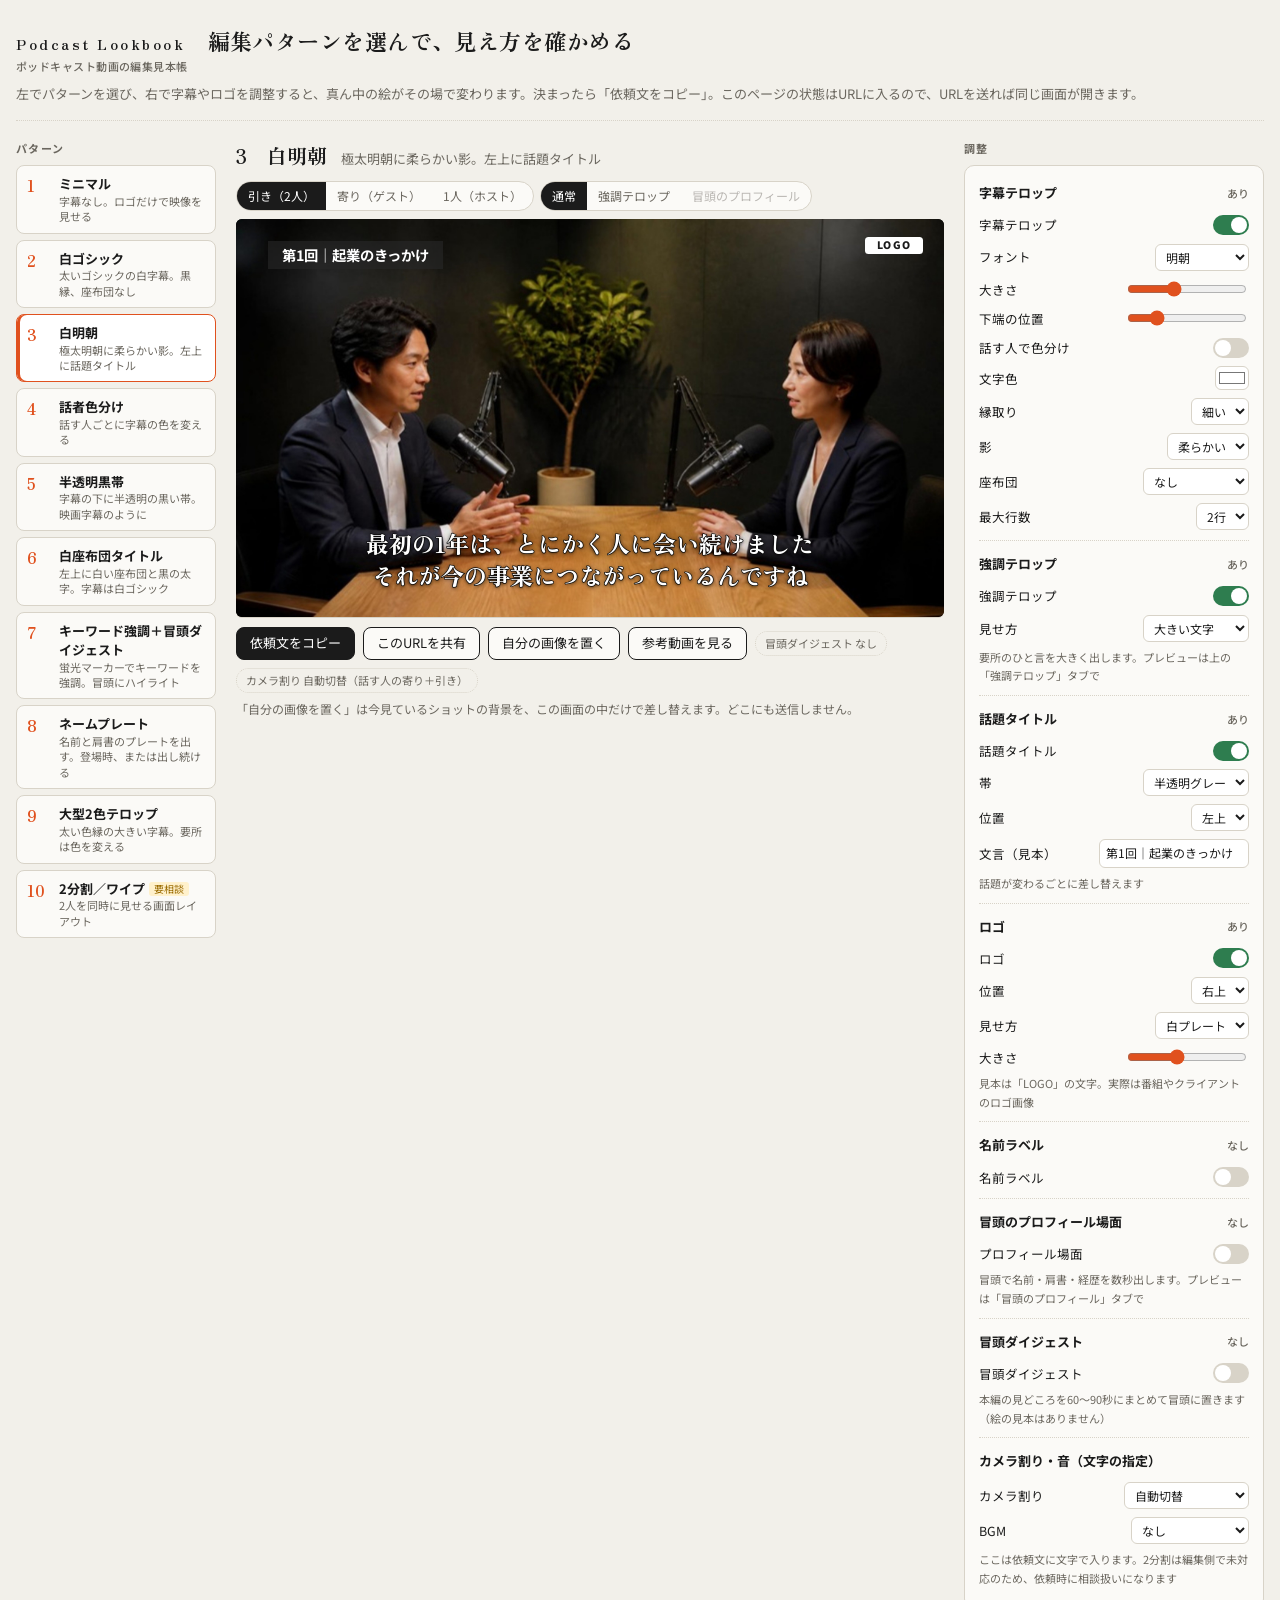
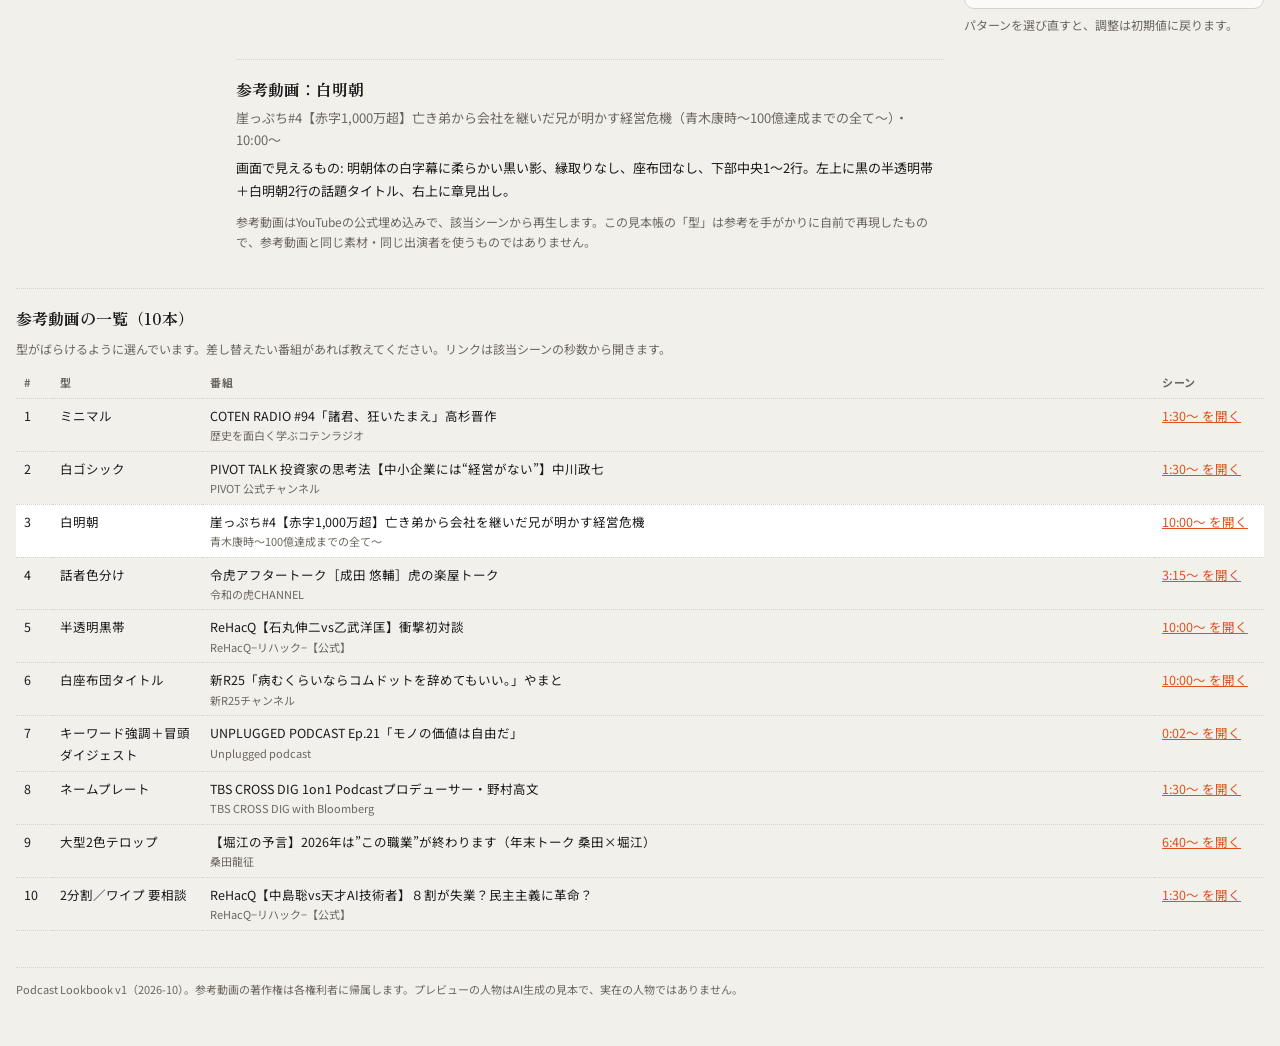
==== index.html @ 1d178ed5 "Podcast Lookbook v1: 10パターン・調整パネル・プレビュー・依頼文コピー Co-Authored-By: Claude Fable 5.1 <noreply@anthropic.c" ====
<!doctype html>
<html lang="ja">
<head>
<meta charset="utf-8">
<meta name="viewport" content="width=device-width, initial-scale=1, viewport-fit=cover">
<title>Podcast Lookbook｜ポッドキャスト動画の編集見本帳</title>
<meta name="description" content="Podcast Lookbook。参考動画10本から編集の型を選び、字幕・話題タイトル・ロゴを調整して見え方を確認し、依頼文をコピーできるポッドキャスト動画の編集見本帳">
<link rel="icon" href="data:,">
<link rel="preconnect" href="https://fonts.googleapis.com">
<link rel="preconnect" href="https://fonts.gstatic.com" crossorigin>
<link rel="stylesheet" href="https://fonts.googleapis.com/css2?family=Zen+Old+Mincho:wght@500;700;900&family=Noto+Sans+JP:wght@500;700;900&family=Zen+Maru+Gothic:wght@700;900&display=swap">
<style>
  /* レイアウト: 左=パターン一覧 / 中=プレビューと参考動画 / 右=調整。トーン: 黒×オフ白×オレンジ・明朝・点線 */
  :root{
    --bg:#F2F0EA; --paper:#FBFAF7; --ink:#1B1B1B; --muted:#6B675F; --line:#D8D3C8; --soft:#E9E5DB;
    --accent:#E0511E; --accent-soft:#FBE4DA; --ok:#2E7D4F; --warn:#9A6B00; --warn-soft:#FFF1CC;
    --display:"Zen Old Mincho","Hiragino Mincho ProN","Yu Mincho",serif;
    --body:"Noto Sans JP","Hiragino Sans","Yu Gothic",system-ui,sans-serif;
    --f-mincho:"Zen Old Mincho","Hiragino Mincho ProN","Yu Mincho",serif;
    --f-gothic:"Noto Sans JP","Hiragino Sans","Yu Gothic",sans-serif;
    --f-maru:"Zen Maru Gothic","Hiragino Maru Gothic ProN","Noto Sans JP",sans-serif;
    color-scheme: light;
  }
  *{box-sizing:border-box}
  html,body{margin:0}
  body{background:var(--bg);color:var(--ink);font-family:var(--body);font-size:14px;line-height:1.7;padding-block:0 48px;padding-inline:16px}
  a{color:var(--accent)}
  button,select,input{font:inherit;color:inherit}
  .wrap{max-width:1360px;margin:0 auto}
  header{display:flex;flex-wrap:wrap;align-items:baseline;gap:8px 20px;padding:22px 0 14px;border-bottom:1px dotted var(--line)}
  .brand{font-family:var(--display);font-weight:900;letter-spacing:.18em;font-size:14px}
  .brand small{display:block;font-family:var(--body);font-weight:500;letter-spacing:.04em;font-size:11px;color:var(--muted)}
  h1{font-family:var(--display);font-weight:700;font-size:22px;margin:0;letter-spacing:.02em;text-wrap:balance}
  .lead{color:var(--muted);font-size:13px;margin:0;flex-basis:100%}
  .grid{display:grid;grid-template-columns:200px minmax(0,1fr) 300px;gap:20px;margin-top:18px;align-items:start}
  .col{min-width:0}
  .label{font-size:11px;font-weight:700;letter-spacing:.12em;color:var(--muted);margin:0 0 8px}
  /* パターン一覧 */
  .plist{display:flex;flex-direction:column;gap:6px}
  .pt{display:flex;gap:10px;align-items:flex-start;text-align:left;border:1px solid var(--line);background:var(--paper);border-radius:8px;padding:8px 10px;cursor:pointer;line-height:1.4}
  .pt:hover{border-color:var(--ink)}
  .pt[aria-pressed="true"]{border-color:var(--accent);background:#fff;box-shadow:inset 3px 0 0 var(--accent)}
  .pt .num{font-family:var(--display);font-weight:900;font-size:16px;color:var(--accent);min-width:1.4em;font-variant-numeric:tabular-nums}
  .pt .nm{font-weight:700;font-size:13px}
  .pt .ds{display:block;font-size:11px;color:var(--muted)}
  .pt .ask{display:inline-block;font-size:10px;color:var(--warn);background:var(--warn-soft);padding:0 5px;border-radius:3px;margin-left:4px;vertical-align:1px}
  /* プレビュー */
  .ptitle{display:flex;flex-wrap:wrap;align-items:baseline;gap:6px 14px;margin:0 0 8px}
  .ptitle h2{font-family:var(--display);font-size:20px;margin:0;font-weight:700}
  .ptitle .desc{color:var(--muted);font-size:13px}
  .tabs{display:flex;flex-wrap:wrap;gap:6px;margin:0 0 8px}
  .tabs .grp{display:inline-flex;border:1px solid var(--line);border-radius:999px;overflow:hidden;background:var(--paper)}
  .tabs button{border:0;background:transparent;padding:4px 11px;font-size:12px;cursor:pointer;color:var(--muted)}
  .tabs button[aria-pressed="true"]{background:var(--ink);color:#fff}
  .frame{position:relative;aspect-ratio:16/9;max-width:100%;overflow:hidden;border-radius:6px;background:#111;container-type:size;color:#fff;box-shadow:0 1px 0 var(--line)}
  .frame .shot{position:absolute;inset:0;width:100%;height:100%;object-fit:cover;display:block}
  .frame .shot.ph{background:radial-gradient(60% 55% at 32% 62%,#6f6557 0,rgba(0,0,0,0) 62%),radial-gradient(60% 55% at 68% 60%,#55616a 0,rgba(0,0,0,0) 62%),linear-gradient(180deg,#3a3f4b,#141720)}
  .frame .split{position:absolute;inset:0;display:none;grid-template-columns:1fr 1fr;gap:0.4cqw;background:#000}
  .frame.is-split .split{display:grid}
  .frame.is-split .shot{display:none}
  .frame .split img{width:100%;height:100%;object-fit:cover;display:block}
  .person{position:absolute;bottom:0;width:26%;height:66%;border-radius:40% 40% 8% 8%/50% 50% 6% 6%;background:linear-gradient(180deg,#8a7f70,#4a4540);opacity:.9}
  .person::before{content:"";position:absolute;top:-28%;left:30%;width:40%;aspect-ratio:1;border-radius:50%;background:#b9a88f}
  .person.a{left:16%} .person.b{right:16%;background:linear-gradient(180deg,#7d8a8c,#3d4446)} .person.b::before{background:#a9b3b5}
  .person.solo{left:37%;width:30%;height:72%}
  .ov{position:absolute;pointer-events:none}
  #ovCap{left:0;right:0;text-align:center;padding-inline:4cqw;display:flex;flex-direction:column;align-items:center;gap:0.6cqh}
  #ovCap .ln{display:inline-block;white-space:nowrap;line-height:1.25;font-weight:900}
  #ovCap.plate-band .ln{background:rgba(0,0,0,.62);padding:0.4cqh 1.2cqw}
  #ovCap.plate-white .ln{background:#fff;color:#1b1b1b !important;padding:0.4cqh 1.2cqw}
  #ovCap .mk{background:#00F842;color:#111;padding:0 .3em;-webkit-text-stroke:0;text-shadow:none}
  #ovTitle{top:5.5cqh;max-width:64cqw;font-weight:700;line-height:1.3;font-family:var(--f-gothic)}
  #ovTitle.band{background:rgba(40,40,40,.62);color:#fff;padding:1.2cqh 2cqw}
  #ovTitle.white{background:#fff;color:#141414;padding:1.1cqh 2cqw;font-weight:900;transform:skewX(-8deg);box-shadow:0.4cqw 0.5cqw 0 rgba(0,0,0,.65)}
  #ovTitle.white span{display:inline-block;transform:skewX(8deg)}
  #ovTitle.dark{background:#141414;color:#fff;padding:1.1cqh 2cqw;font-weight:900}
  #ovTitle.tl{left:4.5cqw} #ovTitle.tr{right:4.5cqw;text-align:right}
  #ovLogo{font-family:var(--f-gothic);font-weight:900;letter-spacing:.14em;line-height:1}
  #ovLogo.plate{background:#fff;color:#1b1b1b;border-radius:0.5cqw;padding:0.9cqh 1.6cqw}
  #ovLogo.transparent{color:#fff;text-shadow:0 0.3cqh 0.8cqh rgba(0,0,0,.6)}
  #ovLogo.tr{right:3cqw;top:4.5cqh} #ovLogo.tl{left:3cqw;top:4.5cqh} #ovLogo.br{right:3cqw;bottom:4.5cqh} #ovLogo.bl{left:3cqw;bottom:4.5cqh}
  #ovName{font-family:var(--f-gothic);font-weight:700;font-size:2.4cqh;line-height:1.3;bottom:22cqh;padding:0.6cqh 1.6cqw}
  #ovName.white{background:rgba(255,255,255,.94);color:#1b1b1b} #ovName.dark{background:rgba(20,20,20,.85);color:#fff}
  #ovName.bl{left:4.5cqw} #ovName.br{right:4.5cqw}
  #ovName small{display:block;font-weight:500;font-size:.8em;opacity:.85}
  #ovProf{top:14cqh;width:38cqw;padding:2.2cqh 2.4cqw;font-family:var(--f-gothic);line-height:1.5}
  #ovProf.white{left:6cqw;background:rgba(255,255,255,.95);color:#1b1b1b}
  #ovProf.dark{left:6cqw;background:rgba(10,10,10,.72);color:#fff}
  #ovProf.timeline{right:6cqw;background:rgba(255,255,255,.95);color:#1b1b1b}
  #ovProf .pn{font-weight:900;font-size:3.6cqh;border-bottom:1px solid currentColor;padding-bottom:1cqh;margin-bottom:1.2cqh}
  #ovProf .pn small{font-weight:500;font-size:.55em;margin-left:.6em}
  #ovProf .pb{font-size:2.2cqh;white-space:pre-line}
  .under{display:flex;flex-wrap:wrap;gap:8px;align-items:center;margin-top:10px}
  .btn{border:1px solid var(--ink);background:var(--paper);border-radius:8px;padding:7px 13px;font-size:13px;cursor:pointer;line-height:1.3}
  .btn:hover{background:#fff}
  .btn.primary{background:var(--ink);color:#fff;border-color:var(--ink)}
  .btn.primary:hover{background:#000}
  .btn.accent{background:var(--accent);color:#fff;border-color:var(--accent)}
  .btn:focus-visible,.pt:focus-visible,.tabs button:focus-visible{outline:2px solid var(--accent);outline-offset:2px}
  .badge{font-size:11px;color:var(--muted);border:1px dotted var(--line);border-radius:999px;padding:2px 9px}
  .badge.on{color:var(--ok);border-color:var(--ok)}
  .hint{font-size:12px;color:var(--muted);margin:6px 0 0}
  .copybox{width:100%;margin-top:8px;font-family:ui-monospace,Menlo,monospace;font-size:12px;border:1px solid var(--line);border-radius:6px;background:var(--paper);padding:8px 10px;min-height:120px;resize:vertical;display:none}
  .copybox.show{display:block}
  .ref{grid-column:2;margin-top:4px;padding-top:16px;border-top:1px dotted var(--line)}
  .ref h3{font-family:var(--display);font-size:16px;margin:0 0 4px;font-weight:700}
  .ref .meta{font-size:13px;color:var(--muted)}
  .ref .seen{font-size:13px;margin:6px 0 10px}
  .yt{position:relative;aspect-ratio:16/9;max-width:100%;background:var(--soft);border-radius:6px;overflow:hidden;display:none}
  .yt.show{display:block}
  .yt iframe{position:absolute;inset:0;width:100%;height:100%;border:0}
  /* 調整パネル */
  .panel{background:var(--paper);border:1px solid var(--line);border-radius:10px;padding:4px 14px 10px}
  details{border-top:1px dotted var(--line);padding:6px 0}
  details:first-of-type{border-top:0}
  summary{cursor:pointer;font-weight:700;font-size:13px;display:flex;align-items:center;gap:8px;list-style:none;padding:6px 0}
  summary::-webkit-details-marker{display:none}
  summary .st{margin-left:auto;font-size:11px;color:var(--muted);font-weight:500}
  .row{display:flex;justify-content:space-between;align-items:center;gap:10px;padding:4px 0;font-size:12.5px}
  .row label{color:var(--ink)}
  .row select,.row input[type=text]{max-width:150px;min-width:0;border:1px solid var(--line);border-radius:6px;padding:3px 6px;background:#fff;font-size:12px}
  .row input[type=range]{width:120px;accent-color:var(--accent)}
  .row input[type=color]{width:34px;height:24px;border:1px solid var(--line);border-radius:6px;padding:1px;background:#fff}
  .sw{position:relative;width:36px;height:20px;border-radius:999px;background:var(--line);border:0;cursor:pointer;flex:none;padding:0}
  .sw::after{content:"";position:absolute;top:2px;left:2px;width:16px;height:16px;border-radius:50%;background:#fff;transition:left .15s}
  .sw[aria-checked="true"]{background:var(--ok)} .sw[aria-checked="true"]::after{left:18px}
  .sw:focus-visible{outline:2px solid var(--accent);outline-offset:2px}
  .colors{display:flex;gap:6px;align-items:center}
  .note{font-size:11px;color:var(--muted);padding:2px 0 4px}
  .toast{position:fixed;left:50%;bottom:calc(20px + env(safe-area-inset-bottom,0px));transform:translateX(-50%);background:var(--ink);color:#fff;padding:8px 14px;border-radius:8px;font-size:13px;opacity:0;pointer-events:none;transition:opacity .2s}
  .toast.show{opacity:1}
  .allrefs{margin-top:36px;padding-top:16px;border-top:1px dotted var(--line)}
  .allrefs h3{font-family:var(--display);font-size:16px;margin:0 0 4px;font-weight:700}
  .tbl{overflow-x:auto}
  .allrefs table{border-collapse:collapse;width:100%;font-size:12.5px;margin-top:8px}
  .allrefs th,.allrefs td{text-align:left;padding:6px 8px;border-bottom:1px dotted var(--line);vertical-align:top}
  .allrefs th{font-size:11px;color:var(--muted);font-weight:700;letter-spacing:.06em}
  .allrefs td .ch{display:block;font-size:11px;color:var(--muted)}
  .allrefs tr.cur td{background:#fff}
  footer{margin-top:36px;padding-top:12px;border-top:1px dotted var(--line);font-size:11px;color:var(--muted)}
  @media (max-width:1040px){ .grid{grid-template-columns:minmax(0,1fr) 300px} .col.left{grid-column:1 / -1} .ref{grid-column:1} .plist{flex-direction:row;overflow-x:auto;padding-bottom:6px} .pt{flex:0 0 190px} }
  @media (max-width:720px){ .grid{grid-template-columns:1fr} .col.right{order:3} .ref{order:4} }
  @media (prefers-reduced-motion:reduce){ *{transition:none!important} }
</style>
</head>
<body>
<div class="wrap">
  <header>
    <div class="brand">Podcast Lookbook<small>ポッドキャスト動画の編集見本帳</small></div>
    <h1>編集パターンを選んで、見え方を確かめる</h1>
    <p class="lead">左でパターンを選び、右で字幕やロゴを調整すると、真ん中の絵がその場で変わります。決まったら「依頼文をコピー」。このページの状態はURLに入るので、URLを送れば同じ画面が開きます。</p>
  </header>

  <div class="grid">
    <div class="col left">
      <p class="label">パターン</p>
      <div class="plist" id="plist"></div>
    </div>

    <div class="col mid">
      <div class="ptitle"><h2 id="pName">—</h2><span class="desc" id="pDesc"></span></div>
      <div class="tabs">
        <span class="grp" id="shotTabs"><button type="button" data-shot="wide" aria-pressed="true">引き（2人）</button><button type="button" data-shot="close" aria-pressed="false">寄り（ゲスト）</button><button type="button" data-shot="solo" aria-pressed="false">1人（ホスト）</button></span>
        <span class="grp" id="sceneTabs"><button type="button" data-scene="normal" aria-pressed="true">通常</button><button type="button" data-scene="emph" aria-pressed="false">強調テロップ</button><button type="button" data-scene="profile" aria-pressed="false">冒頭のプロフィール</button></span>
      </div>
      <div class="frame" id="frame">
        <img class="shot" id="shotImg" alt="">
        <div class="shot ph" id="shotPh"><div class="person a"></div><div class="person b"></div></div>
        <div class="split" id="splitBox"><img id="splitA" alt=""><img id="splitB" alt=""></div>
        <div class="ov" id="ovProf"></div>
        <div class="ov" id="ovTitle"><span id="ovTitleText"></span></div>
        <div class="ov" id="ovLogo">LOGO</div>
        <div class="ov" id="ovName"></div>
        <div class="ov" id="ovCap"></div>
      </div>
      <div class="under">
        <button class="btn primary" type="button" id="btnCopy">依頼文をコピー</button>
        <button class="btn" type="button" id="btnUrl">このURLを共有</button>
        <label class="btn" for="fileIn">自分の画像を置く</label>
        <input type="file" id="fileIn" accept="image/*" hidden>
        <button class="btn" type="button" id="btnRef">参考動画を見る</button>
        <span class="badge" id="digestBadge">冒頭ダイジェスト なし</span>
        <span class="badge" id="camBadge">カメラ割り 自動切替</span>
      </div>
      <p class="hint">「自分の画像を置く」は今見ているショットの背景を、この画面の中だけで差し替えます。どこにも送信しません。</p>
      <textarea class="copybox" id="copyBox" readonly aria-label="依頼文"></textarea>
    </div>

    <div class="col right">
      <p class="label">調整</p>
      <div class="panel" id="panel"></div>
      <p class="hint">パターンを選び直すと、調整は初期値に戻ります。</p>
    </div>

    <div class="col ref" id="refBox">
      <h3 id="refTitle">参考動画</h3>
      <div class="meta" id="refMeta"></div>
      <div class="seen" id="refSeen"></div>
      <div class="yt" id="yt"></div>
      <p class="hint">参考動画はYouTubeの公式埋め込みで、該当シーンから再生します。この見本帳の「型」は参考を手がかりに自前で再現したもので、参考動画と同じ素材・同じ出演者を使うものではありません。</p>
    </div>
  </div>

  <section class="allrefs">
    <h3>参考動画の一覧（10本）</h3>
    <p class="hint">型がばらけるように選んでいます。差し替えたい番組があれば教えてください。リンクは該当シーンの秒数から開きます。</p>
    <div class="tbl"><table id="allrefs"></table></div>
  </section>

  <footer>Podcast Lookbook v1（2026-10）。参考動画の著作権は各権利者に帰属します。プレビューの人物はAI生成の見本で、実在の人物ではありません。</footer>
</div>
<div class="toast" id="toast"></div>

<script>
(function(){
  "use strict";
  // ---------- データ ----------
  var SHOT_CAP = {
    wide:  ["最初の1年は、とにかく人に会い続けました", "それが今の事業につながっているんですね"],
    close: ["正直、最初の半年は売上ゼロでした"],
    solo:  ["今日は、私が独立した理由をお話しします"]
  };
  var SHOT_EMPH = { wide:"人に会い続けた1年", close:"売上ゼロの半年", solo:"独立した理由" };
  var SHOT_SPK  = { wide:[0,1], close:[1], solo:[0] };   // 行ごとの話者（0=ホスト, 1=ゲスト）
  var SHOT_IMG  = { wide:"img/shot_wide.jpg", close:"img/shot_close.jpg", solo:"img/shot_solo.jpg" };

  var FONTS = { mincho:"明朝", gothic:"ゴシック", maru:"丸ゴシック" };
  var FONT_CSS = { mincho:"var(--f-mincho)", gothic:"var(--f-gothic)", maru:"var(--f-maru)" };

  // 既定（どのパターンにも無い項目はこれ）
  var BASE = {
    cap:{on:true, font:"gothic", size:1.0, bottom:7, color:"#FFFFFF", spk:false, c1:"#FFFFFF", c2:"#FFF0A8", stroke:"thick", shadow:"soft", plate:"none", lines:2},
    emph:{on:false, style:"big"},
    title:{on:false, style:"band", pos:"tl", text:"第1回｜起業のきっかけ"},
    logo:{on:true, pos:"tr", style:"plate", size:1.0},
    name:{on:false, pos:"bl", style:"white"},
    prof:{on:false, style:"white"},
    digest:false, cam:"auto", bgm:"none"
  };

  // 10パターン（ref は参考動画。収集中のものは ref:null）
  // ref: 参考動画（2026-10-13 時点で公開・埋め込み可を確認。該当シーンの秒数から再生）
  var PATTERNS = [
    {id:1, name:"ミニマル", desc:"字幕なし。ロゴだけで映像を見せる", ask:false,
      ref:{id:"ippawzv5_bQ", start:90, program:"COTEN RADIO #94「諸君、狂いたまえ」高杉晋作", channel:"歴史を面白く学ぶコテンラジオ", seen:"字幕・タイトル・ロゴ・名前ラベルのどれも無し。固定1カメの引き画で3人が机に並んで話す。文字要素ゼロの型。"},
      set:{cap:{on:false}, logo:{on:true,pos:"tr",style:"transparent"}}},
    {id:2, name:"白ゴシック", desc:"太いゴシックの白字幕。黒縁、座布団なし", ask:false,
      ref:{id:"ozZfcj6rEI8", start:90, program:"PIVOT TALK 投資家の思考法【中小企業には“経営がない”】中川政七", channel:"PIVOT 公式チャンネル", seen:"ゴシック太字の白字幕に細い黒縁、座布団なし、下部中央1行。右上に番組ロゴ。話題が変わる所では左上に紺の帯で話題タイトル。冒頭20秒のダイジェストだけ黒座布団。"},
      set:{cap:{on:true,font:"gothic",stroke:"thick",shadow:"soft",plate:"none"}, logo:{on:true,pos:"tr",style:"plate"}}},
    {id:3, name:"白明朝", desc:"極太明朝に柔らかい影。左上に話題タイトル", ask:false,
      ref:{id:"hCYQprtIf6A", start:600, program:"崖っぷち#4【赤字1,000万超】亡き弟から会社を継いだ兄が明かす経営危機", channel:"青木康時〜100億達成までの全て〜", seen:"明朝体の白字幕に柔らかい黒い影、縁取りなし、座布団なし、下部中央1〜2行。左上に黒の半透明帯＋白明朝2行の話題タイトル、右上に章見出し。"},
      set:{cap:{on:true,font:"mincho",stroke:"thin",shadow:"soft",plate:"none"}, emph:{on:true,style:"big"}, title:{on:true,style:"band",pos:"tl"}, logo:{on:true,pos:"tr",style:"plate"}}},
    {id:4, name:"話者色分け", desc:"話す人ごとに字幕の色を変える", ask:false,
      ref:{id:"dZPK26M2kqE", start:195, program:"令虎アフタートーク［成田 悠輔］虎の楽屋トーク", channel:"令和の虎CHANNEL", seen:"ゴシック太字に白縁の字幕で、話す人が変わると文字色が黄・マゼンタ・青・緑などに切り替わる。下部中央1〜2行、座布団なし。左上に番組ロゴ。色と話者の対応は映像から推定（要確認）。"},
      set:{cap:{on:true,font:"gothic",stroke:"thick",shadow:"soft",plate:"none",spk:true,c1:"#FFFFFF",c2:"#FFF0A8"}, title:{on:true,style:"band",pos:"tl"}, logo:{on:true,pos:"tr",style:"plate"}}},
    {id:5, name:"半透明黒帯", desc:"字幕の下に半透明の黒い帯。映画字幕のように", ask:false,
      ref:{id:"-_3Ex9p_PSg", start:600, program:"ReHacQ【石丸伸二vs乙武洋匡】衝撃初対談", channel:"ReHacQ−リハック−【公式】", seen:"白ゴシック太字の字幕の下に、文字幅ぶんの黒い半透明ボックスを敷いて下部中央1行。右上に半透明帯の話題タイトル、左上に番組ロゴ。冒頭には超大型の白明朝の見出し演出もある。"},
      set:{cap:{on:true,font:"gothic",stroke:"none",shadow:"none",plate:"band",size:0.9}, logo:{on:true,pos:"tr",style:"transparent"}}},
    {id:6, name:"白座布団タイトル", desc:"左上に白い座布団と黒の太字。字幕は白ゴシック", ask:false,
      ref:{id:"d8lu3GuuZK8", start:600, program:"新R25「病むくらいならコムドットを辞めてもいい。」やまと", channel:"新R25チャンネル", seen:"左上に白い座布団＋左端の赤い縦バー＋黒ゴシック太字の話題タイトルを常時表示（キーフレーズに黄色マーカー）。字幕は白ゴシック太字に黒縁、キーワードだけ黄色。右上に文字ロゴ。"},
      set:{cap:{on:true,font:"gothic",stroke:"thick",shadow:"soft",plate:"none"}, title:{on:true,style:"white",pos:"tl"}, logo:{on:false}}},
    {id:7, name:"キーワード強調＋冒頭ダイジェスト", desc:"蛍光マーカーでキーワードを強調。冒頭にハイライト", ask:false,
      ref:{id:"OKPW93SOuL4", start:2, program:"UNPLUGGED PODCAST Ep.21「モノの価値は自由だ」", channel:"Unplugged podcast", seen:"冒頭の約60秒がハイライトのダイジェスト。2秒と25秒で蛍光グリーンの帯＋黒太字のキーワード強調。ダイジェスト中の字幕は白明朝と大きめの白ゴシックを話者の横に配置。本編は字幕なし。"},
      set:{cap:{on:true,font:"gothic",stroke:"thick",shadow:"soft",plate:"none"}, emph:{on:true,style:"marker"}, logo:{on:true,pos:"tl",style:"transparent"}, digest:true}},
    {id:8, name:"ネームプレート", desc:"名前と肩書のプレートを出す。登場時、または出し続ける", ask:false,
      ref:{id:"5N6_z3gaXks", start:90, program:"TBS CROSS DIG 1on1 Podcastプロデューサー・野村高文", channel:"TBS CROSS DIG with Bloomberg", seen:"ゲストの登場時に、黒＋金の大きなロワーサード（名前・肩書・経歴）を左下に表示。右上に黒帯の話題タイトル（キーワードは金色）、左上にチャンネルロゴ。発言字幕はなし。プレートは冒頭だけで、常時表示ではない。"},
      set:{cap:{on:true,font:"gothic",stroke:"thin",shadow:"soft",plate:"none",size:0.9}, name:{on:true,pos:"bl",style:"white"}, logo:{on:true,pos:"tr",style:"plate"}}},
    {id:9, name:"大型2色テロップ", desc:"太い色縁の大きい字幕。要所は色を変える", ask:false,
      ref:{id:"LJG3mbjhwfo", start:400, program:"【堀江の予言】2026年は”この職業”が終わります（年末トーク 桑田×堀江）", channel:"桑田龍征", seen:"大きめのゴシック極太・白文字に太い青縁と黒い影、下部中央1〜2行。1000秒付近は黄縁、1500秒付近は画面幅いっぱいの超大型と、縁の色と大きさで強弱を付ける。左上に多色の番組タイトル、右上に次の話題。"},
      set:{cap:{on:true,font:"gothic",stroke:"thick",shadow:"hard",plate:"none",size:1.3,spk:true,c1:"#FFFFFF",c2:"#FFE033",lines:2}, emph:{on:true,style:"big"}, title:{on:true,style:"white",pos:"tl"}, logo:{on:true,pos:"tr",style:"plate"}}},
    {id:10, name:"2分割／ワイプ", desc:"2人を同時に見せる画面レイアウト", ask:true,
      ref:{id:"K7wOQ1dRNM4", start:90, program:"ReHacQ【中島聡vs天才AI技術者】８割が失業？民主主義に革命？", channel:"ReHacQ−リハック−【公式】", seen:"画面を左右2分割し、左にスタジオ、右にリモート出演者を常時同時表示。字幕は白ゴシック太字に黒縁で、分割をまたいで下部に1〜2行。右上にマゼンタの角丸座布団で話題。左上に番組ロゴ。ワイプ（小窓）の実例は未収集。"},
      set:{cap:{on:true,font:"gothic",stroke:"thick",shadow:"soft",plate:"none"}, logo:{on:true,pos:"tr",style:"plate"}, cam:"split"}}
  ];

  // ---------- 状態 ----------
  var state = { pattern:3, shot:"wide", scene:"normal", spec:null, custom:{} };
  var $ = function(id){ return document.getElementById(id); };

  function clone(o){ return JSON.parse(JSON.stringify(o)); }
  function merge(base, over){
    var out = clone(base);
    Object.keys(over||{}).forEach(function(k){
      if(over[k] && typeof over[k]==="object" && !Array.isArray(over[k])){ out[k] = Object.assign({}, out[k]||{}, over[k]); }
      else out[k] = over[k];
    });
    return out;
  }
  function presetSpec(pid){
    var p = PATTERNS.filter(function(x){return x.id===pid;})[0] || PATTERNS[0];
    return merge(BASE, p.set);
  }
  function currentPattern(){ return PATTERNS.filter(function(x){return x.id===state.pattern;})[0]; }

  // ---------- URL ----------
  var KEYS = [
    ["p", function(s){return state.pattern;}, function(v){ state.pattern = parseInt(v,10)||3; }],
    ["sh", function(){return state.shot;}, function(v){ if(SHOT_CAP[v]) state.shot=v; }],
    ["sc", function(){return state.scene;}, function(v){ if(["normal","emph","profile"].indexOf(v)>=0) state.scene=v; }]
  ];
  var FLAT = [ // [urlkey, path, type]
    ["co","cap.on","b"],["cf","cap.font","s"],["cs","cap.size","n"],["cb","cap.bottom","n"],["cc","cap.color","s"],["ck","cap.spk","b"],["c1","cap.c1","s"],["c2","cap.c2","s"],["cst","cap.stroke","s"],["csh","cap.shadow","s"],["cp","cap.plate","s"],["cl","cap.lines","n"],
    ["eo","emph.on","b"],["es","emph.style","s"],
    ["to","title.on","b"],["ts","title.style","s"],["tp","title.pos","s"],["tt","title.text","s"],
    ["lo","logo.on","b"],["lp","logo.pos","s"],["ls","logo.style","s"],["lz","logo.size","n"],
    ["no","name.on","b"],["np","name.pos","s"],["ns","name.style","s"],
    ["po","prof.on","b"],["ps","prof.style","s"],
    ["dg","digest","b"],["cam","cam","s"],["bgm","bgm","s"]
  ];
  function getPath(o,p){ return p.split(".").reduce(function(a,k){ return a==null?a:a[k]; }, o); }
  function setPath(o,p,v){ var ks=p.split("."), last=ks.pop(), t=ks.reduce(function(a,k){ if(!a[k]) a[k]={}; return a[k]; }, o); t[last]=v; }
  function writeUrl(){
    var q = new URLSearchParams();
    KEYS.forEach(function(k){ q.set(k[0], String(k[1]())); });
    var base = presetSpec(state.pattern);
    FLAT.forEach(function(f){ var v=getPath(state.spec,f[1]), b=getPath(base,f[1]); if(v!==b){ q.set(f[0], f[2]==="b" ? (v?"1":"0") : String(v)); } });
    try{ history.replaceState(null, "", "#"+q.toString()); }catch(_){}
  }
  function readUrl(){
    var h = location.hash.replace(/^#/,""); if(!h) return false;
    var q = new URLSearchParams(h);
    KEYS.forEach(function(k){ if(q.has(k[0])) k[2](q.get(k[0])); });
    state.spec = presetSpec(state.pattern);
    FLAT.forEach(function(f){ if(q.has(f[0])){ var raw=q.get(f[0]); var v = f[2]==="b" ? raw==="1" : f[2]==="n" ? parseFloat(raw) : raw; if(f[2]!=="n" || !isNaN(v)) setPath(state.spec,f[1],v); } });
    return true;
  }

  // ---------- パターン一覧 ----------
  function renderList(){
    var root=$("plist"); root.innerHTML="";
    PATTERNS.forEach(function(p){
      var b=document.createElement("button"); b.type="button"; b.className="pt"; b.setAttribute("aria-pressed", String(p.id===state.pattern));
      b.innerHTML='<span class="num">'+p.id+'</span><span><span class="nm">'+esc(p.name)+'</span>'+(p.ask?'<span class="ask">要相談</span>':'')+'<span class="ds">'+esc(p.desc)+'</span></span>';
      b.addEventListener("click", function(){ state.pattern=p.id; state.spec=presetSpec(p.id); renderAll(); });
      root.appendChild(b);
    });
  }
  function esc(s){ return String(s).replace(/[&<>"]/g,function(c){return {"&":"&amp;","<":"&lt;",">":"&gt;",'"':"&quot;"}[c];}); }

  // ---------- プレビュー ----------
  var customImg = {}; // shot -> dataURL（この画面だけ）
  function shotSrc(sh){ return customImg[sh] || SHOT_IMG[sh]; }
  function renderPreview(){
    var s=state.spec, sh=state.shot, sc=state.scene, fr=$("frame");
    // 背景
    var img=$("shotImg"), ph=$("shotPh");
    img.onerror=function(){ img.style.display="none"; ph.style.display="block"; };
    img.onload=function(){ img.style.display="block"; ph.style.display="none"; };
    img.src=shotSrc(sh);
    ph.innerHTML = sh==="wide" ? '<div class="person a"></div><div class="person b"></div>' : sh==="close" ? '<div class="person b" style="right:30%;width:40%;height:80%"></div>' : '<div class="person solo"></div>';
    // 2分割
    fr.classList.toggle("is-split", s.cam==="split");
    $("splitA").src=shotSrc("solo"); $("splitB").src=shotSrc("close");
    // 字幕
    var cap=$("ovCap"); cap.className="ov"; cap.innerHTML="";
    var showCap = s.cap.on && sc!=="profile";
    if(showCap){
      cap.classList.add("plate-"+s.cap.plate);
      var fs = (5.8*s.cap.size); // cqh
      cap.style.bottom = s.cap.bottom+"cqh";
      cap.style.fontFamily = FONT_CSS[s.cap.font];
      var stroke = s.cap.stroke==="none"?0 : s.cap.stroke==="thin"?0.06 : 0.11;
      var shadow = s.cap.shadow==="none"?"none" : s.cap.shadow==="soft"?"0 0.25cqh 0.9cqh rgba(0,0,0,.75), 0 0 1.4cqh rgba(0,0,0,.45)" : "0.3cqw 0.5cqh 0 rgba(0,0,0,.9)";
      var lines;
      if(sc==="emph" && s.emph.on){
        lines=[{t:SHOT_EMPH[sh], spk:SHOT_SPK[sh][0], emph:true}];
      }else{
        var raw=SHOT_CAP[sh].slice(0, s.cap.lines===1?1:2);
        lines=raw.map(function(t,i){ return {t:t, spk:SHOT_SPK[sh][i]||0}; });
      }
      lines.forEach(function(l){
        var d=document.createElement("span"); d.className="ln";
        var size = l.emph ? (s.emph.style==="big" ? fs*2.1 : fs*1.5) : fs;
        d.style.fontSize = size+"cqh";
        var col = s.cap.spk ? (l.spk===1 ? s.cap.c2 : s.cap.c1) : s.cap.color;
        d.style.color = col;
        if(s.cap.plate==="white"){ stroke=0; shadow="none"; }
        d.style.webkitTextStroke = stroke ? (stroke*size)+"cqh #111" : "0";
        d.style.paintOrder="stroke fill";
        d.style.textShadow = shadow;
        if(l.emph && s.emph.style==="marker"){ d.innerHTML='<span class="mk">'+esc(l.t)+'</span>'; d.style.webkitTextStroke="0"; d.style.textShadow="none"; }
        else d.textContent=l.t;
        cap.appendChild(d);
      });
    }
    // タイトル
    var ti=$("ovTitle"); ti.className="ov";
    if(s.title.on && sc!=="profile"){ ti.classList.add(s.title.style, s.title.pos); ti.style.fontSize="3.6cqh"; $("ovTitleText").textContent=s.title.text||""; ti.style.display="block"; } else ti.style.display="none";
    // ロゴ
    var lg=$("ovLogo"); lg.className="ov";
    if(s.logo.on){ lg.classList.add(s.logo.style, s.logo.pos); lg.style.fontSize=(2.6*s.logo.size)+"cqh"; lg.style.display="block"; } else lg.style.display="none";
    // 名前ラベル
    var nm=$("ovName"); nm.className="ov";
    if(s.name.on && sc!=="profile"){ nm.classList.add(s.name.style, s.name.pos); nm.innerHTML = sh==="solo" ? '山田 花子<small>ホスト｜株式会社サンプル 代表</small>' : '佐藤 太郎<small>ゲスト｜サンプル工業 取締役</small>'; nm.style.display="block"; } else nm.style.display="none";
    // プロフィール場面
    var pf=$("ovProf"); pf.className="ov";
    if(sc==="profile"){
      pf.classList.add(s.prof.style);
      pf.innerHTML = s.prof.style==="timeline"
        ? '<div class="pn">佐藤 太郎<small>サンプル工業 取締役</small></div><div class="pb">2012　大手メーカーに入社\n2018　家業のサンプル工業へ\n2023　取締役に就任\n2025　新規事業を立ち上げ</div>'
        : '<div class="pn">佐藤 太郎<small>サンプル工業 取締役</small></div><div class="pb">大手メーカーを経て家業へ。\n製造業のDXと新規事業を担当。\n著書『小さな工場の大きな挑戦』</div>';
      pf.style.display = s.prof.on ? "block" : "none";
    } else pf.style.display="none";
    // バッジ
    $("digestBadge").textContent = "冒頭ダイジェスト "+(s.digest?"あり":"なし"); $("digestBadge").className="badge"+(s.digest?" on":"");
    $("camBadge").textContent = "カメラ割り "+camLabel(s.cam);
    // プレビューの場面タブ: プロフィールOFFなら注意
    $("sceneTabs").querySelector('[data-scene="profile"]').style.opacity = s.prof.on ? "1" : ".45";
    $("sceneTabs").querySelector('[data-scene="emph"]').style.opacity = s.emph.on ? "1" : ".45";
  }
  function camLabel(c){ return c==="auto"?"自動切替（話す人の寄り＋引き）" : c==="wide"?"引き固定" : "2分割（要相談）"; }
  function bgmLabel(b){ return b==="none"?"なし" : b==="light"?"控えめに入れる" : "相談して決める"; }

  // ---------- 参考動画 ----------
  var ytLoaded=false;
  function renderRef(){
    var p=currentPattern(), r=p.ref;
    $("refTitle").textContent = "参考動画："+p.name;
    var yt=$("yt"); yt.innerHTML=""; yt.classList.remove("show"); ytLoaded=false;
    if(r){
      $("refMeta").textContent = r.program+"（"+r.channel+"）・"+fmt(r.start)+"〜";
      $("refSeen").textContent = "画面で見えるもの: "+r.seen;
      $("btnRef").disabled=false; $("btnRef").textContent="参考動画を見る";
    }else{
      $("refMeta").textContent = "参考動画は収集中です（10本を型がばらけるように選び、差し替えを受けます）。";
      $("refSeen").textContent = "";
      $("btnRef").disabled=true; $("btnRef").textContent="参考動画（収集中）";
    }
  }
  function fmt(sec){ var m=Math.floor(sec/60), s=sec%60; return m+":"+(s<10?"0":"")+s; }
  function renderAllRefs(){
    var t=$("allrefs"); if(!t) return;
    var h='<tr><th style="width:36px">#</th><th style="width:150px">型</th><th>番組</th><th style="width:110px">シーン</th></tr>';
    PATTERNS.forEach(function(p){
      var r=p.ref;
      h+='<tr'+(p.id===state.pattern?' class="cur"':'')+'><td>'+p.id+'</td><td>'+esc(p.name)+(p.ask?' <span class="ask">要相談</span>':'')+'</td><td>'
        +(r ? esc(r.program)+'<span class="ch">'+esc(r.channel)+'</span>' : '収集中')
        +'</td><td>'+(r ? '<a href="https://www.youtube.com/watch?v='+encodeURIComponent(r.id)+'&t='+(r.start|0)+'s" target="_blank" rel="noopener">'+fmt(r.start)+'〜 を開く</a>' : '')+'</td></tr>';
    });
    t.innerHTML=h;
  }
  $("btnRef").addEventListener("click", function(){
    var r=currentPattern().ref; if(!r) return;
    var yt=$("yt");
    if(!ytLoaded){ yt.innerHTML='<iframe src="https://www.youtube-nocookie.com/embed/'+encodeURIComponent(r.id)+'?start='+(r.start|0)+'&rel=0" title="参考動画" allow="accelerometer; autoplay; clipboard-write; encrypted-media; gyroscope; picture-in-picture" allowfullscreen loading="lazy"></iframe>'; ytLoaded=true; }
    yt.classList.toggle("show");
    $("btnRef").textContent = yt.classList.contains("show") ? "参考動画を閉じる" : "参考動画を見る";
    if(yt.classList.contains("show")) yt.scrollIntoView({behavior:"smooth", block:"nearest"});
  });

  // ---------- 調整パネル ----------
  function ctl(def){ // def: {t:label, type:toggle|select|range|color|text, path, opts, min,max,step}
    var row=document.createElement("div"); row.className="row";
    var lab=document.createElement("label"); lab.textContent=def.t; row.appendChild(lab);
    var v=def.path ? getPath(state.spec, def.path) : null, el;
    if(def.type==="toggle"){
      el=document.createElement("button"); el.type="button"; el.className="sw"; el.setAttribute("role","switch"); el.setAttribute("aria-checked", String(!!v)); el.setAttribute("aria-label",def.t);
      el.addEventListener("click", function(){ setPath(state.spec,def.path,!getPath(state.spec,def.path)); renderAll(); });
    }else if(def.type==="select"){
      el=document.createElement("select"); el.setAttribute("aria-label",def.t);
      def.opts.forEach(function(o){ var op=document.createElement("option"); op.value=o[0]; op.textContent=o[1]; if(String(v)===o[0]) op.selected=true; el.appendChild(op); });
      el.addEventListener("change", function(){ setPath(state.spec,def.path,el.value); renderAll(); });
    }else if(def.type==="range"){
      el=document.createElement("input"); el.type="range"; el.min=def.min; el.max=def.max; el.step=def.step; el.value=v; el.setAttribute("aria-label",def.t);
      el.addEventListener("input", function(){ setPath(state.spec,def.path,parseFloat(el.value)); renderPreview(); writeUrl(); });
    }else if(def.type==="color"){
      el=document.createElement("input"); el.type="color"; el.value=v; el.setAttribute("aria-label",def.t);
      el.addEventListener("input", function(){ setPath(state.spec,def.path,el.value.toUpperCase()); renderPreview(); writeUrl(); });
    }else if(def.type==="colors"){
      el=document.createElement("span"); el.className="colors";
      def.paths.forEach(function(pp,i){ var c=document.createElement("input"); c.type="color"; c.value=getPath(state.spec,pp); c.setAttribute("aria-label",def.names[i]); c.title=def.names[i]; c.addEventListener("input",function(){ setPath(state.spec,pp,c.value.toUpperCase()); renderPreview(); writeUrl(); }); el.appendChild(c); });
    }else if(def.type==="text"){
      el=document.createElement("input"); el.type="text"; el.value=v||""; el.setAttribute("aria-label",def.t);
      el.addEventListener("input", function(){ setPath(state.spec,def.path,el.value); renderPreview(); writeUrl(); });
    }
    el.id="ctl-"+(def.path||def.paths.join("_")).replace(/\./g,"-"); row.appendChild(el); return row;
  }
  function section(title, on, rows, noteText){
    var d=document.createElement("details"); d.open=true;
    var sm=document.createElement("summary"); sm.innerHTML=esc(title)+'<span class="st">'+(on===null?"":(on?"あり":"なし"))+'</span>'; d.appendChild(sm);
    rows.forEach(function(r){ d.appendChild(r); });
    if(noteText){ var n=document.createElement("div"); n.className="note"; n.textContent=noteText; d.appendChild(n); }
    return d;
  }
  var openState={};
  function renderPanel(){
    var s=state.spec, root=$("panel");
    // 開閉状態を保つ
    Array.prototype.forEach.call(root.querySelectorAll("details"), function(d,i){ openState[i]=d.open; });
    root.innerHTML="";
    var secs=[];
    var capRows=[ctl({t:"字幕テロップ",type:"toggle",path:"cap.on"})];
    if(s.cap.on){ capRows=capRows.concat([
      ctl({t:"フォント",type:"select",path:"cap.font",opts:[["gothic","ゴシック"],["mincho","明朝"],["maru","丸ゴシック"]]}),
      ctl({t:"大きさ",type:"range",path:"cap.size",min:0.7,max:1.5,step:0.05}),
      ctl({t:"下端の位置",type:"range",path:"cap.bottom",min:3,max:22,step:1}),
      ctl({t:"話す人で色分け",type:"toggle",path:"cap.spk"}),
      s.cap.spk ? ctl({t:"色（ホスト／ゲスト）",type:"colors",paths:["cap.c1","cap.c2"],names:["ホストの色","ゲストの色"]}) : ctl({t:"文字色",type:"color",path:"cap.color"}),
      ctl({t:"縁取り",type:"select",path:"cap.stroke",opts:[["none","なし"],["thin","細い"],["thick","太い"]]}),
      ctl({t:"影",type:"select",path:"cap.shadow",opts:[["none","なし"],["soft","柔らかい"],["hard","くっきり"]]}),
      ctl({t:"座布団",type:"select",path:"cap.plate",opts:[["none","なし"],["band","半透明の黒帯"],["white","白（黒文字）"]]}),
      ctl({t:"最大行数",type:"select",path:"cap.lines",opts:[["1","1行"],["2","2行"]]})
    ]); }
    secs.push(section("字幕テロップ", s.cap.on, capRows));
    var emRows=[ctl({t:"強調テロップ",type:"toggle",path:"emph.on"})];
    if(s.emph.on) emRows.push(ctl({t:"見せ方",type:"select",path:"emph.style",opts:[["big","大きい文字"],["marker","蛍光マーカー"]]}));
    secs.push(section("強調テロップ", s.emph.on, emRows, "要所のひと言を大きく出します。プレビューは上の「強調テロップ」タブで"));
    var tiRows=[ctl({t:"話題タイトル",type:"toggle",path:"title.on"})];
    if(s.title.on) tiRows=tiRows.concat([
      ctl({t:"帯",type:"select",path:"title.style",opts:[["band","半透明グレー"],["white","白座布団"],["dark","黒座布団"]]}),
      ctl({t:"位置",type:"select",path:"title.pos",opts:[["tl","左上"],["tr","右上"]]}),
      ctl({t:"文言（見本）",type:"text",path:"title.text"})
    ]);
    secs.push(section("話題タイトル", s.title.on, tiRows, "話題が変わるごとに差し替えます"));
    var lgRows=[ctl({t:"ロゴ",type:"toggle",path:"logo.on"})];
    if(s.logo.on) lgRows=lgRows.concat([
      ctl({t:"位置",type:"select",path:"logo.pos",opts:[["tr","右上"],["tl","左上"],["br","右下"],["bl","左下"]]}),
      ctl({t:"見せ方",type:"select",path:"logo.style",opts:[["plate","白プレート"],["transparent","透過（白）"]]}),
      ctl({t:"大きさ",type:"range",path:"logo.size",min:0.6,max:1.6,step:0.05})
    ]);
    secs.push(section("ロゴ", s.logo.on, lgRows, "見本は「LOGO」の文字。実際は番組やクライアントのロゴ画像"));
    var nmRows=[ctl({t:"名前ラベル",type:"toggle",path:"name.on"})];
    if(s.name.on) nmRows=nmRows.concat([
      ctl({t:"位置",type:"select",path:"name.pos",opts:[["bl","左下"],["br","右下"]]}),
      ctl({t:"見せ方",type:"select",path:"name.style",opts:[["white","白"],["dark","黒"]]})
    ]);
    secs.push(section("名前ラベル", s.name.on, nmRows));
    var pfRows=[ctl({t:"プロフィール場面",type:"toggle",path:"prof.on"})];
    if(s.prof.on) pfRows.push(ctl({t:"見せ方",type:"select",path:"prof.style",opts:[["white","白カード"],["dark","半透明黒"],["timeline","年表"]]}));
    secs.push(section("冒頭のプロフィール場面", s.prof.on, pfRows, "冒頭で名前・肩書・経歴を数秒出します。プレビューは「冒頭のプロフィール」タブで"));
    secs.push(section("冒頭ダイジェスト", s.digest, [ctl({t:"冒頭ダイジェスト",type:"toggle",path:"digest"})], "本編の見どころを60〜90秒にまとめて冒頭に置きます（絵の見本はありません）"));
    secs.push(section("カメラ割り・音（文字の指定）", null, [
      ctl({t:"カメラ割り",type:"select",path:"cam",opts:[["auto","自動切替"],["wide","引き固定"],["split","2分割（要相談）"]]}),
      ctl({t:"BGM",type:"select",path:"bgm",opts:[["none","なし"],["light","控えめに入れる"],["ask","相談して決める"]]})
    ], "ここは依頼文に文字で入ります。2分割は編集側で未対応のため、依頼時に相談扱いになります"));
    secs.forEach(function(d,i){ if(openState[i]===false) d.open=false; root.appendChild(d); });
  }

  // ---------- 依頼文 ----------
  function requestText(){
    var s=state.spec, p=currentPattern();
    var L=[];
    L.push("【ポッドキャスト動画 編集依頼（Podcast Lookbook v1）】");
    L.push("パターン: "+p.id+" "+p.name+(p.ask?"（要相談）":""));
    if(s.cap.on){
      L.push("字幕テロップ: あり／"+FONTS[s.cap.font]+"／大きさ "+Math.round(s.cap.size*100)+"%／下端から "+s.cap.bottom+"%／"
        + (s.cap.spk ? "話す人で色分け（ホスト "+s.cap.c1+"・ゲスト "+s.cap.c2+"）" : "文字色 "+s.cap.color)
        + "／縁取り "+({none:"なし",thin:"細い",thick:"太い"})[s.cap.stroke]+"／影 "+({none:"なし",soft:"柔らかい",hard:"くっきり"})[s.cap.shadow]
        + "／座布団 "+({none:"なし",band:"半透明の黒帯",white:"白（黒文字）"})[s.cap.plate]+"／最大 "+s.cap.lines+"行");
    } else L.push("字幕テロップ: なし");
    L.push("強調テロップ: "+(s.emph.on ? "あり／"+(s.emph.style==="big"?"大きい文字":"蛍光マーカー") : "なし"));
    L.push("話題タイトル: "+(s.title.on ? "あり／"+({band:"半透明グレーの帯",white:"白座布団",dark:"黒座布団"})[s.title.style]+"／"+(s.title.pos==="tl"?"左上":"右上") : "なし"));
    L.push("ロゴ: "+(s.logo.on ? "あり／"+({tr:"右上",tl:"左上",br:"右下",bl:"左下"})[s.logo.pos]+"／"+(s.logo.style==="plate"?"白プレート":"透過")+"／大きさ "+Math.round(s.logo.size*100)+"%" : "なし"));
    L.push("名前ラベル: "+(s.name.on ? "あり／"+(s.name.pos==="bl"?"左下":"右下")+"／"+(s.name.style==="white"?"白":"黒") : "なし"));
    L.push("冒頭のプロフィール場面: "+(s.prof.on ? "あり／"+({white:"白カード",dark:"半透明黒",timeline:"年表"})[s.prof.style] : "なし"));
    L.push("冒頭ダイジェスト: "+(s.digest?"あり":"なし"));
    L.push("カメラ割り: "+camLabel(s.cam));
    L.push("BGM: "+bgmLabel(s.bgm));
    if(p.ref) L.push("参考動画: https://www.youtube.com/watch?v="+p.ref.id+"&t="+(p.ref.start|0)+"s （"+p.ref.program+"）");
    L.push("Podcast Lookbook のURL: "+location.href);
    L.push("");
    L.push("--- style.json（Claude Code用） ---");
    L.push(JSON.stringify({version:1, pattern:p.id, pattern_name:p.name, ref: p.ref ? {youtube_id:p.ref.id, start_sec:p.ref.start} : null, spec:s}, null, 2));
    return L.join("\n");
  }
  function toast(msg){ var t=$("toast"); t.textContent=msg; t.classList.add("show"); clearTimeout(toast._tm); toast._tm=setTimeout(function(){ t.classList.remove("show"); }, 1800); }
  function copyText(text, okMsg){
    var box=$("copyBox"); box.value=text; box.classList.add("show");
    var done=function(){ toast(okMsg); };
    var fallback=function(){ box.focus(); box.select(); toast("コピーできない環境です。下の文をそのまま選んでコピーしてください"); };
    try{ if(navigator.clipboard && navigator.clipboard.writeText){ navigator.clipboard.writeText(text).then(done, fallback); } else fallback(); }catch(_){ fallback(); }
  }
  $("btnCopy").addEventListener("click", function(){ writeUrl(); copyText(requestText(), "依頼文をコピーしました。チャットに貼ってください"); });
  $("btnUrl").addEventListener("click", function(){ writeUrl(); copyText(location.href, "URLをコピーしました"); });

  // ---------- 自分の画像 ----------
  $("fileIn").addEventListener("change", function(){
    var f=this.files && this.files[0]; if(!f) return;
    var rd=new FileReader(); rd.onload=function(){ customImg[state.shot]=rd.result; renderPreview(); toast("この画面の背景を差し替えました（送信はしていません）"); }; rd.readAsDataURL(f);
    this.value="";
  });

  // ---------- タブ ----------
  $("shotTabs").addEventListener("click", function(e){ var b=e.target.closest("button"); if(!b) return; state.shot=b.dataset.shot; renderTabs(); renderPreview(); writeUrl(); });
  $("sceneTabs").addEventListener("click", function(e){ var b=e.target.closest("button"); if(!b) return; state.scene=b.dataset.scene; if(state.scene==="profile" && !state.spec.prof.on){ state.spec.prof.on=true; } if(state.scene==="emph" && !state.spec.emph.on){ state.spec.emph.on=true; } renderAll(); });
  function renderTabs(){
    Array.prototype.forEach.call($("shotTabs").querySelectorAll("button"), function(b){ b.setAttribute("aria-pressed", String(b.dataset.shot===state.shot)); });
    Array.prototype.forEach.call($("sceneTabs").querySelectorAll("button"), function(b){ b.setAttribute("aria-pressed", String(b.dataset.scene===state.scene)); });
  }

  // ---------- 全体 ----------
  function renderAll(){
    var p=currentPattern();
    $("pName").textContent = p.id+"　"+p.name; $("pDesc").textContent = p.desc;
    renderList(); renderTabs(); renderPreview(); renderPanel(); renderRef(); renderAllRefs(); writeUrl();
  }
  if(!readUrl()){ state.spec=presetSpec(state.pattern); }
  renderAll();
  window.addEventListener("hashchange", function(){ if(readUrl()) renderAll(); });
})();
</script>
</body>
</html>
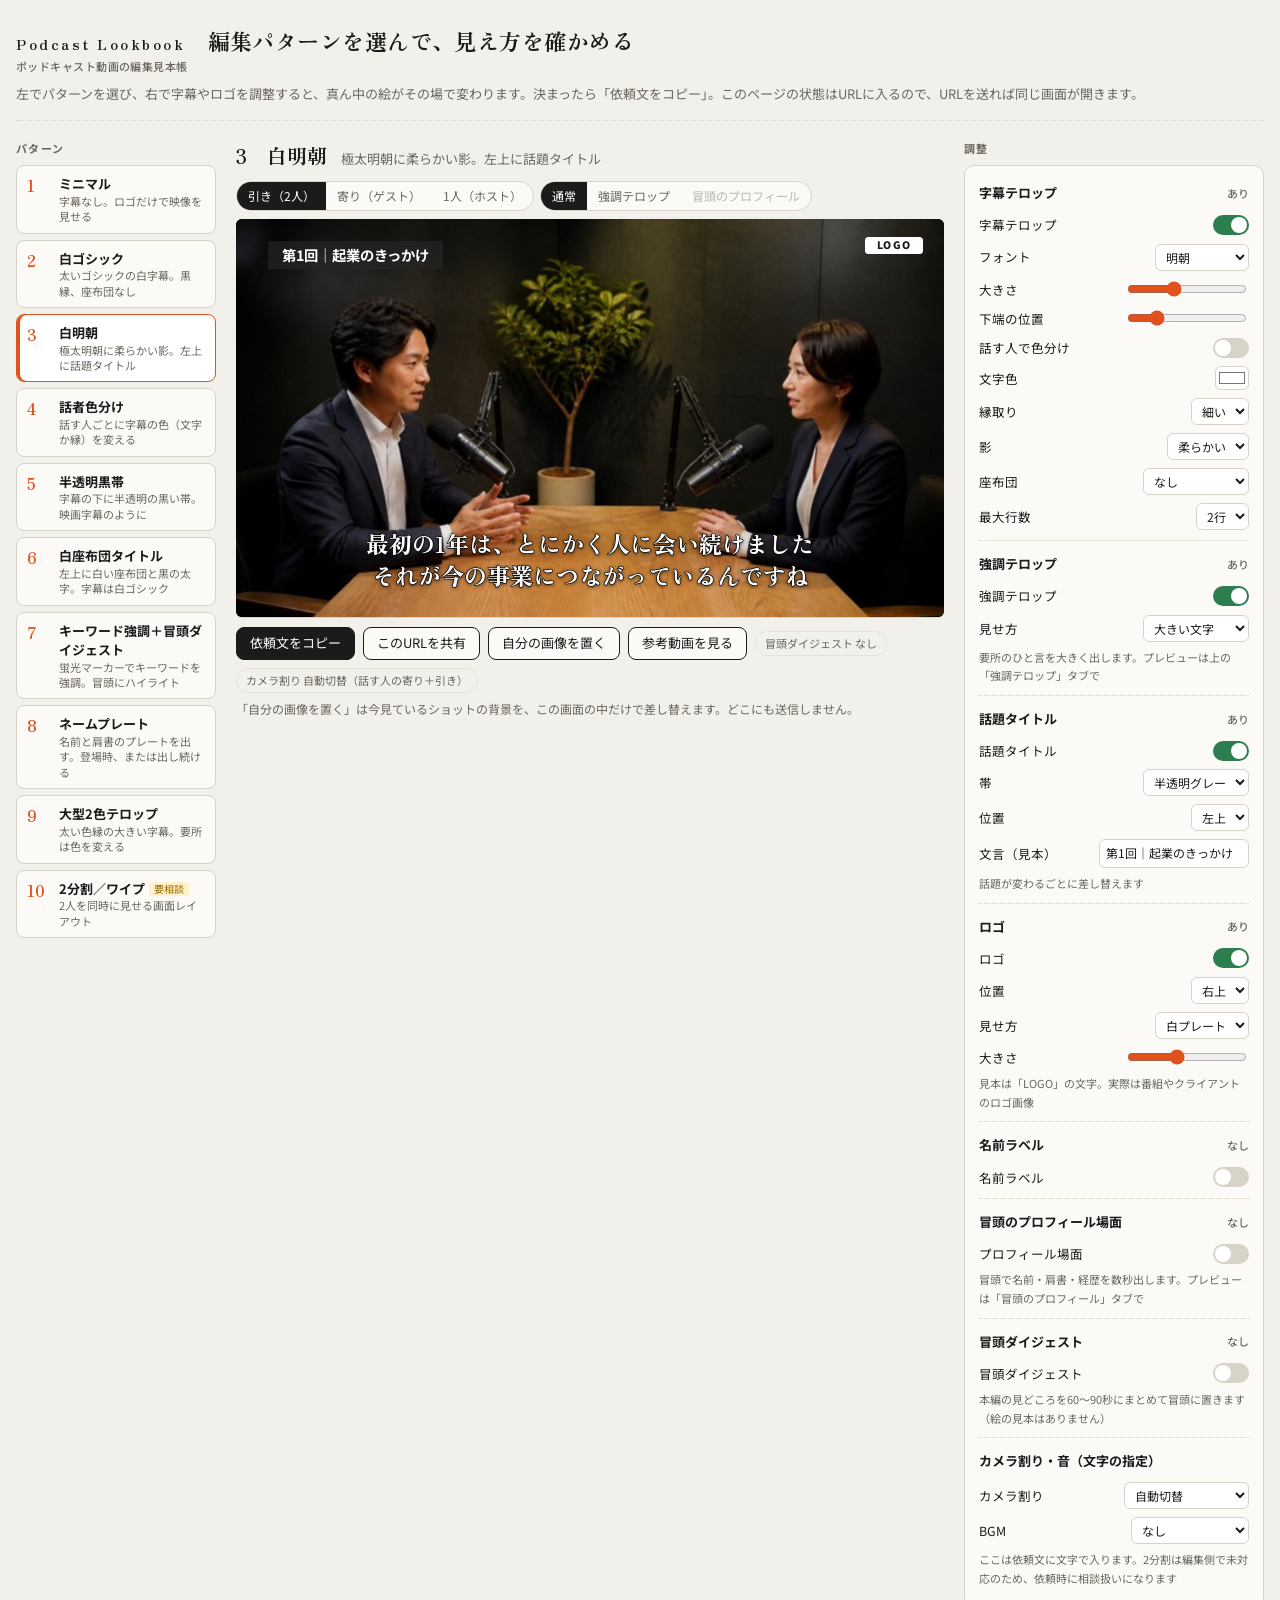
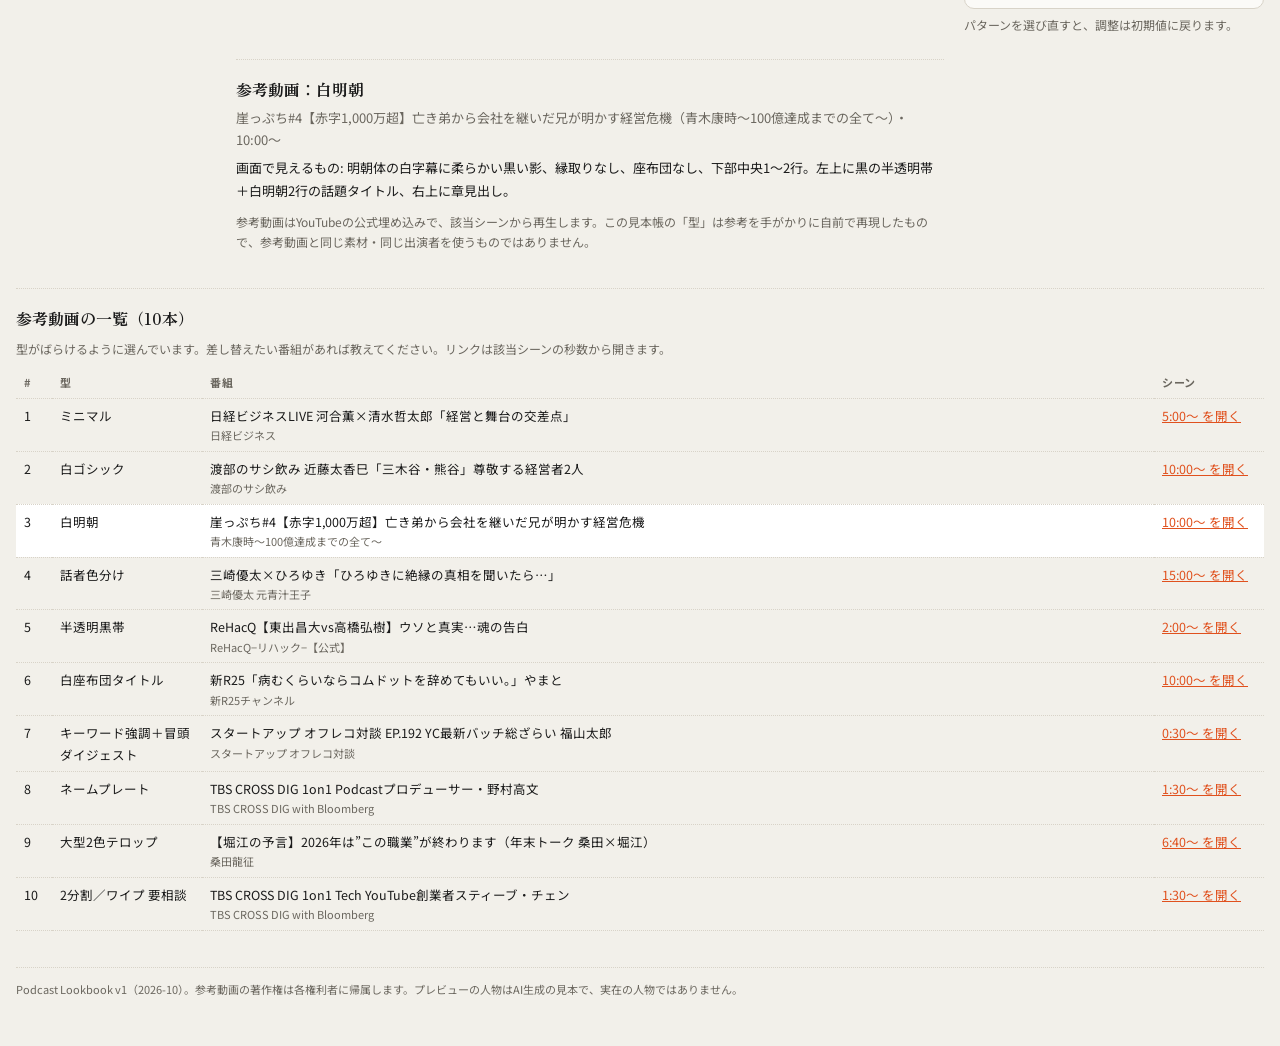
==== commit 86c2ec25: "参考10本を1対1の対話番組に差し替え、話者色分けに縁色モードを追加、名称を Podcast Lookbook に Co-Authored-By: Claude Fable 5.1 <noreply@" ====
--- a/index.html
+++ b/index.html
@@ -229,7 +229,7 @@
 
   // 既定（どのパターンにも無い項目はこれ）
   var BASE = {
-    cap:{on:true, font:"gothic", size:1.0, bottom:7, color:"#FFFFFF", spk:false, c1:"#FFFFFF", c2:"#FFF0A8", stroke:"thick", shadow:"soft", plate:"none", lines:2},
+    cap:{on:true, font:"gothic", size:1.0, bottom:7, color:"#FFFFFF", spk:false, spkMode:"fill", c1:"#FFFFFF", c2:"#FFF0A8", stroke:"thick", shadow:"soft", plate:"none", lines:2},
     emph:{on:false, style:"big"},
     title:{on:false, style:"band", pos:"tl", text:"第1回｜起業のきっかけ"},
     logo:{on:true, pos:"tr", style:"plate", size:1.0},
@@ -242,25 +242,25 @@
   // ref: 参考動画（2026-10-13 時点で公開・埋め込み可を確認。該当シーンの秒数から再生）
   var PATTERNS = [
     {id:1, name:"ミニマル", desc:"字幕なし。ロゴだけで映像を見せる", ask:false,
-      ref:{id:"ippawzv5_bQ", start:90, program:"COTEN RADIO #94「諸君、狂いたまえ」高杉晋作", channel:"歴史を面白く学ぶコテンラジオ", seen:"字幕・タイトル・ロゴ・名前ラベルのどれも無し。固定1カメの引き画で3人が机に並んで話す。文字要素ゼロの型。"},
+      ref:{id:"D8LFvXF2Q-c", start:300, program:"日経ビジネスLIVE 河合薫×清水哲太郎「経営と舞台の交差点」", channel:"日経ビジネス", seen:"1対1の固定2ショット。字幕・タイトル・名前ラベルは無く、右上に番組ロゴだけを常時表示。ライブ配信のアーカイブで720p。"},
       set:{cap:{on:false}, logo:{on:true,pos:"tr",style:"transparent"}}},
     {id:2, name:"白ゴシック", desc:"太いゴシックの白字幕。黒縁、座布団なし", ask:false,
-      ref:{id:"ozZfcj6rEI8", start:90, program:"PIVOT TALK 投資家の思考法【中小企業には“経営がない”】中川政七", channel:"PIVOT 公式チャンネル", seen:"ゴシック太字の白字幕に細い黒縁、座布団なし、下部中央1行。右上に番組ロゴ。話題が変わる所では左上に紺の帯で話題タイトル。冒頭20秒のダイジェストだけ黒座布団。"},
+      ref:{id:"NMpQ7ysG-xk", start:600, program:"渡部のサシ飲み 近藤太香巳「三木谷・熊谷」尊敬する経営者2人", channel:"渡部のサシ飲み", seen:"1対1（ホスト＋ゲスト）。ゴシック太字の白字幕に細い黒縁と薄い影、座布団なし、下部中央1行。左上に白文字＋下線の話題、右上に番組ロゴ。冒頭のダイジェストは赤と黄の大型明朝。"},
       set:{cap:{on:true,font:"gothic",stroke:"thick",shadow:"soft",plate:"none"}, logo:{on:true,pos:"tr",style:"plate"}}},
     {id:3, name:"白明朝", desc:"極太明朝に柔らかい影。左上に話題タイトル", ask:false,
       ref:{id:"hCYQprtIf6A", start:600, program:"崖っぷち#4【赤字1,000万超】亡き弟から会社を継いだ兄が明かす経営危機", channel:"青木康時〜100億達成までの全て〜", seen:"明朝体の白字幕に柔らかい黒い影、縁取りなし、座布団なし、下部中央1〜2行。左上に黒の半透明帯＋白明朝2行の話題タイトル、右上に章見出し。"},
       set:{cap:{on:true,font:"mincho",stroke:"thin",shadow:"soft",plate:"none"}, emph:{on:true,style:"big"}, title:{on:true,style:"band",pos:"tl"}, logo:{on:true,pos:"tr",style:"plate"}}},
-    {id:4, name:"話者色分け", desc:"話す人ごとに字幕の色を変える", ask:false,
-      ref:{id:"dZPK26M2kqE", start:195, program:"令虎アフタートーク［成田 悠輔］虎の楽屋トーク", channel:"令和の虎CHANNEL", seen:"ゴシック太字に白縁の字幕で、話す人が変わると文字色が黄・マゼンタ・青・緑などに切り替わる。下部中央1〜2行、座布団なし。左上に番組ロゴ。色と話者の対応は映像から推定（要確認）。"},
-      set:{cap:{on:true,font:"gothic",stroke:"thick",shadow:"soft",plate:"none",spk:true,c1:"#FFFFFF",c2:"#FFF0A8"}, title:{on:true,style:"band",pos:"tl"}, logo:{on:true,pos:"tr",style:"plate"}}},
+    {id:4, name:"話者色分け", desc:"話す人ごとに字幕の色（文字か縁）を変える", ask:false,
+      ref:{id:"0eWLOVrpbCs", start:900, program:"三崎優太×ひろゆき「ひろゆきに絶縁の真相を聞いたら…」", channel:"三崎優太 元青汁王子", seen:"車内の1対1。ゴシック太字の白字幕で、話す人によって縁の色が青とオレンジに切り替わる（文字色は両者とも白）。下部中央1行、座布団なし。左上に黒帯＋白文字の話題（キーワードは赤）。色と話者の対応は映像から推定。"},
+      set:{cap:{on:true,font:"gothic",stroke:"thick",shadow:"soft",plate:"none",spk:true,spkMode:"stroke",c1:"#1E7BE0",c2:"#F2801E"}, title:{on:true,style:"band",pos:"tl"}, logo:{on:true,pos:"tr",style:"plate"}}},
     {id:5, name:"半透明黒帯", desc:"字幕の下に半透明の黒い帯。映画字幕のように", ask:false,
-      ref:{id:"-_3Ex9p_PSg", start:600, program:"ReHacQ【石丸伸二vs乙武洋匡】衝撃初対談", channel:"ReHacQ−リハック−【公式】", seen:"白ゴシック太字の字幕の下に、文字幅ぶんの黒い半透明ボックスを敷いて下部中央1行。右上に半透明帯の話題タイトル、左上に番組ロゴ。冒頭には超大型の白明朝の見出し演出もある。"},
+      ref:{id:"kz9VfPZWXGk", start:120, program:"ReHacQ【東出昌大vs高橋弘樹】ウソと真実…魂の告白", channel:"ReHacQ−リハック−【公式】", seen:"MCなしの1対1。白ゴシック太字の字幕の下に、文字幅に合わせた黒の半透明ボックス（2行のときは画面幅の8割まで広がる）。下部左寄り。右上にマゼンタの角丸座布団で話題、左上に番組ロゴ。途中に左右2分割の場面もある。"},
       set:{cap:{on:true,font:"gothic",stroke:"none",shadow:"none",plate:"band",size:0.9}, logo:{on:true,pos:"tr",style:"transparent"}}},
     {id:6, name:"白座布団タイトル", desc:"左上に白い座布団と黒の太字。字幕は白ゴシック", ask:false,
       ref:{id:"d8lu3GuuZK8", start:600, program:"新R25「病むくらいならコムドットを辞めてもいい。」やまと", channel:"新R25チャンネル", seen:"左上に白い座布団＋左端の赤い縦バー＋黒ゴシック太字の話題タイトルを常時表示（キーフレーズに黄色マーカー）。字幕は白ゴシック太字に黒縁、キーワードだけ黄色。右上に文字ロゴ。"},
       set:{cap:{on:true,font:"gothic",stroke:"thick",shadow:"soft",plate:"none"}, title:{on:true,style:"white",pos:"tl"}, logo:{on:false}}},
     {id:7, name:"キーワード強調＋冒頭ダイジェスト", desc:"蛍光マーカーでキーワードを強調。冒頭にハイライト", ask:false,
-      ref:{id:"OKPW93SOuL4", start:2, program:"UNPLUGGED PODCAST Ep.21「モノの価値は自由だ」", channel:"Unplugged podcast", seen:"冒頭の約60秒がハイライトのダイジェスト。2秒と25秒で蛍光グリーンの帯＋黒太字のキーワード強調。ダイジェスト中の字幕は白明朝と大きめの白ゴシックを話者の横に配置。本編は字幕なし。"},
+      ref:{id:"t3zAPootMoU", start:30, program:"スタートアップ オフレコ対談 EP.192 YC最新バッチ総ざらい 福山太郎", channel:"スタートアップ オフレコ対談", seen:"1対1（ホスト＋ゲスト）。冒頭に「ダイジェスト」ラベル付きのハイライトがあり、黒ボックス＋白ゴシックの見出しの中でキーワードだけ水色＋下線で強調。本編は字幕なしで、映像の下の帯に2人分の名前と肩書を常時表示。720p。蛍光色の帯ではなく下線と色替えで強調する例。"},
       set:{cap:{on:true,font:"gothic",stroke:"thick",shadow:"soft",plate:"none"}, emph:{on:true,style:"marker"}, logo:{on:true,pos:"tl",style:"transparent"}, digest:true}},
     {id:8, name:"ネームプレート", desc:"名前と肩書のプレートを出す。登場時、または出し続ける", ask:false,
       ref:{id:"5N6_z3gaXks", start:90, program:"TBS CROSS DIG 1on1 Podcastプロデューサー・野村高文", channel:"TBS CROSS DIG with Bloomberg", seen:"ゲストの登場時に、黒＋金の大きなロワーサード（名前・肩書・経歴）を左下に表示。右上に黒帯の話題タイトル（キーワードは金色）、左上にチャンネルロゴ。発言字幕はなし。プレートは冒頭だけで、常時表示ではない。"},
@@ -269,7 +269,7 @@
       ref:{id:"LJG3mbjhwfo", start:400, program:"【堀江の予言】2026年は”この職業”が終わります（年末トーク 桑田×堀江）", channel:"桑田龍征", seen:"大きめのゴシック極太・白文字に太い青縁と黒い影、下部中央1〜2行。1000秒付近は黄縁、1500秒付近は画面幅いっぱいの超大型と、縁の色と大きさで強弱を付ける。左上に多色の番組タイトル、右上に次の話題。"},
       set:{cap:{on:true,font:"gothic",stroke:"thick",shadow:"hard",plate:"none",size:1.3,spk:true,c1:"#FFFFFF",c2:"#FFE033",lines:2}, emph:{on:true,style:"big"}, title:{on:true,style:"white",pos:"tl"}, logo:{on:true,pos:"tr",style:"plate"}}},
     {id:10, name:"2分割／ワイプ", desc:"2人を同時に見せる画面レイアウト", ask:true,
-      ref:{id:"K7wOQ1dRNM4", start:90, program:"ReHacQ【中島聡vs天才AI技術者】８割が失業？民主主義に革命？", channel:"ReHacQ−リハック−【公式】", seen:"画面を左右2分割し、左にスタジオ、右にリモート出演者を常時同時表示。字幕は白ゴシック太字に黒縁で、分割をまたいで下部に1〜2行。右上にマゼンタの角丸座布団で話題。左上に番組ロゴ。ワイプ（小窓）の実例は未収集。"},
+      ref:{id:"IjqGWzLvkUY", start:90, program:"TBS CROSS DIG 1on1 Tech YouTube創業者スティーブ・チェン", channel:"TBS CROSS DIG with Bloomberg", seen:"スタジオのホストとリモートのゲストの1対1。左右2分割で2人を同時に見せる場面と、ゲストの1ショットを行き来する。字幕はゲストの英語を訳した白ゴシックを黒の半透明ボックス（2行・幅広）で下部左寄りに。右上に黒帯＋白文字の話題（キーワードは金色）、左上にロゴ。ワイプ（小窓）の実例は未収集。"},
       set:{cap:{on:true,font:"gothic",stroke:"thick",shadow:"soft",plate:"none"}, logo:{on:true,pos:"tr",style:"plate"}, cam:"split"}}
   ];
 
@@ -299,7 +299,7 @@
     ["sc", function(){return state.scene;}, function(v){ if(["normal","emph","profile"].indexOf(v)>=0) state.scene=v; }]
   ];
   var FLAT = [ // [urlkey, path, type]
-    ["co","cap.on","b"],["cf","cap.font","s"],["cs","cap.size","n"],["cb","cap.bottom","n"],["cc","cap.color","s"],["ck","cap.spk","b"],["c1","cap.c1","s"],["c2","cap.c2","s"],["cst","cap.stroke","s"],["csh","cap.shadow","s"],["cp","cap.plate","s"],["cl","cap.lines","n"],
+    ["co","cap.on","b"],["cf","cap.font","s"],["cs","cap.size","n"],["cb","cap.bottom","n"],["cc","cap.color","s"],["ck","cap.spk","b"],["ckm","cap.spkMode","s"],["c1","cap.c1","s"],["c2","cap.c2","s"],["cst","cap.stroke","s"],["csh","cap.shadow","s"],["cp","cap.plate","s"],["cl","cap.lines","n"],
     ["eo","emph.on","b"],["es","emph.style","s"],
     ["to","title.on","b"],["ts","title.style","s"],["tp","title.pos","s"],["tt","title.text","s"],
     ["lo","logo.on","b"],["lp","logo.pos","s"],["ls","logo.style","s"],["lz","logo.size","n"],
@@ -372,10 +372,14 @@
         var d=document.createElement("span"); d.className="ln";
         var size = l.emph ? (s.emph.style==="big" ? fs*2.1 : fs*1.5) : fs;
         d.style.fontSize = size+"cqh";
-        var col = s.cap.spk ? (l.spk===1 ? s.cap.c2 : s.cap.c1) : s.cap.color;
+        var spkCol = s.cap.spk ? (l.spk===1 ? s.cap.c2 : s.cap.c1) : null;
+        var strokeMode = s.cap.spk && s.cap.spkMode==="stroke";
+        var col = strokeMode ? "#FFFFFF" : (spkCol || s.cap.color);
+        var strokeCol = strokeMode ? spkCol : "#111";
+        var strokeW = strokeMode ? Math.max(stroke, 0.06) : stroke;
         d.style.color = col;
-        if(s.cap.plate==="white"){ stroke=0; shadow="none"; }
-        d.style.webkitTextStroke = stroke ? (stroke*size)+"cqh #111" : "0";
+        if(s.cap.plate==="white"){ strokeW=0; shadow="none"; }
+        d.style.webkitTextStroke = strokeW ? (strokeW*size)+"cqh "+strokeCol : "0";
         d.style.paintOrder="stroke fill";
         d.style.textShadow = shadow;
         if(l.emph && s.emph.style==="marker"){ d.innerHTML='<span class="mk">'+esc(l.t)+'</span>'; d.style.webkitTextStroke="0"; d.style.textShadow="none"; }
@@ -478,7 +482,7 @@
   function section(title, on, rows, noteText){
     var d=document.createElement("details"); d.open=true;
     var sm=document.createElement("summary"); sm.innerHTML=esc(title)+'<span class="st">'+(on===null?"":(on?"あり":"なし"))+'</span>'; d.appendChild(sm);
-    rows.forEach(function(r){ d.appendChild(r); });
+    rows.forEach(function(r){ if(r) d.appendChild(r); });
     if(noteText){ var n=document.createElement("div"); n.className="note"; n.textContent=noteText; d.appendChild(n); }
     return d;
   }
@@ -495,7 +499,8 @@
       ctl({t:"大きさ",type:"range",path:"cap.size",min:0.7,max:1.5,step:0.05}),
       ctl({t:"下端の位置",type:"range",path:"cap.bottom",min:3,max:22,step:1}),
       ctl({t:"話す人で色分け",type:"toggle",path:"cap.spk"}),
-      s.cap.spk ? ctl({t:"色（ホスト／ゲスト）",type:"colors",paths:["cap.c1","cap.c2"],names:["ホストの色","ゲストの色"]}) : ctl({t:"文字色",type:"color",path:"cap.color"}),
+      s.cap.spk ? ctl({t:"色分けの方法",type:"select",path:"cap.spkMode",opts:[["fill","文字の色を変える"],["stroke","縁の色を変える"]]}) : ctl({t:"文字色",type:"color",path:"cap.color"}),
+      s.cap.spk ? ctl({t:"色（ホスト／ゲスト）",type:"colors",paths:["cap.c1","cap.c2"],names:["ホストの色","ゲストの色"]}) : null,
       ctl({t:"縁取り",type:"select",path:"cap.stroke",opts:[["none","なし"],["thin","細い"],["thick","太い"]]}),
       ctl({t:"影",type:"select",path:"cap.shadow",opts:[["none","なし"],["soft","柔らかい"],["hard","くっきり"]]}),
       ctl({t:"座布団",type:"select",path:"cap.plate",opts:[["none","なし"],["band","半透明の黒帯"],["white","白（黒文字）"]]}),
@@ -544,7 +549,7 @@
     L.push("パターン: "+p.id+" "+p.name+(p.ask?"（要相談）":""));
     if(s.cap.on){
       L.push("字幕テロップ: あり／"+FONTS[s.cap.font]+"／大きさ "+Math.round(s.cap.size*100)+"%／下端から "+s.cap.bottom+"%／"
-        + (s.cap.spk ? "話す人で色分け（ホスト "+s.cap.c1+"・ゲスト "+s.cap.c2+"）" : "文字色 "+s.cap.color)
+        + (s.cap.spk ? "話す人で"+(s.cap.spkMode==="stroke"?"縁の色":"文字の色")+"を変える（ホスト "+s.cap.c1+"・ゲスト "+s.cap.c2+"）" : "文字色 "+s.cap.color)
         + "／縁取り "+({none:"なし",thin:"細い",thick:"太い"})[s.cap.stroke]+"／影 "+({none:"なし",soft:"柔らかい",hard:"くっきり"})[s.cap.shadow]
         + "／座布団 "+({none:"なし",band:"半透明の黒帯",white:"白（黒文字）"})[s.cap.plate]+"／最大 "+s.cap.lines+"行");
     } else L.push("字幕テロップ: なし");
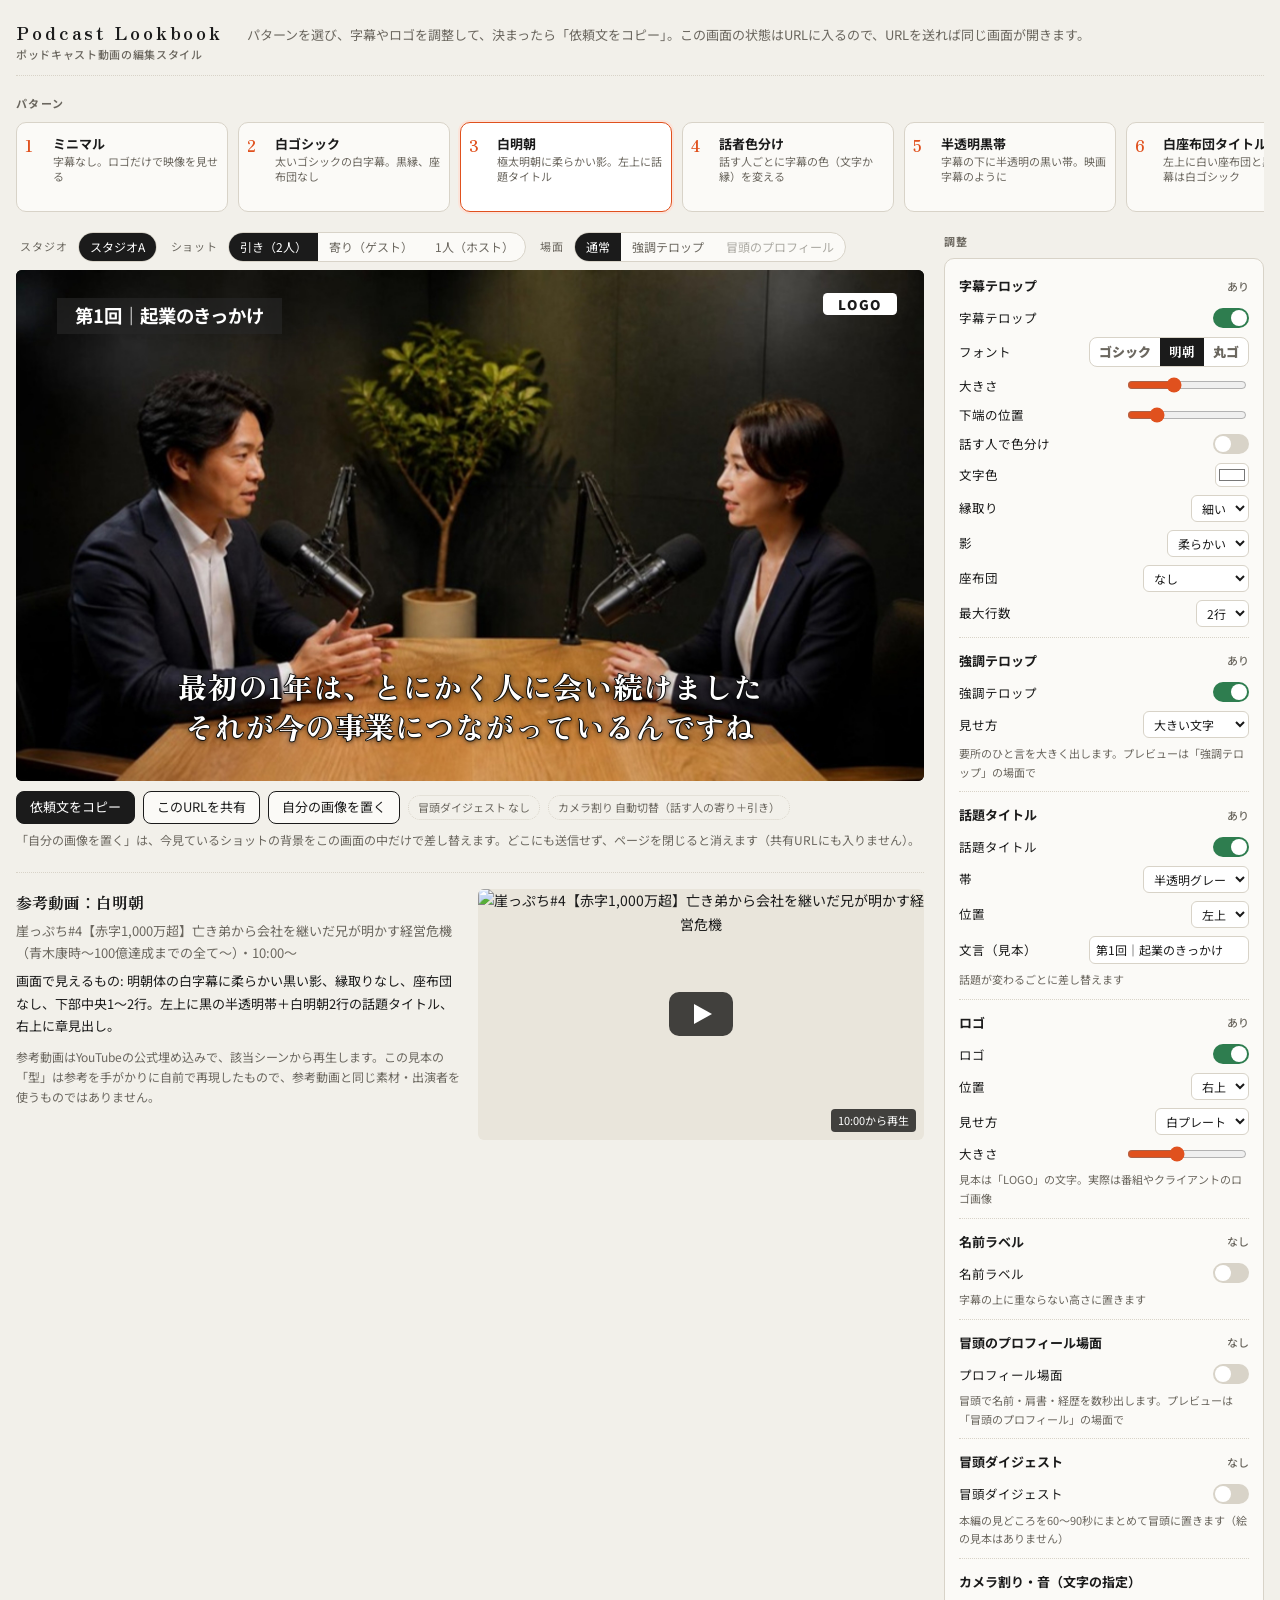
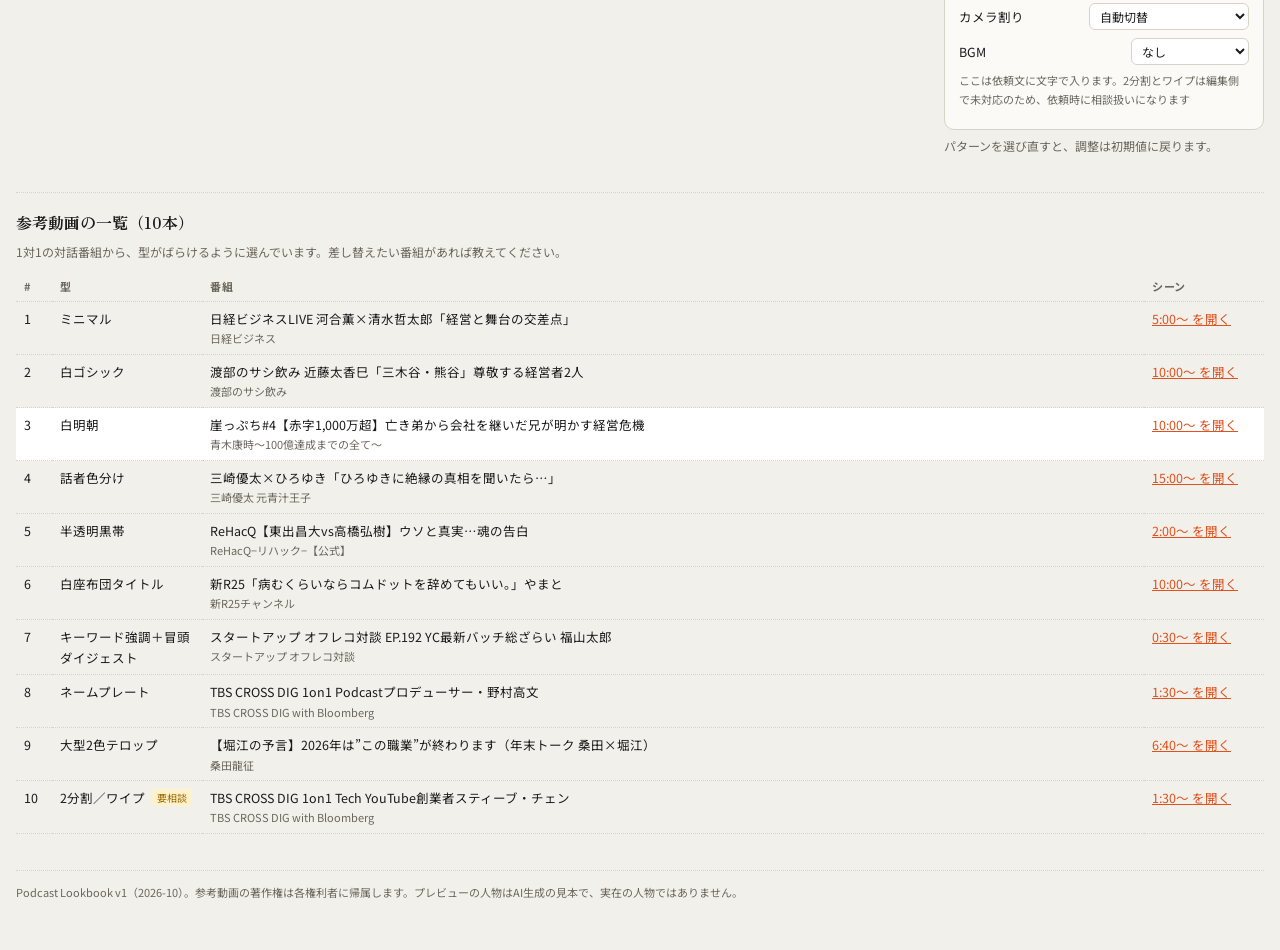
==== commit 22445c6e: "見た目の調整: パターンカードに小プレビュー、書体の切替ボタン、参考動画のサムネイル、プロフィールの配置、2分割・ワイプ、名称文言 Co-Authored-By: Claude Fable 5.1 <" ====
--- a/index.html
+++ b/index.html
@@ -3,14 +3,14 @@
 <head>
 <meta charset="utf-8">
 <meta name="viewport" content="width=device-width, initial-scale=1, viewport-fit=cover">
-<title>Podcast Lookbook｜ポッドキャスト動画の編集見本帳</title>
-<meta name="description" content="Podcast Lookbook。参考動画10本から編集の型を選び、字幕・話題タイトル・ロゴを調整して見え方を確認し、依頼文をコピーできるポッドキャスト動画の編集見本帳">
+<title>Podcast Lookbook</title>
+<meta name="description" content="Podcast Lookbook。参考動画10本から編集の型を選び、字幕・話題タイトル・ロゴを調整して見え方を確認し、依頼文をコピーできるページ">
 <link rel="icon" href="data:,">
 <link rel="preconnect" href="https://fonts.googleapis.com">
 <link rel="preconnect" href="https://fonts.gstatic.com" crossorigin>
 <link rel="stylesheet" href="https://fonts.googleapis.com/css2?family=Zen+Old+Mincho:wght@500;700;900&family=Noto+Sans+JP:wght@500;700;900&family=Zen+Maru+Gothic:wght@700;900&display=swap">
 <style>
-  /* レイアウト: 左=パターン一覧 / 中=プレビューと参考動画 / 右=調整。トーン: 黒×オフ白×オレンジ・明朝・点線 */
+  /* 構成: 上=パターンのカード（小さなプレビュー付き）／下=大きなプレビュー＋調整／参考動画。トーン: 黒×オフ白×オレンジ・明朝・点線 */
   :root{
     --bg:#F2F0EA; --paper:#FBFAF7; --ink:#1B1B1B; --muted:#6B675F; --line:#D8D3C8; --soft:#E9E5DB;
     --accent:#E0511E; --accent-soft:#FBE4DA; --ok:#2E7D4F; --warn:#9A6B00; --warn-soft:#FFF1CC;
@@ -27,88 +27,95 @@
   a{color:var(--accent)}
   button,select,input{font:inherit;color:inherit}
   .wrap{max-width:1360px;margin:0 auto}
-  header{display:flex;flex-wrap:wrap;align-items:baseline;gap:8px 20px;padding:22px 0 14px;border-bottom:1px dotted var(--line)}
-  .brand{font-family:var(--display);font-weight:900;letter-spacing:.18em;font-size:14px}
-  .brand small{display:block;font-family:var(--body);font-weight:500;letter-spacing:.04em;font-size:11px;color:var(--muted)}
-  h1{font-family:var(--display);font-weight:700;font-size:22px;margin:0;letter-spacing:.02em;text-wrap:balance}
-  .lead{color:var(--muted);font-size:13px;margin:0;flex-basis:100%}
-  .grid{display:grid;grid-template-columns:200px minmax(0,1fr) 300px;gap:20px;margin-top:18px;align-items:start}
+  header{display:flex;flex-wrap:wrap;align-items:baseline;gap:6px 24px;padding:22px 0 14px;border-bottom:1px dotted var(--line)}
+  .brand{font-family:var(--display);font-weight:900;letter-spacing:.16em;font-size:18px;line-height:1.2}
+  .brand small{display:block;font-family:var(--body);font-weight:500;letter-spacing:.06em;font-size:11px;color:var(--muted);margin-top:4px}
+  .lead{color:var(--muted);font-size:13px;margin:0;flex:1 1 320px}
+  .label{font-size:11px;font-weight:700;letter-spacing:.12em;color:var(--muted);margin:0 0 8px}
+  /* パターンのカード */
+  .patterns{margin-top:18px}
+  .plist{display:flex;gap:10px;overflow-x:auto;padding:2px 2px 10px;scroll-snap-type:x proximity}
+  .pt{flex:0 0 212px;scroll-snap-align:start;text-align:left;border:1px solid var(--line);background:var(--paper);border-radius:10px;padding:6px 6px 8px;cursor:pointer;line-height:1.4;display:flex;flex-direction:column;gap:6px}
+  .pt:hover{border-color:var(--ink)}
+  .pt[aria-pressed="true"]{border-color:var(--accent);background:#fff;box-shadow:0 0 0 2px var(--accent-soft)}
+  .pt .pt-t{display:flex;gap:7px;align-items:flex-start;padding:0 2px}
+  .pt .num{font-family:var(--display);font-weight:900;font-size:16px;color:var(--accent);min-width:1.3em;font-variant-numeric:tabular-nums;line-height:1.3}
+  .pt .nm{font-weight:700;font-size:13px;display:block}
+  .pt .ds{display:block;font-size:11px;color:var(--muted)}
+  .ask{display:inline-block;font-size:10px;color:var(--warn);background:var(--warn-soft);padding:0 5px;border-radius:3px;margin-left:4px;vertical-align:1px}
+  /* プレビュー枠（大・小 共通。文字や余白は枠の高さ比 cqh / 幅比 cqw） */
+  .frame{position:relative;aspect-ratio:16/9;max-width:100%;overflow:hidden;border-radius:6px;background:#111;container-type:size;color:#fff}
+  .frame.mini{border-radius:6px;pointer-events:none}
+  .frame .shot{position:absolute;inset:0;width:100%;height:100%;object-fit:cover;display:block}
+  .frame .ph{position:absolute;inset:0;display:none;background:radial-gradient(60% 55% at 32% 62%,#6f6557 0,rgba(0,0,0,0) 62%),radial-gradient(60% 55% at 68% 60%,#55616a 0,rgba(0,0,0,0) 62%),linear-gradient(180deg,#3a3f4b,#141720)}
+  .frame .split{position:absolute;inset:0;display:none;grid-template-columns:1fr 1fr;gap:0.4cqw;background:#000}
+  .frame .split img{width:100%;height:100%;object-fit:cover;display:block}
+  .frame.is-split .split{display:grid}
+  .frame.is-split .shot,.frame.is-split .ph{display:none}
+  .frame .pip{position:absolute;display:none;width:27cqw;aspect-ratio:16/9;right:3cqw;top:13cqh;border:0.35cqw solid #fff;border-radius:0.6cqw;overflow:hidden;background:#000;box-shadow:0 0.6cqh 1.6cqh rgba(0,0,0,.45)}
+  .frame .pip img{width:100%;height:100%;object-fit:cover;display:block}
+  .frame.is-pip .pip{display:block}
+  .ov{position:absolute;pointer-events:none}
+  .ov-cap{left:0;right:0;text-align:center;padding-inline:4cqw;display:flex;flex-direction:column;align-items:center;gap:0.6cqh}
+  .ov-cap .ln{display:inline-block;white-space:nowrap;line-height:1.25;font-weight:900}
+  .ov-cap.plate-band .ln{background:rgba(0,0,0,.62);padding:0.4cqh 1.2cqw}
+  .ov-cap.plate-white .ln{background:#fff;color:#1b1b1b !important;padding:0.4cqh 1.2cqw}
+  .ov-cap .mk{background:#00F842;color:#111;padding:0 .3em;-webkit-text-stroke:0;text-shadow:none}
+  .ov-title{top:5.5cqh;max-width:60cqw;font-weight:700;line-height:1.3;font-family:var(--f-gothic);font-size:3.6cqh}
+  .ov-title.band{background:rgba(40,40,40,.62);color:#fff;padding:1.2cqh 2cqw}
+  .ov-title.white{background:#fff;color:#141414;padding:1.1cqh 2cqw;font-weight:900;transform:skewX(-8deg);box-shadow:0.4cqw 0.5cqw 0 rgba(0,0,0,.65)}
+  .ov-title.white span{display:inline-block;transform:skewX(8deg)}
+  .ov-title.dark{background:#141414;color:#fff;padding:1.1cqh 2cqw;font-weight:900}
+  .ov-title.tl{left:4.5cqw} .ov-title.tr{right:4.5cqw;text-align:right}
+  .ov-logo{font-family:var(--f-gothic);font-weight:900;letter-spacing:.14em;line-height:1}
+  .ov-logo.plate{background:#fff;color:#1b1b1b;border-radius:0.5cqw;padding:0.9cqh 1.6cqw}
+  .ov-logo.transparent{color:#fff;text-shadow:0 0.3cqh 0.8cqh rgba(0,0,0,.6)}
+  .ov-logo.tr{right:3cqw;top:4.5cqh} .ov-logo.tl{left:3cqw;top:4.5cqh} .ov-logo.br{right:3cqw;bottom:4.5cqh} .ov-logo.bl{left:3cqw;bottom:4.5cqh}
+  .ov-name{font-family:var(--f-gothic);font-weight:700;font-size:2.7cqh;line-height:1.3;padding:0.7cqh 1.6cqw}
+  .ov-name.white{background:rgba(255,255,255,.94);color:#1b1b1b} .ov-name.dark{background:rgba(20,20,20,.85);color:#fff}
+  .ov-name.bl{left:4.5cqw} .ov-name.br{right:4.5cqw;text-align:right}
+  .ov-name small{display:block;font-weight:500;font-size:.8em;opacity:.85}
+  .ov-prof{width:34cqw;padding:2cqh 2.2cqw;font-family:var(--f-gothic);line-height:1.5}
+  .ov-prof.white,.ov-prof.timeline{background:rgba(255,255,255,.95);color:#1b1b1b}
+  .ov-prof.dark{background:rgba(10,10,10,.74);color:#fff}
+  .ov-prof.left{left:5cqw} .ov-prof.right{right:5cqw} .ov-prof.center{left:33cqw}
+  .ov-prof.y-top{top:15cqh} .ov-prof.y-middle{top:27cqh}
+  .ov-prof .pn{font-weight:900;font-size:3.4cqh;border-bottom:1px solid currentColor;padding-bottom:0.9cqh;margin-bottom:1.1cqh}
+  .ov-prof .pn small{font-weight:500;font-size:.55em;margin-left:.6em}
+  .ov-prof .pb{font-size:2.1cqh;white-space:pre-line}
+  /* 下段 */
+  .grid{display:grid;grid-template-columns:minmax(0,1fr) 320px;gap:20px;margin-top:10px;align-items:start}
   .col{min-width:0}
-  .label{font-size:11px;font-weight:700;letter-spacing:.12em;color:var(--muted);margin:0 0 8px}
-  /* パターン一覧 */
-  .plist{display:flex;flex-direction:column;gap:6px}
-  .pt{display:flex;gap:10px;align-items:flex-start;text-align:left;border:1px solid var(--line);background:var(--paper);border-radius:8px;padding:8px 10px;cursor:pointer;line-height:1.4}
-  .pt:hover{border-color:var(--ink)}
-  .pt[aria-pressed="true"]{border-color:var(--accent);background:#fff;box-shadow:inset 3px 0 0 var(--accent)}
-  .pt .num{font-family:var(--display);font-weight:900;font-size:16px;color:var(--accent);min-width:1.4em;font-variant-numeric:tabular-nums}
-  .pt .nm{font-weight:700;font-size:13px}
-  .pt .ds{display:block;font-size:11px;color:var(--muted)}
-  .pt .ask{display:inline-block;font-size:10px;color:var(--warn);background:var(--warn-soft);padding:0 5px;border-radius:3px;margin-left:4px;vertical-align:1px}
-  /* プレビュー */
-  .ptitle{display:flex;flex-wrap:wrap;align-items:baseline;gap:6px 14px;margin:0 0 8px}
-  .ptitle h2{font-family:var(--display);font-size:20px;margin:0;font-weight:700}
-  .ptitle .desc{color:var(--muted);font-size:13px}
-  .tabs{display:flex;flex-wrap:wrap;gap:6px;margin:0 0 8px}
-  .tabs .grp{display:inline-flex;border:1px solid var(--line);border-radius:999px;overflow:hidden;background:var(--paper)}
-  .tabs button{border:0;background:transparent;padding:4px 11px;font-size:12px;cursor:pointer;color:var(--muted)}
-  .tabs button[aria-pressed="true"]{background:var(--ink);color:#fff}
-  .frame{position:relative;aspect-ratio:16/9;max-width:100%;overflow:hidden;border-radius:6px;background:#111;container-type:size;color:#fff;box-shadow:0 1px 0 var(--line)}
-  .frame .shot{position:absolute;inset:0;width:100%;height:100%;object-fit:cover;display:block}
-  .frame .shot.ph{background:radial-gradient(60% 55% at 32% 62%,#6f6557 0,rgba(0,0,0,0) 62%),radial-gradient(60% 55% at 68% 60%,#55616a 0,rgba(0,0,0,0) 62%),linear-gradient(180deg,#3a3f4b,#141720)}
-  .frame .split{position:absolute;inset:0;display:none;grid-template-columns:1fr 1fr;gap:0.4cqw;background:#000}
-  .frame.is-split .split{display:grid}
-  .frame.is-split .shot{display:none}
-  .frame .split img{width:100%;height:100%;object-fit:cover;display:block}
-  .person{position:absolute;bottom:0;width:26%;height:66%;border-radius:40% 40% 8% 8%/50% 50% 6% 6%;background:linear-gradient(180deg,#8a7f70,#4a4540);opacity:.9}
-  .person::before{content:"";position:absolute;top:-28%;left:30%;width:40%;aspect-ratio:1;border-radius:50%;background:#b9a88f}
-  .person.a{left:16%} .person.b{right:16%;background:linear-gradient(180deg,#7d8a8c,#3d4446)} .person.b::before{background:#a9b3b5}
-  .person.solo{left:37%;width:30%;height:72%}
-  .ov{position:absolute;pointer-events:none}
-  #ovCap{left:0;right:0;text-align:center;padding-inline:4cqw;display:flex;flex-direction:column;align-items:center;gap:0.6cqh}
-  #ovCap .ln{display:inline-block;white-space:nowrap;line-height:1.25;font-weight:900}
-  #ovCap.plate-band .ln{background:rgba(0,0,0,.62);padding:0.4cqh 1.2cqw}
-  #ovCap.plate-white .ln{background:#fff;color:#1b1b1b !important;padding:0.4cqh 1.2cqw}
-  #ovCap .mk{background:#00F842;color:#111;padding:0 .3em;-webkit-text-stroke:0;text-shadow:none}
-  #ovTitle{top:5.5cqh;max-width:64cqw;font-weight:700;line-height:1.3;font-family:var(--f-gothic)}
-  #ovTitle.band{background:rgba(40,40,40,.62);color:#fff;padding:1.2cqh 2cqw}
-  #ovTitle.white{background:#fff;color:#141414;padding:1.1cqh 2cqw;font-weight:900;transform:skewX(-8deg);box-shadow:0.4cqw 0.5cqw 0 rgba(0,0,0,.65)}
-  #ovTitle.white span{display:inline-block;transform:skewX(8deg)}
-  #ovTitle.dark{background:#141414;color:#fff;padding:1.1cqh 2cqw;font-weight:900}
-  #ovTitle.tl{left:4.5cqw} #ovTitle.tr{right:4.5cqw;text-align:right}
-  #ovLogo{font-family:var(--f-gothic);font-weight:900;letter-spacing:.14em;line-height:1}
-  #ovLogo.plate{background:#fff;color:#1b1b1b;border-radius:0.5cqw;padding:0.9cqh 1.6cqw}
-  #ovLogo.transparent{color:#fff;text-shadow:0 0.3cqh 0.8cqh rgba(0,0,0,.6)}
-  #ovLogo.tr{right:3cqw;top:4.5cqh} #ovLogo.tl{left:3cqw;top:4.5cqh} #ovLogo.br{right:3cqw;bottom:4.5cqh} #ovLogo.bl{left:3cqw;bottom:4.5cqh}
-  #ovName{font-family:var(--f-gothic);font-weight:700;font-size:2.4cqh;line-height:1.3;bottom:22cqh;padding:0.6cqh 1.6cqw}
-  #ovName.white{background:rgba(255,255,255,.94);color:#1b1b1b} #ovName.dark{background:rgba(20,20,20,.85);color:#fff}
-  #ovName.bl{left:4.5cqw} #ovName.br{right:4.5cqw}
-  #ovName small{display:block;font-weight:500;font-size:.8em;opacity:.85}
-  #ovProf{top:14cqh;width:38cqw;padding:2.2cqh 2.4cqw;font-family:var(--f-gothic);line-height:1.5}
-  #ovProf.white{left:6cqw;background:rgba(255,255,255,.95);color:#1b1b1b}
-  #ovProf.dark{left:6cqw;background:rgba(10,10,10,.72);color:#fff}
-  #ovProf.timeline{right:6cqw;background:rgba(255,255,255,.95);color:#1b1b1b}
-  #ovProf .pn{font-weight:900;font-size:3.6cqh;border-bottom:1px solid currentColor;padding-bottom:1cqh;margin-bottom:1.2cqh}
-  #ovProf .pn small{font-weight:500;font-size:.55em;margin-left:.6em}
-  #ovProf .pb{font-size:2.2cqh;white-space:pre-line}
+  .toolbar{display:flex;flex-wrap:wrap;align-items:center;gap:6px 10px;margin:0 0 8px}
+  .grp{display:inline-flex;border:1px solid var(--line);border-radius:999px;overflow:hidden;background:var(--paper)}
+  .grp button{border:0;background:transparent;padding:4px 11px;font-size:12px;cursor:pointer;color:var(--muted)}
+  .grp button[aria-pressed="true"]{background:var(--ink);color:#fff}
+  .grp button[disabled]{opacity:.45;cursor:default}
+  .toolbar .lb{font-size:11px;color:var(--muted);letter-spacing:.08em;margin-left:4px}
   .under{display:flex;flex-wrap:wrap;gap:8px;align-items:center;margin-top:10px}
   .btn{border:1px solid var(--ink);background:var(--paper);border-radius:8px;padding:7px 13px;font-size:13px;cursor:pointer;line-height:1.3}
   .btn:hover{background:#fff}
   .btn.primary{background:var(--ink);color:#fff;border-color:var(--ink)}
   .btn.primary:hover{background:#000}
-  .btn.accent{background:var(--accent);color:#fff;border-color:var(--accent)}
-  .btn:focus-visible,.pt:focus-visible,.tabs button:focus-visible{outline:2px solid var(--accent);outline-offset:2px}
+  .btn:focus-visible,.pt:focus-visible,.grp button:focus-visible,.seg button:focus-visible,.refthumb:focus-visible{outline:2px solid var(--accent);outline-offset:2px}
   .badge{font-size:11px;color:var(--muted);border:1px dotted var(--line);border-radius:999px;padding:2px 9px}
   .badge.on{color:var(--ok);border-color:var(--ok)}
   .hint{font-size:12px;color:var(--muted);margin:6px 0 0}
   .copybox{width:100%;margin-top:8px;font-family:ui-monospace,Menlo,monospace;font-size:12px;border:1px solid var(--line);border-radius:6px;background:var(--paper);padding:8px 10px;min-height:120px;resize:vertical;display:none}
   .copybox.show{display:block}
-  .ref{grid-column:2;margin-top:4px;padding-top:16px;border-top:1px dotted var(--line)}
+  /* 参考動画 */
+  .ref{margin-top:22px;padding-top:16px;border-top:1px dotted var(--line);display:grid;grid-template-columns:minmax(0,1fr) minmax(0,1fr);gap:16px;align-items:start}
   .ref h3{font-family:var(--display);font-size:16px;margin:0 0 4px;font-weight:700}
   .ref .meta{font-size:13px;color:var(--muted)}
   .ref .seen{font-size:13px;margin:6px 0 10px}
-  .yt{position:relative;aspect-ratio:16/9;max-width:100%;background:var(--soft);border-radius:6px;overflow:hidden;display:none}
-  .yt.show{display:block}
-  .yt iframe{position:absolute;inset:0;width:100%;height:100%;border:0}
+  .ref .txt{min-width:0}
+  .refthumb{position:relative;aspect-ratio:16/9;max-width:100%;background:var(--soft);border-radius:6px;overflow:hidden;border:0;padding:0;cursor:pointer;display:block;width:100%}
+  .refthumb img{width:100%;height:100%;object-fit:cover;display:block}
+  .refthumb .play{position:absolute;left:50%;top:50%;transform:translate(-50%,-50%);width:64px;height:44px;border-radius:10px;background:rgba(0,0,0,.72);display:flex;align-items:center;justify-content:center}
+  .refthumb .play::after{content:"";border-style:solid;border-width:10px 0 10px 18px;border-color:transparent transparent transparent #fff;margin-left:4px}
+  .refthumb .tm{position:absolute;right:8px;bottom:8px;background:rgba(0,0,0,.72);color:#fff;font-size:11px;padding:2px 7px;border-radius:4px}
+  .refthumb.empty{cursor:default;display:flex;align-items:center;justify-content:center;color:var(--muted);font-size:12px}
+  .refthumb iframe{position:absolute;inset:0;width:100%;height:100%;border:0}
   /* 調整パネル */
   .panel{background:var(--paper);border:1px solid var(--line);border-radius:10px;padding:4px 14px 10px}
   details{border-top:1px dotted var(--line);padding:6px 0}
@@ -118,16 +125,19 @@
   summary .st{margin-left:auto;font-size:11px;color:var(--muted);font-weight:500}
   .row{display:flex;justify-content:space-between;align-items:center;gap:10px;padding:4px 0;font-size:12.5px}
   .row label{color:var(--ink)}
-  .row select,.row input[type=text]{max-width:150px;min-width:0;border:1px solid var(--line);border-radius:6px;padding:3px 6px;background:#fff;font-size:12px}
+  .row select,.row input[type=text]{max-width:160px;min-width:0;border:1px solid var(--line);border-radius:6px;padding:3px 6px;background:#fff;font-size:12px}
   .row input[type=range]{width:120px;accent-color:var(--accent)}
   .row input[type=color]{width:34px;height:24px;border:1px solid var(--line);border-radius:6px;padding:1px;background:#fff}
+  .seg{display:inline-flex;border:1px solid var(--line);border-radius:8px;overflow:hidden;background:#fff}
+  .seg button{border:0;background:transparent;padding:3px 9px;font-size:13px;cursor:pointer;color:var(--muted);font-weight:900}
+  .seg button[aria-pressed="true"]{background:var(--ink);color:#fff}
   .sw{position:relative;width:36px;height:20px;border-radius:999px;background:var(--line);border:0;cursor:pointer;flex:none;padding:0}
   .sw::after{content:"";position:absolute;top:2px;left:2px;width:16px;height:16px;border-radius:50%;background:#fff;transition:left .15s}
   .sw[aria-checked="true"]{background:var(--ok)} .sw[aria-checked="true"]::after{left:18px}
   .sw:focus-visible{outline:2px solid var(--accent);outline-offset:2px}
   .colors{display:flex;gap:6px;align-items:center}
   .note{font-size:11px;color:var(--muted);padding:2px 0 4px}
-  .toast{position:fixed;left:50%;bottom:calc(20px + env(safe-area-inset-bottom,0px));transform:translateX(-50%);background:var(--ink);color:#fff;padding:8px 14px;border-radius:8px;font-size:13px;opacity:0;pointer-events:none;transition:opacity .2s}
+  .toast{position:fixed;left:50%;bottom:calc(20px + env(safe-area-inset-bottom,0px));transform:translateX(-50%);background:var(--ink);color:#fff;padding:8px 14px;border-radius:8px;font-size:13px;opacity:0;pointer-events:none;transition:opacity .2s;max-width:90vw}
   .toast.show{opacity:1}
   .allrefs{margin-top:36px;padding-top:16px;border-top:1px dotted var(--line)}
   .allrefs h3{font-family:var(--display);font-size:16px;margin:0 0 4px;font-weight:700}
@@ -138,52 +148,50 @@
   .allrefs td .ch{display:block;font-size:11px;color:var(--muted)}
   .allrefs tr.cur td{background:#fff}
   footer{margin-top:36px;padding-top:12px;border-top:1px dotted var(--line);font-size:11px;color:var(--muted)}
-  @media (max-width:1040px){ .grid{grid-template-columns:minmax(0,1fr) 300px} .col.left{grid-column:1 / -1} .ref{grid-column:1} .plist{flex-direction:row;overflow-x:auto;padding-bottom:6px} .pt{flex:0 0 190px} }
-  @media (max-width:720px){ .grid{grid-template-columns:1fr} .col.right{order:3} .ref{order:4} }
+  @media (max-width:860px){ .grid{grid-template-columns:1fr} .ref{grid-template-columns:1fr} .pt{flex-basis:190px} }
   @media (prefers-reduced-motion:reduce){ *{transition:none!important} }
 </style>
 </head>
 <body>
 <div class="wrap">
   <header>
-    <div class="brand">Podcast Lookbook<small>ポッドキャスト動画の編集見本帳</small></div>
-    <h1>編集パターンを選んで、見え方を確かめる</h1>
-    <p class="lead">左でパターンを選び、右で字幕やロゴを調整すると、真ん中の絵がその場で変わります。決まったら「依頼文をコピー」。このページの状態はURLに入るので、URLを送れば同じ画面が開きます。</p>
+    <div class="brand">Podcast Lookbook<small>ポッドキャスト動画の編集スタイル</small></div>
+    <p class="lead">パターンを選び、字幕やロゴを調整して、決まったら「依頼文をコピー」。この画面の状態はURLに入るので、URLを送れば同じ画面が開きます。</p>
   </header>
 
+  <section class="patterns">
+    <p class="label">パターン</p>
+    <div class="plist" id="plist"></div>
+  </section>
+
   <div class="grid">
-    <div class="col left">
-      <p class="label">パターン</p>
-      <div class="plist" id="plist"></div>
-    </div>
-
     <div class="col mid">
-      <div class="ptitle"><h2 id="pName">—</h2><span class="desc" id="pDesc"></span></div>
-      <div class="tabs">
-        <span class="grp" id="shotTabs"><button type="button" data-shot="wide" aria-pressed="true">引き（2人）</button><button type="button" data-shot="close" aria-pressed="false">寄り（ゲスト）</button><button type="button" data-shot="solo" aria-pressed="false">1人（ホスト）</button></span>
-        <span class="grp" id="sceneTabs"><button type="button" data-scene="normal" aria-pressed="true">通常</button><button type="button" data-scene="emph" aria-pressed="false">強調テロップ</button><button type="button" data-scene="profile" aria-pressed="false">冒頭のプロフィール</button></span>
+      <div class="toolbar">
+        <span class="lb">スタジオ</span><span class="grp" id="studioTabs"></span>
+        <span class="lb">ショット</span><span class="grp" id="shotTabs"><button type="button" data-shot="wide" aria-pressed="true">引き（2人）</button><button type="button" data-shot="close" aria-pressed="false">寄り（ゲスト）</button><button type="button" data-shot="solo" aria-pressed="false">1人（ホスト）</button></span>
+        <span class="lb">場面</span><span class="grp" id="sceneTabs"><button type="button" data-scene="normal" aria-pressed="true">通常</button><button type="button" data-scene="emph" aria-pressed="false">強調テロップ</button><button type="button" data-scene="profile" aria-pressed="false">冒頭のプロフィール</button></span>
       </div>
-      <div class="frame" id="frame">
-        <img class="shot" id="shotImg" alt="">
-        <div class="shot ph" id="shotPh"><div class="person a"></div><div class="person b"></div></div>
-        <div class="split" id="splitBox"><img id="splitA" alt=""><img id="splitB" alt=""></div>
-        <div class="ov" id="ovProf"></div>
-        <div class="ov" id="ovTitle"><span id="ovTitleText"></span></div>
-        <div class="ov" id="ovLogo">LOGO</div>
-        <div class="ov" id="ovName"></div>
-        <div class="ov" id="ovCap"></div>
-      </div>
+      <div class="frame" id="frame"></div>
       <div class="under">
         <button class="btn primary" type="button" id="btnCopy">依頼文をコピー</button>
         <button class="btn" type="button" id="btnUrl">このURLを共有</button>
         <label class="btn" for="fileIn">自分の画像を置く</label>
         <input type="file" id="fileIn" accept="image/*" hidden>
-        <button class="btn" type="button" id="btnRef">参考動画を見る</button>
         <span class="badge" id="digestBadge">冒頭ダイジェスト なし</span>
         <span class="badge" id="camBadge">カメラ割り 自動切替</span>
       </div>
-      <p class="hint">「自分の画像を置く」は今見ているショットの背景を、この画面の中だけで差し替えます。どこにも送信しません。</p>
+      <p class="hint">「自分の画像を置く」は、今見ているショットの背景をこの画面の中だけで差し替えます。どこにも送信せず、ページを閉じると消えます（共有URLにも入りません）。</p>
       <textarea class="copybox" id="copyBox" readonly aria-label="依頼文"></textarea>
+
+      <div class="ref" id="refBox">
+        <div class="txt">
+          <h3 id="refTitle">参考動画</h3>
+          <div class="meta" id="refMeta"></div>
+          <div class="seen" id="refSeen"></div>
+          <p class="hint">参考動画はYouTubeの公式埋め込みで、該当シーンから再生します。この見本の「型」は参考を手がかりに自前で再現したもので、参考動画と同じ素材・出演者を使うものではありません。</p>
+        </div>
+        <button class="refthumb" type="button" id="refThumb" aria-label="参考動画を再生"></button>
+      </div>
     </div>
 
     <div class="col right">
@@ -191,19 +199,11 @@
       <div class="panel" id="panel"></div>
       <p class="hint">パターンを選び直すと、調整は初期値に戻ります。</p>
     </div>
-
-    <div class="col ref" id="refBox">
-      <h3 id="refTitle">参考動画</h3>
-      <div class="meta" id="refMeta"></div>
-      <div class="seen" id="refSeen"></div>
-      <div class="yt" id="yt"></div>
-      <p class="hint">参考動画はYouTubeの公式埋め込みで、該当シーンから再生します。この見本帳の「型」は参考を手がかりに自前で再現したもので、参考動画と同じ素材・同じ出演者を使うものではありません。</p>
-    </div>
   </div>
 
   <section class="allrefs">
     <h3>参考動画の一覧（10本）</h3>
-    <p class="hint">型がばらけるように選んでいます。差し替えたい番組があれば教えてください。リンクは該当シーンの秒数から開きます。</p>
+    <p class="hint">1対1の対話番組から、型がばらけるように選んでいます。差し替えたい番組があれば教えてください。</p>
     <div class="tbl"><table id="allrefs"></table></div>
   </section>
 
@@ -214,7 +214,7 @@
 <script>
 (function(){
   "use strict";
-  // ---------- データ ----------
+  // ---------- 見本の文言 ----------
   var SHOT_CAP = {
     wide:  ["最初の1年は、とにかく人に会い続けました", "それが今の事業につながっているんですね"],
     close: ["正直、最初の半年は売上ゼロでした"],
@@ -222,24 +222,32 @@
   };
   var SHOT_EMPH = { wide:"人に会い続けた1年", close:"売上ゼロの半年", solo:"独立した理由" };
   var SHOT_SPK  = { wide:[0,1], close:[1], solo:[0] };   // 行ごとの話者（0=ホスト, 1=ゲスト）
-  var SHOT_IMG  = { wide:"img/shot_wide.jpg", close:"img/shot_close.jpg", solo:"img/shot_solo.jpg" };
-
   var FONTS = { mincho:"明朝", gothic:"ゴシック", maru:"丸ゴシック" };
   var FONT_CSS = { mincho:"var(--f-mincho)", gothic:"var(--f-gothic)", maru:"var(--f-maru)" };
 
-  // 既定（どのパターンにも無い項目はこれ）
+  // ---------- スタジオ（背景の見本。pos は object-position、prof はプロフィールカードを置く側） ----------
+  var STUDIOS = {
+    a: { label:"スタジオA", shots:{
+          wide:{src:"img/shot_wide.jpg", pos:"50% 50%", prof:"center"},
+          close:{src:"img/shot_close.jpg", pos:"38% 50%", prof:"right"},
+          solo:{src:"img/shot_solo.jpg", pos:"50% 45%", prof:"right"} },
+         split:{ left:{shot:"solo", pos:"50% 40%"}, right:{shot:"close", pos:"42% 50%"} },
+         pip:{ main:{shot:"close", pos:"38% 50%"}, small:{shot:"solo", pos:"50% 40%"} } }
+  };
+  var STUDIO_ORDER = ["a"];
+
+  // ---------- 既定（どのパターンにも無い項目はこれ） ----------
   var BASE = {
     cap:{on:true, font:"gothic", size:1.0, bottom:7, color:"#FFFFFF", spk:false, spkMode:"fill", c1:"#FFFFFF", c2:"#FFF0A8", stroke:"thick", shadow:"soft", plate:"none", lines:2},
     emph:{on:false, style:"big"},
     title:{on:false, style:"band", pos:"tl", text:"第1回｜起業のきっかけ"},
     logo:{on:true, pos:"tr", style:"plate", size:1.0},
     name:{on:false, pos:"bl", style:"white"},
-    prof:{on:false, style:"white"},
+    prof:{on:false, style:"white", pos:"auto", y:"middle"},
     digest:false, cam:"auto", bgm:"none"
   };
 
-  // 10パターン（ref は参考動画。収集中のものは ref:null）
-  // ref: 参考動画（2026-10-13 時点で公開・埋め込み可を確認。該当シーンの秒数から再生）
+  // ---------- 10パターン（ref は参考動画。2026-10-13 時点で公開・埋め込み可を確認。1対1の対話番組のみ） ----------
   var PATTERNS = [
     {id:1, name:"ミニマル", desc:"字幕なし。ロゴだけで映像を見せる", ask:false,
       ref:{id:"D8LFvXF2Q-c", start:300, program:"日経ビジネスLIVE 河合薫×清水哲太郎「経営と舞台の交差点」", channel:"日経ビジネス", seen:"1対1の固定2ショット。字幕・タイトル・名前ラベルは無く、右上に番組ロゴだけを常時表示。ライブ配信のアーカイブで720p。"},
@@ -259,7 +267,7 @@
     {id:6, name:"白座布団タイトル", desc:"左上に白い座布団と黒の太字。字幕は白ゴシック", ask:false,
       ref:{id:"d8lu3GuuZK8", start:600, program:"新R25「病むくらいならコムドットを辞めてもいい。」やまと", channel:"新R25チャンネル", seen:"左上に白い座布団＋左端の赤い縦バー＋黒ゴシック太字の話題タイトルを常時表示（キーフレーズに黄色マーカー）。字幕は白ゴシック太字に黒縁、キーワードだけ黄色。右上に文字ロゴ。"},
       set:{cap:{on:true,font:"gothic",stroke:"thick",shadow:"soft",plate:"none"}, title:{on:true,style:"white",pos:"tl"}, logo:{on:false}}},
-    {id:7, name:"キーワード強調＋冒頭ダイジェスト", desc:"蛍光マーカーでキーワードを強調。冒頭にハイライト", ask:false,
+    {id:7, name:"キーワード強調＋冒頭ダイジェスト", desc:"キーワードを強調。冒頭にハイライト", ask:false,
       ref:{id:"t3zAPootMoU", start:30, program:"スタートアップ オフレコ対談 EP.192 YC最新バッチ総ざらい 福山太郎", channel:"スタートアップ オフレコ対談", seen:"1対1（ホスト＋ゲスト）。冒頭に「ダイジェスト」ラベル付きのハイライトがあり、黒ボックス＋白ゴシックの見出しの中でキーワードだけ水色＋下線で強調。本編は字幕なしで、映像の下の帯に2人分の名前と肩書を常時表示。720p。蛍光色の帯ではなく下線と色替えで強調する例。"},
       set:{cap:{on:true,font:"gothic",stroke:"thick",shadow:"soft",plate:"none"}, emph:{on:true,style:"marker"}, logo:{on:true,pos:"tl",style:"transparent"}, digest:true}},
     {id:8, name:"ネームプレート", desc:"名前と肩書のプレートを出す。登場時、または出し続ける", ask:false,
@@ -274,9 +282,9 @@
   ];
 
   // ---------- 状態 ----------
-  var state = { pattern:3, shot:"wide", scene:"normal", spec:null, custom:{} };
+  var state = { pattern:3, shot:"wide", scene:"normal", studio:"a", spec:null };
+  var customImg = {}; // shot -> dataURL（この画面の中だけ。保存も送信もしない）
   var $ = function(id){ return document.getElementById(id); };
-
   function clone(o){ return JSON.parse(JSON.stringify(o)); }
   function merge(base, over){
     var out = clone(base);
@@ -286,25 +294,24 @@
     });
     return out;
   }
-  function presetSpec(pid){
-    var p = PATTERNS.filter(function(x){return x.id===pid;})[0] || PATTERNS[0];
-    return merge(BASE, p.set);
-  }
+  function presetSpec(pid){ var p = PATTERNS.filter(function(x){return x.id===pid;})[0] || PATTERNS[0]; return merge(BASE, p.set); }
   function currentPattern(){ return PATTERNS.filter(function(x){return x.id===state.pattern;})[0]; }
+  function esc(s){ return String(s).replace(/[&<>"]/g,function(c){return {"&":"&amp;","<":"&lt;",">":"&gt;",'"':"&quot;"}[c];}); }
 
   // ---------- URL ----------
   var KEYS = [
-    ["p", function(s){return state.pattern;}, function(v){ state.pattern = parseInt(v,10)||3; }],
+    ["p", function(){return state.pattern;}, function(v){ state.pattern = parseInt(v,10)||3; }],
     ["sh", function(){return state.shot;}, function(v){ if(SHOT_CAP[v]) state.shot=v; }],
-    ["sc", function(){return state.scene;}, function(v){ if(["normal","emph","profile"].indexOf(v)>=0) state.scene=v; }]
+    ["sc", function(){return state.scene;}, function(v){ if(["normal","emph","profile"].indexOf(v)>=0) state.scene=v; }],
+    ["st", function(){return state.studio;}, function(v){ if(STUDIOS[v]) state.studio=v; }]
   ];
-  var FLAT = [ // [urlkey, path, type]
+  var FLAT = [
     ["co","cap.on","b"],["cf","cap.font","s"],["cs","cap.size","n"],["cb","cap.bottom","n"],["cc","cap.color","s"],["ck","cap.spk","b"],["ckm","cap.spkMode","s"],["c1","cap.c1","s"],["c2","cap.c2","s"],["cst","cap.stroke","s"],["csh","cap.shadow","s"],["cp","cap.plate","s"],["cl","cap.lines","n"],
     ["eo","emph.on","b"],["es","emph.style","s"],
     ["to","title.on","b"],["ts","title.style","s"],["tp","title.pos","s"],["tt","title.text","s"],
     ["lo","logo.on","b"],["lp","logo.pos","s"],["ls","logo.style","s"],["lz","logo.size","n"],
     ["no","name.on","b"],["np","name.pos","s"],["ns","name.style","s"],
-    ["po","prof.on","b"],["ps","prof.style","s"],
+    ["po","prof.on","b"],["ps","prof.style","s"],["pp","prof.pos","s"],["py","prof.y","s"],
     ["dg","digest","b"],["cam","cam","s"],["bgm","bgm","s"]
   ];
   function getPath(o,p){ return p.split(".").reduce(function(a,k){ return a==null?a:a[k]; }, o); }
@@ -325,49 +332,45 @@
     return true;
   }
 
-  // ---------- パターン一覧 ----------
-  function renderList(){
-    var root=$("plist"); root.innerHTML="";
-    PATTERNS.forEach(function(p){
-      var b=document.createElement("button"); b.type="button"; b.className="pt"; b.setAttribute("aria-pressed", String(p.id===state.pattern));
-      b.innerHTML='<span class="num">'+p.id+'</span><span><span class="nm">'+esc(p.name)+'</span>'+(p.ask?'<span class="ask">要相談</span>':'')+'<span class="ds">'+esc(p.desc)+'</span></span>';
-      b.addEventListener("click", function(){ state.pattern=p.id; state.spec=presetSpec(p.id); renderAll(); });
-      root.appendChild(b);
-    });
-  }
-  function esc(s){ return String(s).replace(/[&<>"]/g,function(c){return {"&":"&amp;","<":"&lt;",">":"&gt;",'"':"&quot;"}[c];}); }
-
-  // ---------- プレビュー ----------
-  var customImg = {}; // shot -> dataURL（この画面だけ）
-  function shotSrc(sh){ return customImg[sh] || SHOT_IMG[sh]; }
-  function renderPreview(){
-    var s=state.spec, sh=state.shot, sc=state.scene, fr=$("frame");
+  // ---------- 枠の描画（大小共通） ----------
+  var FRAME_HTML = '<img class="shot" alt=""><div class="ph"></div><div class="split"><img alt=""><img alt=""></div><div class="pip"><img alt=""></div>'
+    + '<div class="ov ov-prof"></div><div class="ov ov-title"><span></span></div><div class="ov ov-logo">LOGO</div><div class="ov ov-name"></div><div class="ov ov-cap"></div>';
+  function shotSrc(studio, sh){ return customImg[studio+":"+sh] || STUDIOS[studio].shots[sh].src; }
+  function capBlock(s, sh, sc){ // 字幕が占める高さ（cqh）
+    var size=parseFloat(s.cap.size)||1, fs=5.8*size;
+    if(sc==="emph" && s.emph.on) return (s.emph.style==="big" ? fs*2.1 : fs*1.5)*1.25 + 1.2;
+    var n = Math.min(SHOT_CAP[sh].length, s.cap.lines===1||s.cap.lines==="1" ? 1 : 2);
+    return n*(fs*1.25) + (n-1)*0.6 + 1.2;
+  }
+  function paintFrame(fr, s, sh, sc, studio){
+    if(!fr.firstChild) fr.innerHTML = FRAME_HTML;
+    var st = STUDIOS[studio], q=function(c){ return fr.querySelector(c); };
     // 背景
-    var img=$("shotImg"), ph=$("shotPh");
+    var img=q(".shot"), ph=q(".ph");
     img.onerror=function(){ img.style.display="none"; ph.style.display="block"; };
     img.onload=function(){ img.style.display="block"; ph.style.display="none"; };
-    img.src=shotSrc(sh);
-    ph.innerHTML = sh==="wide" ? '<div class="person a"></div><div class="person b"></div>' : sh==="close" ? '<div class="person b" style="right:30%;width:40%;height:80%"></div>' : '<div class="person solo"></div>';
-    // 2分割
+    img.style.objectPosition = st.shots[sh].pos;
+    if(img.getAttribute("src")!==shotSrc(studio,sh)) img.src=shotSrc(studio,sh);
+    // 2分割・ワイプ
     fr.classList.toggle("is-split", s.cam==="split");
-    $("splitA").src=shotSrc("solo"); $("splitB").src=shotSrc("close");
+    fr.classList.toggle("is-pip", s.cam==="pip");
+    var sp=fr.querySelectorAll(".split img");
+    sp[0].src=shotSrc(studio, st.split.left.shot); sp[0].style.objectPosition=st.split.left.pos;
+    sp[1].src=shotSrc(studio, st.split.right.shot); sp[1].style.objectPosition=st.split.right.pos;
+    if(s.cam==="pip"){ img.src=shotSrc(studio, st.pip.main.shot); img.style.objectPosition=st.pip.main.pos; var pi=q(".pip img"); pi.src=shotSrc(studio, st.pip.small.shot); pi.style.objectPosition=st.pip.small.pos; }
     // 字幕
-    var cap=$("ovCap"); cap.className="ov"; cap.innerHTML="";
+    var cap=q(".ov-cap"); cap.className="ov ov-cap"; cap.innerHTML="";
     var showCap = s.cap.on && sc!=="profile";
     if(showCap){
       cap.classList.add("plate-"+s.cap.plate);
-      var fs = (5.8*s.cap.size); // cqh
+      var fs = 5.8*(parseFloat(s.cap.size)||1);
       cap.style.bottom = s.cap.bottom+"cqh";
       cap.style.fontFamily = FONT_CSS[s.cap.font];
       var stroke = s.cap.stroke==="none"?0 : s.cap.stroke==="thin"?0.06 : 0.11;
       var shadow = s.cap.shadow==="none"?"none" : s.cap.shadow==="soft"?"0 0.25cqh 0.9cqh rgba(0,0,0,.75), 0 0 1.4cqh rgba(0,0,0,.45)" : "0.3cqw 0.5cqh 0 rgba(0,0,0,.9)";
       var lines;
-      if(sc==="emph" && s.emph.on){
-        lines=[{t:SHOT_EMPH[sh], spk:SHOT_SPK[sh][0], emph:true}];
-      }else{
-        var raw=SHOT_CAP[sh].slice(0, s.cap.lines===1?1:2);
-        lines=raw.map(function(t,i){ return {t:t, spk:SHOT_SPK[sh][i]||0}; });
-      }
+      if(sc==="emph" && s.emph.on){ lines=[{t:SHOT_EMPH[sh], spk:SHOT_SPK[sh][0], emph:true}]; }
+      else { var raw=SHOT_CAP[sh].slice(0, (s.cap.lines===1||s.cap.lines==="1")?1:2); lines=raw.map(function(t,i){ return {t:t, spk:SHOT_SPK[sh][i]||0}; }); }
       lines.forEach(function(l){
         var d=document.createElement("span"); d.className="ln";
         var size = l.emph ? (s.emph.style==="big" ? fs*2.1 : fs*1.5) : fs;
@@ -377,64 +380,97 @@
         var col = strokeMode ? "#FFFFFF" : (spkCol || s.cap.color);
         var strokeCol = strokeMode ? spkCol : "#111";
         var strokeW = strokeMode ? Math.max(stroke, 0.06) : stroke;
+        var sh2 = shadow;
+        if(s.cap.plate==="white"){ strokeW=0; sh2="none"; }
         d.style.color = col;
-        if(s.cap.plate==="white"){ strokeW=0; shadow="none"; }
         d.style.webkitTextStroke = strokeW ? (strokeW*size)+"cqh "+strokeCol : "0";
         d.style.paintOrder="stroke fill";
-        d.style.textShadow = shadow;
+        d.style.textShadow = sh2;
         if(l.emph && s.emph.style==="marker"){ d.innerHTML='<span class="mk">'+esc(l.t)+'</span>'; d.style.webkitTextStroke="0"; d.style.textShadow="none"; }
         else d.textContent=l.t;
         cap.appendChild(d);
       });
     }
-    // タイトル
-    var ti=$("ovTitle"); ti.className="ov";
-    if(s.title.on && sc!=="profile"){ ti.classList.add(s.title.style, s.title.pos); ti.style.fontSize="3.6cqh"; $("ovTitleText").textContent=s.title.text||""; ti.style.display="block"; } else ti.style.display="none";
+    // 話題タイトル
+    var ti=q(".ov-title"); ti.className="ov ov-title";
+    if(s.title.on && sc!=="profile"){ ti.classList.add(s.title.style, s.title.pos); ti.querySelector("span").textContent=s.title.text||""; ti.style.display="block"; } else ti.style.display="none";
     // ロゴ
-    var lg=$("ovLogo"); lg.className="ov";
-    if(s.logo.on){ lg.classList.add(s.logo.style, s.logo.pos); lg.style.fontSize=(2.6*s.logo.size)+"cqh"; lg.style.display="block"; } else lg.style.display="none";
-    // 名前ラベル
-    var nm=$("ovName"); nm.className="ov";
-    if(s.name.on && sc!=="profile"){ nm.classList.add(s.name.style, s.name.pos); nm.innerHTML = sh==="solo" ? '山田 花子<small>ホスト｜株式会社サンプル 代表</small>' : '佐藤 太郎<small>ゲスト｜サンプル工業 取締役</small>'; nm.style.display="block"; } else nm.style.display="none";
-    // プロフィール場面
-    var pf=$("ovProf"); pf.className="ov";
-    if(sc==="profile"){
-      pf.classList.add(s.prof.style);
+    var lg=q(".ov-logo"); lg.className="ov ov-logo";
+    if(s.logo.on){ lg.classList.add(s.logo.style, s.logo.pos); lg.style.fontSize=(2.6*(parseFloat(s.logo.size)||1))+"cqh"; lg.style.display="block"; } else lg.style.display="none";
+    // 名前ラベル（字幕の上に載らない高さに置く）
+    var nm=q(".ov-name"); nm.className="ov ov-name";
+    if(s.name.on && sc!=="profile"){
+      nm.classList.add(s.name.style, s.name.pos);
+      nm.innerHTML = sh==="solo" ? '山田 花子<small>ホスト｜株式会社サンプル 代表</small>' : '佐藤 太郎<small>ゲスト｜サンプル工業 取締役</small>';
+      nm.style.bottom = (showCap ? (parseFloat(s.cap.bottom)+capBlock(s,sh,sc)+1.5) : 7)+"cqh";
+      nm.style.display="block";
+    } else nm.style.display="none";
+    // 冒頭のプロフィール場面
+    var pf=q(".ov-prof"); pf.className="ov ov-prof";
+    if(sc==="profile" && s.prof.on){
+      var side = s.prof.pos==="auto" ? st.shots[sh].prof : s.prof.pos;
+      pf.classList.add(s.prof.style, side, "y-"+s.prof.y);
       pf.innerHTML = s.prof.style==="timeline"
         ? '<div class="pn">佐藤 太郎<small>サンプル工業 取締役</small></div><div class="pb">2012　大手メーカーに入社\n2018　家業のサンプル工業へ\n2023　取締役に就任\n2025　新規事業を立ち上げ</div>'
         : '<div class="pn">佐藤 太郎<small>サンプル工業 取締役</small></div><div class="pb">大手メーカーを経て家業へ。\n製造業のDXと新規事業を担当。\n著書『小さな工場の大きな挑戦』</div>';
-      pf.style.display = s.prof.on ? "block" : "none";
+      pf.style.display="block";
     } else pf.style.display="none";
-    // バッジ
-    $("digestBadge").textContent = "冒頭ダイジェスト "+(s.digest?"あり":"なし"); $("digestBadge").className="badge"+(s.digest?" on":"");
-    $("camBadge").textContent = "カメラ割り "+camLabel(s.cam);
-    // プレビューの場面タブ: プロフィールOFFなら注意
-    $("sceneTabs").querySelector('[data-scene="profile"]').style.opacity = s.prof.on ? "1" : ".45";
-    $("sceneTabs").querySelector('[data-scene="emph"]').style.opacity = s.emph.on ? "1" : ".45";
-  }
-  function camLabel(c){ return c==="auto"?"自動切替（話す人の寄り＋引き）" : c==="wide"?"引き固定" : "2分割（要相談）"; }
-  function bgmLabel(b){ return b==="none"?"なし" : b==="light"?"控えめに入れる" : "相談して決める"; }
+  }
+
+  // ---------- パターンのカード ----------
+  var miniFrames = {};
+  function renderList(){
+    var root=$("plist");
+    if(!root.firstChild){
+      PATTERNS.forEach(function(p){
+        var b=document.createElement("button"); b.type="button"; b.className="pt"; b.dataset.id=p.id;
+        var fr=document.createElement("div"); fr.className="frame mini"; fr.setAttribute("aria-hidden","true");
+        var t=document.createElement("div"); t.className="pt-t";
+        t.innerHTML='<span class="num">'+p.id+'</span><span><span class="nm">'+esc(p.name)+(p.ask?'<span class="ask">要相談</span>':'')+'</span><span class="ds">'+esc(p.desc)+'</span></span>';
+        b.appendChild(fr); b.appendChild(t);
+        b.addEventListener("click", function(){ state.pattern=p.id; state.spec=presetSpec(p.id); renderAll(); });
+        root.appendChild(b); miniFrames[p.id]=fr;
+      });
+    }
+    PATTERNS.forEach(function(p){
+      var b=root.querySelector('.pt[data-id="'+p.id+'"]'); b.setAttribute("aria-pressed", String(p.id===state.pattern));
+      var sp = p.id===state.pattern ? state.spec : presetSpec(p.id);
+      paintFrame(miniFrames[p.id], sp, state.shot, "normal", state.studio);
+    });
+    if(renderList.last!==state.pattern){ // パターンを変えたときだけ、そのカードを横スクロールで見える位置へ（ページ自体は動かさない）
+      var cur=root.querySelector('.pt[aria-pressed="true"]');
+      if(cur){ var L=cur.offsetLeft-root.offsetLeft, R=L+cur.offsetWidth; if(L<root.scrollLeft) root.scrollLeft=L-8; else if(R>root.scrollLeft+root.clientWidth) root.scrollLeft=R-root.clientWidth+8; }
+      renderList.last=state.pattern;
+    }
+  }
 
   // ---------- 参考動画 ----------
-  var ytLoaded=false;
+  function fmt(sec){ var m=Math.floor(sec/60), s=sec%60; return m+":"+(s<10?"0":"")+s; }
   function renderRef(){
-    var p=currentPattern(), r=p.ref;
+    var p=currentPattern(), r=p.ref, th=$("refThumb");
     $("refTitle").textContent = "参考動画："+p.name;
-    var yt=$("yt"); yt.innerHTML=""; yt.classList.remove("show"); ytLoaded=false;
+    th.innerHTML=""; th.className="refthumb";
     if(r){
       $("refMeta").textContent = r.program+"（"+r.channel+"）・"+fmt(r.start)+"〜";
       $("refSeen").textContent = "画面で見えるもの: "+r.seen;
-      $("btnRef").disabled=false; $("btnRef").textContent="参考動画を見る";
+      var im=document.createElement("img"); im.alt=r.program; im.src="https://i.ytimg.com/vi/"+encodeURIComponent(r.id)+"/maxresdefault.jpg";
+      im.onerror=function(){ im.onerror=null; im.src="https://i.ytimg.com/vi/"+encodeURIComponent(r.id)+"/hqdefault.jpg"; };
+      th.appendChild(im);
+      var pl=document.createElement("span"); pl.className="play"; th.appendChild(pl);
+      var tm=document.createElement("span"); tm.className="tm"; tm.textContent=fmt(r.start)+"から再生"; th.appendChild(tm);
+      th.disabled=false; th.setAttribute("aria-label", r.program+" を "+fmt(r.start)+" から再生");
     }else{
-      $("refMeta").textContent = "参考動画は収集中です（10本を型がばらけるように選び、差し替えを受けます）。";
-      $("refSeen").textContent = "";
-      $("btnRef").disabled=true; $("btnRef").textContent="参考動画（収集中）";
+      $("refMeta").textContent = "参考動画は収集中です。"; $("refSeen").textContent = "";
+      th.classList.add("empty"); th.textContent="収集中"; th.disabled=true;
     }
   }
-  function fmt(sec){ var m=Math.floor(sec/60), s=sec%60; return m+":"+(s<10?"0":"")+s; }
+  $("refThumb").addEventListener("click", function(){
+    var r=currentPattern().ref; if(!r || this.querySelector("iframe")) return;
+    this.innerHTML='<iframe src="https://www.youtube-nocookie.com/embed/'+encodeURIComponent(r.id)+'?start='+(r.start|0)+'&autoplay=1&rel=0" title="参考動画" allow="accelerometer; autoplay; clipboard-write; encrypted-media; gyroscope; picture-in-picture" allowfullscreen></iframe>';
+  });
   function renderAllRefs(){
-    var t=$("allrefs"); if(!t) return;
-    var h='<tr><th style="width:36px">#</th><th style="width:150px">型</th><th>番組</th><th style="width:110px">シーン</th></tr>';
+    var t=$("allrefs");
+    var h='<tr><th style="width:36px">#</th><th style="width:150px">型</th><th>番組</th><th style="width:120px">シーン</th></tr>';
     PATTERNS.forEach(function(p){
       var r=p.ref;
       h+='<tr'+(p.id===state.pattern?' class="cur"':'')+'><td>'+p.id+'</td><td>'+esc(p.name)+(p.ask?' <span class="ask">要相談</span>':'')+'</td><td>'
@@ -443,17 +479,9 @@
     });
     t.innerHTML=h;
   }
-  $("btnRef").addEventListener("click", function(){
-    var r=currentPattern().ref; if(!r) return;
-    var yt=$("yt");
-    if(!ytLoaded){ yt.innerHTML='<iframe src="https://www.youtube-nocookie.com/embed/'+encodeURIComponent(r.id)+'?start='+(r.start|0)+'&rel=0" title="参考動画" allow="accelerometer; autoplay; clipboard-write; encrypted-media; gyroscope; picture-in-picture" allowfullscreen loading="lazy"></iframe>'; ytLoaded=true; }
-    yt.classList.toggle("show");
-    $("btnRef").textContent = yt.classList.contains("show") ? "参考動画を閉じる" : "参考動画を見る";
-    if(yt.classList.contains("show")) yt.scrollIntoView({behavior:"smooth", block:"nearest"});
-  });
 
   // ---------- 調整パネル ----------
-  function ctl(def){ // def: {t:label, type:toggle|select|range|color|text, path, opts, min,max,step}
+  function ctl(def){
     var row=document.createElement("div"); row.className="row";
     var lab=document.createElement("label"); lab.textContent=def.t; row.appendChild(lab);
     var v=def.path ? getPath(state.spec, def.path) : null, el;
@@ -464,6 +492,9 @@
       el=document.createElement("select"); el.setAttribute("aria-label",def.t);
       def.opts.forEach(function(o){ var op=document.createElement("option"); op.value=o[0]; op.textContent=o[1]; if(String(v)===o[0]) op.selected=true; el.appendChild(op); });
       el.addEventListener("change", function(){ setPath(state.spec,def.path,el.value); renderAll(); });
+    }else if(def.type==="seg"){ // 書体などを実際の見た目で選ぶ
+      el=document.createElement("span"); el.className="seg"; el.setAttribute("role","radiogroup"); el.setAttribute("aria-label",def.t);
+      def.opts.forEach(function(o){ var b=document.createElement("button"); b.type="button"; b.textContent=o[1]; b.setAttribute("role","radio"); b.setAttribute("aria-checked", String(String(v)===o[0])); b.setAttribute("aria-pressed", String(String(v)===o[0])); if(o[2]) b.style.fontFamily=o[2]; b.addEventListener("click", function(){ setPath(state.spec,def.path,o[0]); renderAll(); }); el.appendChild(b); });
     }else if(def.type==="range"){
       el=document.createElement("input"); el.type="range"; el.min=def.min; el.max=def.max; el.step=def.step; el.value=v; el.setAttribute("aria-label",def.t);
       el.addEventListener("input", function(){ setPath(state.spec,def.path,parseFloat(el.value)); renderPreview(); writeUrl(); });
@@ -489,13 +520,12 @@
   var openState={};
   function renderPanel(){
     var s=state.spec, root=$("panel");
-    // 開閉状態を保つ
     Array.prototype.forEach.call(root.querySelectorAll("details"), function(d,i){ openState[i]=d.open; });
     root.innerHTML="";
     var secs=[];
     var capRows=[ctl({t:"字幕テロップ",type:"toggle",path:"cap.on"})];
     if(s.cap.on){ capRows=capRows.concat([
-      ctl({t:"フォント",type:"select",path:"cap.font",opts:[["gothic","ゴシック"],["mincho","明朝"],["maru","丸ゴシック"]]}),
+      ctl({t:"フォント",type:"seg",path:"cap.font",opts:[["gothic","ゴシック","var(--f-gothic)"],["mincho","明朝","var(--f-mincho)"],["maru","丸ゴ","var(--f-maru)"]]}),
       ctl({t:"大きさ",type:"range",path:"cap.size",min:0.7,max:1.5,step:0.05}),
       ctl({t:"下端の位置",type:"range",path:"cap.bottom",min:3,max:22,step:1}),
       ctl({t:"話す人で色分け",type:"toggle",path:"cap.spk"}),
@@ -509,7 +539,7 @@
     secs.push(section("字幕テロップ", s.cap.on, capRows));
     var emRows=[ctl({t:"強調テロップ",type:"toggle",path:"emph.on"})];
     if(s.emph.on) emRows.push(ctl({t:"見せ方",type:"select",path:"emph.style",opts:[["big","大きい文字"],["marker","蛍光マーカー"]]}));
-    secs.push(section("強調テロップ", s.emph.on, emRows, "要所のひと言を大きく出します。プレビューは上の「強調テロップ」タブで"));
+    secs.push(section("強調テロップ", s.emph.on, emRows, "要所のひと言を大きく出します。プレビューは「強調テロップ」の場面で"));
     var tiRows=[ctl({t:"話題タイトル",type:"toggle",path:"title.on"})];
     if(s.title.on) tiRows=tiRows.concat([
       ctl({t:"帯",type:"select",path:"title.style",opts:[["band","半透明グレー"],["white","白座布団"],["dark","黒座布団"]]}),
@@ -529,19 +559,25 @@
       ctl({t:"位置",type:"select",path:"name.pos",opts:[["bl","左下"],["br","右下"]]}),
       ctl({t:"見せ方",type:"select",path:"name.style",opts:[["white","白"],["dark","黒"]]})
     ]);
-    secs.push(section("名前ラベル", s.name.on, nmRows));
+    secs.push(section("名前ラベル", s.name.on, nmRows, "字幕の上に重ならない高さに置きます"));
     var pfRows=[ctl({t:"プロフィール場面",type:"toggle",path:"prof.on"})];
-    if(s.prof.on) pfRows.push(ctl({t:"見せ方",type:"select",path:"prof.style",opts:[["white","白カード"],["dark","半透明黒"],["timeline","年表"]]}));
-    secs.push(section("冒頭のプロフィール場面", s.prof.on, pfRows, "冒頭で名前・肩書・経歴を数秒出します。プレビューは「冒頭のプロフィール」タブで"));
+    if(s.prof.on) pfRows=pfRows.concat([
+      ctl({t:"見せ方",type:"select",path:"prof.style",opts:[["white","白カード"],["dark","半透明黒"],["timeline","年表"]]}),
+      ctl({t:"左右",type:"select",path:"prof.pos",opts:[["auto","自動（顔を避ける）"],["left","左"],["center","中央"],["right","右"]]}),
+      ctl({t:"高さ",type:"select",path:"prof.y",opts:[["middle","中段"],["top","上段"]]})
+    ]);
+    secs.push(section("冒頭のプロフィール場面", s.prof.on, pfRows, "冒頭で名前・肩書・経歴を数秒出します。プレビューは「冒頭のプロフィール」の場面で"));
     secs.push(section("冒頭ダイジェスト", s.digest, [ctl({t:"冒頭ダイジェスト",type:"toggle",path:"digest"})], "本編の見どころを60〜90秒にまとめて冒頭に置きます（絵の見本はありません）"));
     secs.push(section("カメラ割り・音（文字の指定）", null, [
-      ctl({t:"カメラ割り",type:"select",path:"cam",opts:[["auto","自動切替"],["wide","引き固定"],["split","2分割（要相談）"]]}),
+      ctl({t:"カメラ割り",type:"select",path:"cam",opts:[["auto","自動切替"],["wide","引き固定"],["split","2分割（要相談）"],["pip","ワイプ・小窓（要相談）"]]}),
       ctl({t:"BGM",type:"select",path:"bgm",opts:[["none","なし"],["light","控えめに入れる"],["ask","相談して決める"]]})
-    ], "ここは依頼文に文字で入ります。2分割は編集側で未対応のため、依頼時に相談扱いになります"));
+    ], "ここは依頼文に文字で入ります。2分割とワイプは編集側で未対応のため、依頼時に相談扱いになります"));
     secs.forEach(function(d,i){ if(openState[i]===false) d.open=false; root.appendChild(d); });
   }
 
   // ---------- 依頼文 ----------
+  function camLabel(c){ return c==="auto"?"自動切替（話す人の寄り＋引き）" : c==="wide"?"引き固定" : c==="pip"?"ワイプ・小窓（要相談）" : "2分割（要相談）"; }
+  function bgmLabel(b){ return b==="none"?"なし" : b==="light"?"控えめに入れる" : "相談して決める"; }
   function requestText(){
     var s=state.spec, p=currentPattern();
     var L=[];
@@ -557,7 +593,7 @@
     L.push("話題タイトル: "+(s.title.on ? "あり／"+({band:"半透明グレーの帯",white:"白座布団",dark:"黒座布団"})[s.title.style]+"／"+(s.title.pos==="tl"?"左上":"右上") : "なし"));
     L.push("ロゴ: "+(s.logo.on ? "あり／"+({tr:"右上",tl:"左上",br:"右下",bl:"左下"})[s.logo.pos]+"／"+(s.logo.style==="plate"?"白プレート":"透過")+"／大きさ "+Math.round(s.logo.size*100)+"%" : "なし"));
     L.push("名前ラベル: "+(s.name.on ? "あり／"+(s.name.pos==="bl"?"左下":"右下")+"／"+(s.name.style==="white"?"白":"黒") : "なし"));
-    L.push("冒頭のプロフィール場面: "+(s.prof.on ? "あり／"+({white:"白カード",dark:"半透明黒",timeline:"年表"})[s.prof.style] : "なし"));
+    L.push("冒頭のプロフィール場面: "+(s.prof.on ? "あり／"+({white:"白カード",dark:"半透明黒",timeline:"年表"})[s.prof.style]+"／"+({auto:"顔を避けて自動",left:"左",center:"中央",right:"右"})[s.prof.pos]+"・"+(s.prof.y==="top"?"上段":"中段") : "なし"));
     L.push("冒頭ダイジェスト: "+(s.digest?"あり":"なし"));
     L.push("カメラ割り: "+camLabel(s.cam));
     L.push("BGM: "+bgmLabel(s.bgm));
@@ -568,7 +604,7 @@
     L.push(JSON.stringify({version:1, pattern:p.id, pattern_name:p.name, ref: p.ref ? {youtube_id:p.ref.id, start_sec:p.ref.start} : null, spec:s}, null, 2));
     return L.join("\n");
   }
-  function toast(msg){ var t=$("toast"); t.textContent=msg; t.classList.add("show"); clearTimeout(toast._tm); toast._tm=setTimeout(function(){ t.classList.remove("show"); }, 1800); }
+  function toast(msg){ var t=$("toast"); t.textContent=msg; t.classList.add("show"); clearTimeout(toast._tm); toast._tm=setTimeout(function(){ t.classList.remove("show"); }, 2200); }
   function copyText(text, okMsg){
     var box=$("copyBox"); box.value=text; box.classList.add("show");
     var done=function(){ toast(okMsg); };
@@ -578,25 +614,34 @@
   $("btnCopy").addEventListener("click", function(){ writeUrl(); copyText(requestText(), "依頼文をコピーしました。チャットに貼ってください"); });
   $("btnUrl").addEventListener("click", function(){ writeUrl(); copyText(location.href, "URLをコピーしました"); });
 
-  // ---------- 自分の画像 ----------
+  // ---------- 自分の画像（この画面の中だけ） ----------
   $("fileIn").addEventListener("change", function(){
     var f=this.files && this.files[0]; if(!f) return;
-    var rd=new FileReader(); rd.onload=function(){ customImg[state.shot]=rd.result; renderPreview(); toast("この画面の背景を差し替えました（送信はしていません）"); }; rd.readAsDataURL(f);
+    var rd=new FileReader(); rd.onload=function(){ customImg[state.studio+":"+state.shot]=rd.result; renderAll(); toast("この画面の背景を差し替えました。送信や保存はしていません"); }; rd.readAsDataURL(f);
     this.value="";
   });
 
   // ---------- タブ ----------
-  $("shotTabs").addEventListener("click", function(e){ var b=e.target.closest("button"); if(!b) return; state.shot=b.dataset.shot; renderTabs(); renderPreview(); writeUrl(); });
-  $("sceneTabs").addEventListener("click", function(e){ var b=e.target.closest("button"); if(!b) return; state.scene=b.dataset.scene; if(state.scene==="profile" && !state.spec.prof.on){ state.spec.prof.on=true; } if(state.scene==="emph" && !state.spec.emph.on){ state.spec.emph.on=true; } renderAll(); });
   function renderTabs(){
+    var stt=$("studioTabs");
+    if(!stt.firstChild){ STUDIO_ORDER.forEach(function(k){ var b=document.createElement("button"); b.type="button"; b.dataset.studio=k; b.textContent=STUDIOS[k].label; b.addEventListener("click", function(){ state.studio=k; renderAll(); }); stt.appendChild(b); }); }
+    Array.prototype.forEach.call(stt.querySelectorAll("button"), function(b){ b.setAttribute("aria-pressed", String(b.dataset.studio===state.studio)); });
     Array.prototype.forEach.call($("shotTabs").querySelectorAll("button"), function(b){ b.setAttribute("aria-pressed", String(b.dataset.shot===state.shot)); });
     Array.prototype.forEach.call($("sceneTabs").querySelectorAll("button"), function(b){ b.setAttribute("aria-pressed", String(b.dataset.scene===state.scene)); });
-  }
+    $("sceneTabs").querySelector('[data-scene="profile"]').style.opacity = state.spec.prof.on ? "1" : ".55";
+    $("sceneTabs").querySelector('[data-scene="emph"]').style.opacity = state.spec.emph.on ? "1" : ".55";
+  }
+  $("shotTabs").addEventListener("click", function(e){ var b=e.target.closest("button"); if(!b) return; state.shot=b.dataset.shot; renderAll(); });
+  $("sceneTabs").addEventListener("click", function(e){ var b=e.target.closest("button"); if(!b) return; state.scene=b.dataset.scene; if(state.scene==="profile" && !state.spec.prof.on){ state.spec.prof.on=true; } if(state.scene==="emph" && !state.spec.emph.on){ state.spec.emph.on=true; } renderAll(); });
 
   // ---------- 全体 ----------
+  function renderPreview(){
+    var s=state.spec;
+    paintFrame($("frame"), s, state.shot, state.scene, state.studio);
+    $("digestBadge").textContent = "冒頭ダイジェスト "+(s.digest?"あり":"なし"); $("digestBadge").className="badge"+(s.digest?" on":"");
+    $("camBadge").textContent = "カメラ割り "+camLabel(s.cam);
+  }
   function renderAll(){
-    var p=currentPattern();
-    $("pName").textContent = p.id+"　"+p.name; $("pDesc").textContent = p.desc;
     renderList(); renderTabs(); renderPreview(); renderPanel(); renderRef(); renderAllRefs(); writeUrl();
   }
   if(!readUrl()){ state.spec=presetSpec(state.pattern); }
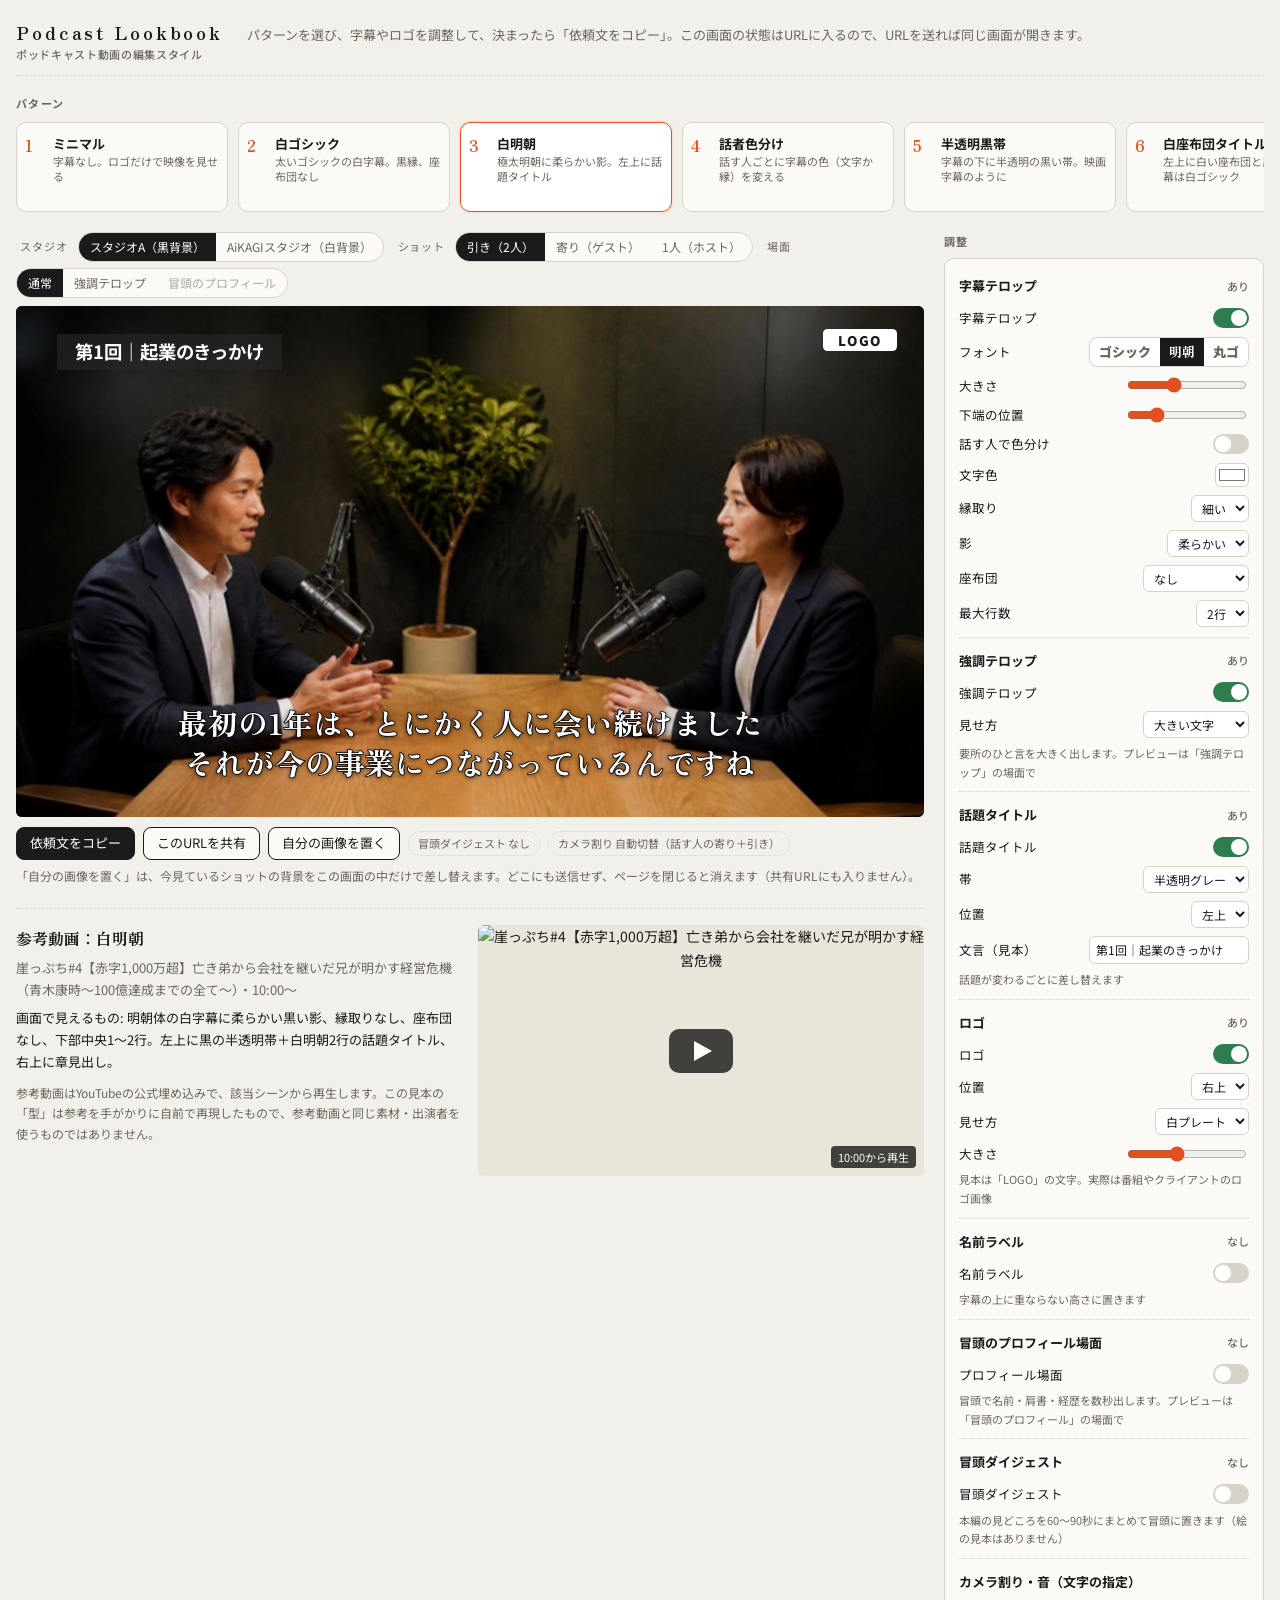
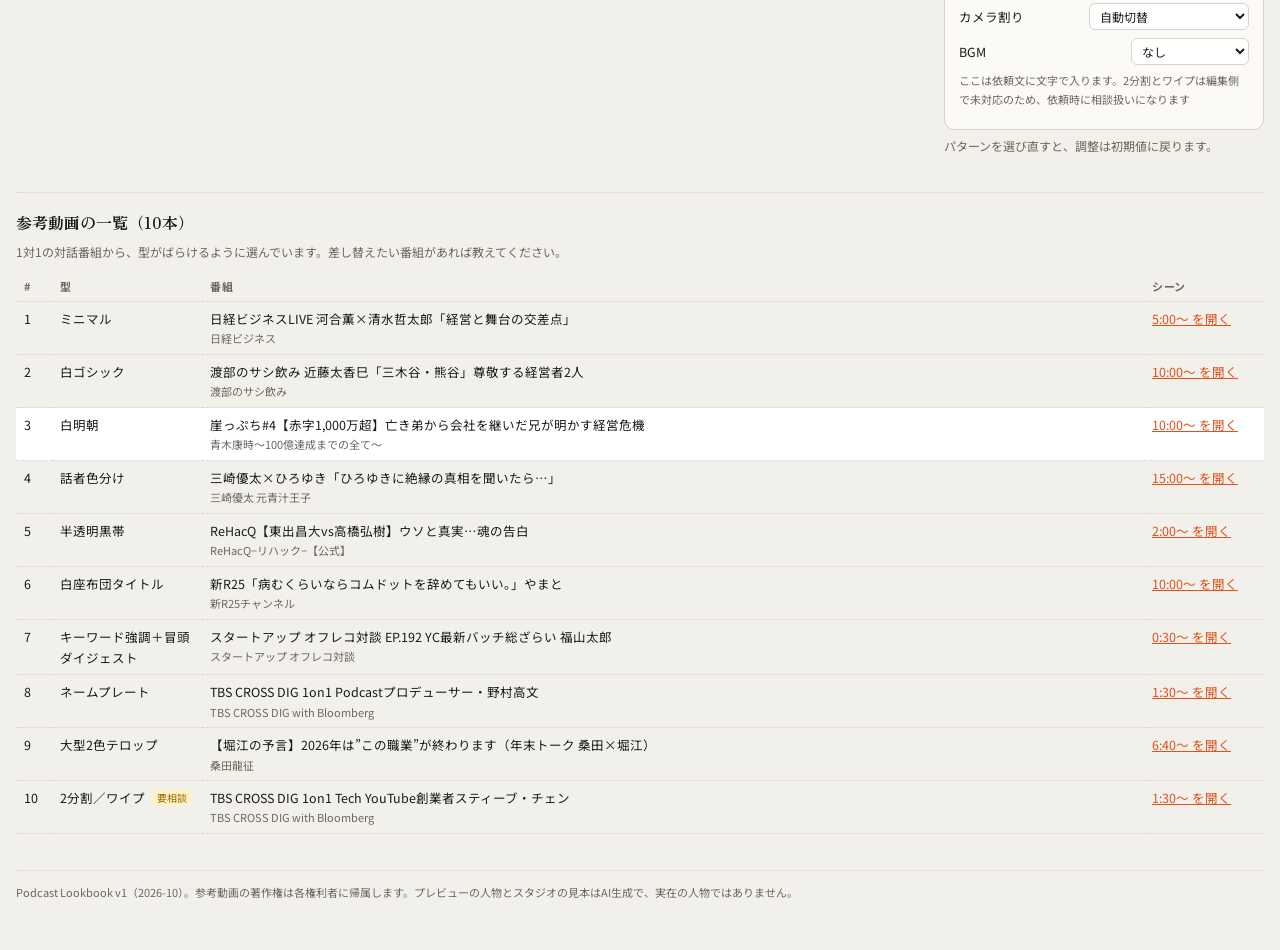
==== commit 351a3877: "素材を同一人物に統一（2分割・ワイプ）、AiKAGIスタジオを追加、プロフィールの自動配置をスタジオ×ショットで定義 Co-Authored-By: Claude Fable 5.1 <noreply" ====
--- a/index.html
+++ b/index.html
@@ -207,7 +207,7 @@
     <div class="tbl"><table id="allrefs"></table></div>
   </section>
 
-  <footer>Podcast Lookbook v1（2026-10）。参考動画の著作権は各権利者に帰属します。プレビューの人物はAI生成の見本で、実在の人物ではありません。</footer>
+  <footer>Podcast Lookbook v1（2026-10）。参考動画の著作権は各権利者に帰属します。プレビューの人物とスタジオの見本はAI生成で、実在の人物ではありません。</footer>
 </div>
 <div class="toast" id="toast"></div>
 
@@ -221,20 +221,27 @@
     solo:  ["今日は、私が独立した理由をお話しします"]
   };
   var SHOT_EMPH = { wide:"人に会い続けた1年", close:"売上ゼロの半年", solo:"独立した理由" };
-  var SHOT_SPK  = { wide:[0,1], close:[1], solo:[0] };   // 行ごとの話者（0=ホスト, 1=ゲスト）
+  var SHOT_SPK  = { wide:[0,1], close:[1], solo:[0] };   // 行ごとの話者（0=ホスト, 1=ゲスト）。引き=ホストが先に話し、ゲストが返す
   var FONTS = { mincho:"明朝", gothic:"ゴシック", maru:"丸ゴシック" };
   var FONT_CSS = { mincho:"var(--f-mincho)", gothic:"var(--f-gothic)", maru:"var(--f-maru)" };
 
   // ---------- スタジオ（背景の見本。pos は object-position、prof はプロフィールカードを置く側） ----------
+  // 引きの2人と寄りは同じ人物（AI生成）。split は引きと同じ左右の並び、pip はゲストの寄りにホストの小窓
   var STUDIOS = {
-    a: { label:"スタジオA", shots:{
+    a: { label:"スタジオA（黒背景）", shots:{
           wide:{src:"img/shot_wide.jpg", pos:"50% 50%", prof:"center"},
-          close:{src:"img/shot_close.jpg", pos:"38% 50%", prof:"right"},
-          solo:{src:"img/shot_solo.jpg", pos:"50% 45%", prof:"right"} },
-         split:{ left:{shot:"solo", pos:"50% 40%"}, right:{shot:"close", pos:"42% 50%"} },
-         pip:{ main:{shot:"close", pos:"38% 50%"}, small:{shot:"solo", pos:"50% 40%"} } }
+          close:{src:"img/shot_close.jpg", pos:"40% 50%", prof:"right"},
+          solo:{src:"img/shot_solo.jpg", pos:"62% 50%", prof:"left"} },
+         split:{ left:{shot:"close", pos:"42% 50%"}, right:{shot:"solo", pos:"60% 50%"} },
+         pip:{ main:{shot:"close", pos:"40% 50%"}, small:{shot:"solo", pos:"62% 50%"} } },
+    aikagi: { label:"AiKAGIスタジオ（白背景）", shots:{
+          wide:{src:"img/aikagi_wide.jpg", pos:"50% 50%", prof:"center"},
+          close:{src:"img/aikagi_close.jpg", pos:"55% 50%", prof:"left"},
+          solo:{src:"img/aikagi_solo.jpg", pos:"58% 50%", prof:"left"} },
+         split:{ left:{shot:"solo", pos:"58% 50%"}, right:{shot:"close", pos:"55% 50%"} },
+         pip:{ main:{shot:"close", pos:"55% 50%"}, small:{shot:"solo", pos:"58% 50%"} } }
   };
-  var STUDIO_ORDER = ["a"];
+  var STUDIO_ORDER = ["a", "aikagi"];
 
   // ---------- 既定（どのパターンにも無い項目はこれ） ----------
   var BASE = {
@@ -453,8 +460,13 @@
     if(r){
       $("refMeta").textContent = r.program+"（"+r.channel+"）・"+fmt(r.start)+"〜";
       $("refSeen").textContent = "画面で見えるもの: "+r.seen;
-      var im=document.createElement("img"); im.alt=r.program; im.src="https://i.ytimg.com/vi/"+encodeURIComponent(r.id)+"/maxresdefault.jpg";
-      im.onerror=function(){ im.onerror=null; im.src="https://i.ytimg.com/vi/"+encodeURIComponent(r.id)+"/hqdefault.jpg"; };
+      var im=document.createElement("img"); im.alt=r.program;
+      if(r.frame){ // 該当カットの静止画（出典は下のメタ欄に併記）
+        im.src=r.frame; im.onerror=function(){ im.onerror=null; im.src="https://i.ytimg.com/vi/"+encodeURIComponent(r.id)+"/maxresdefault.jpg"; };
+      }else{
+        im.src="https://i.ytimg.com/vi/"+encodeURIComponent(r.id)+"/maxresdefault.jpg";
+        im.onerror=function(){ im.onerror=null; im.src="https://i.ytimg.com/vi/"+encodeURIComponent(r.id)+"/hqdefault.jpg"; };
+      }
       th.appendChild(im);
       var pl=document.createElement("span"); pl.className="play"; th.appendChild(pl);
       var tm=document.createElement("span"); tm.className="tm"; tm.textContent=fmt(r.start)+"から再生"; th.appendChild(tm);
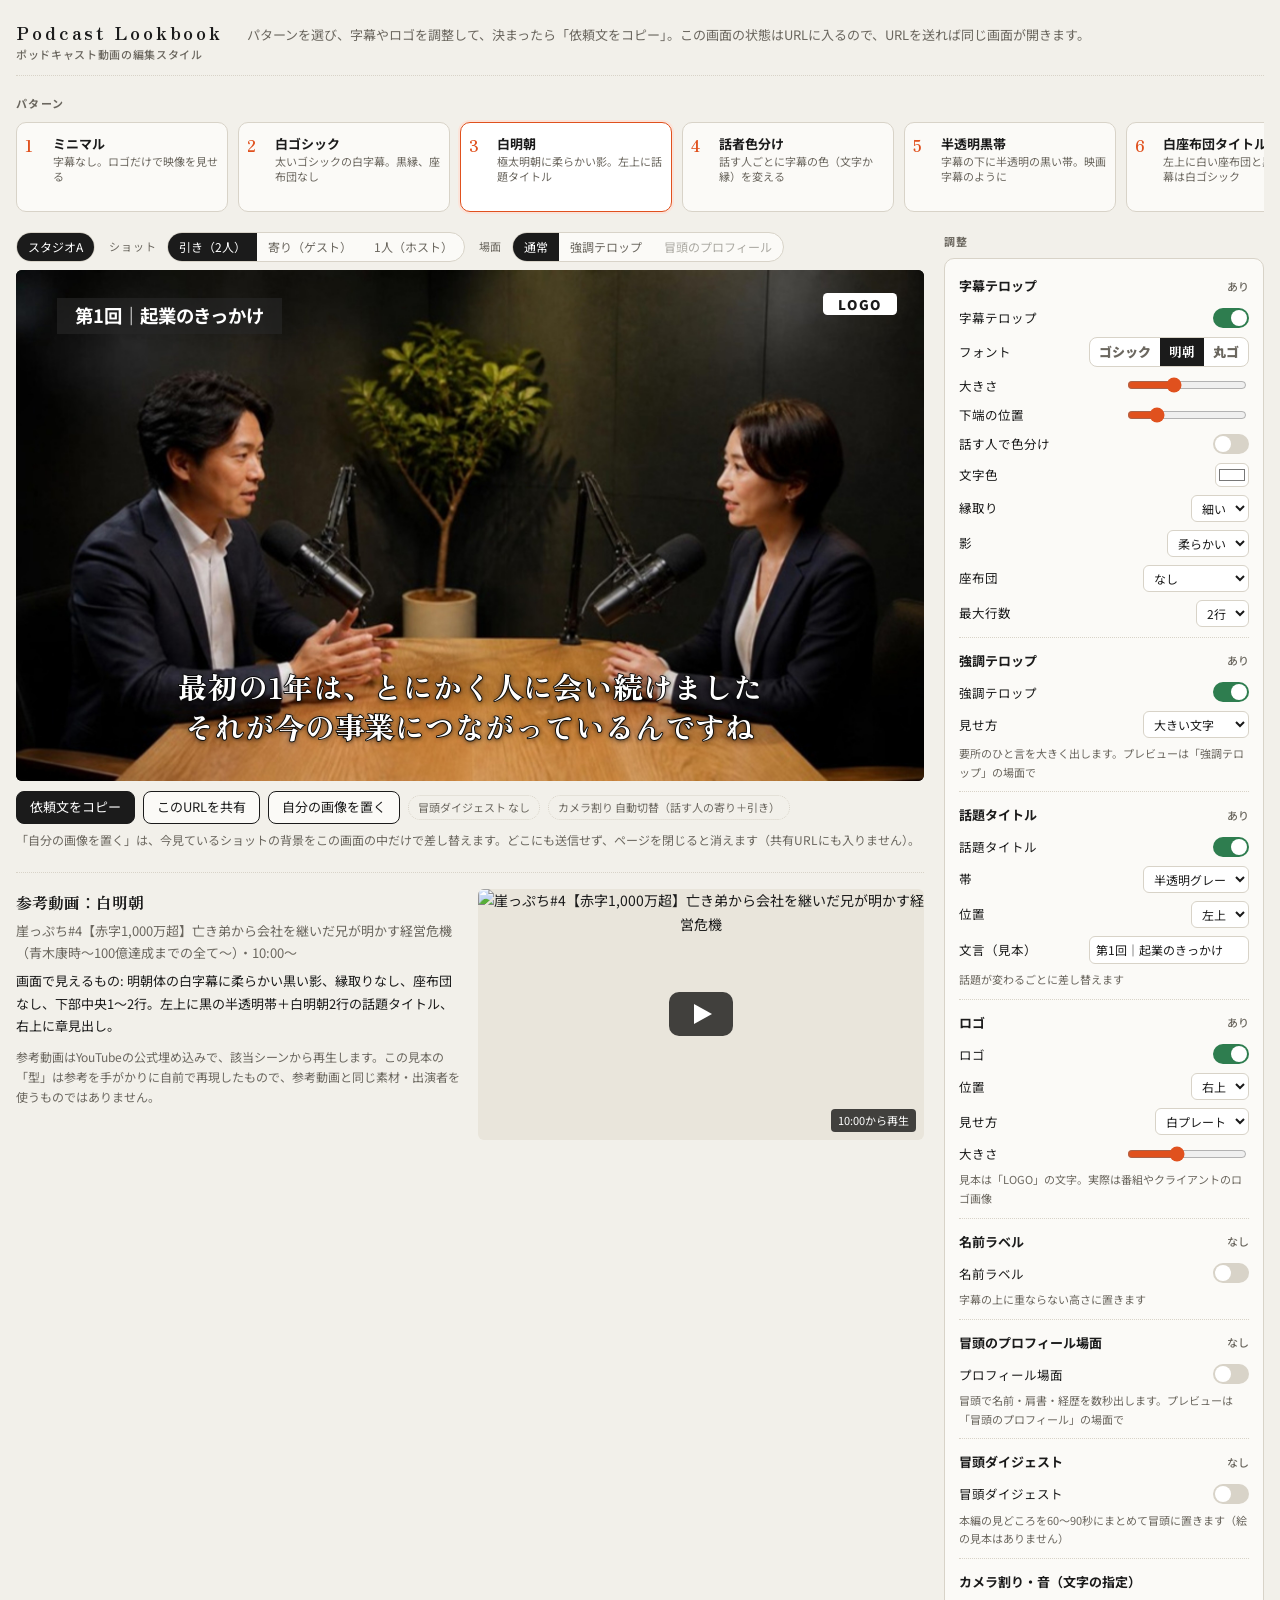
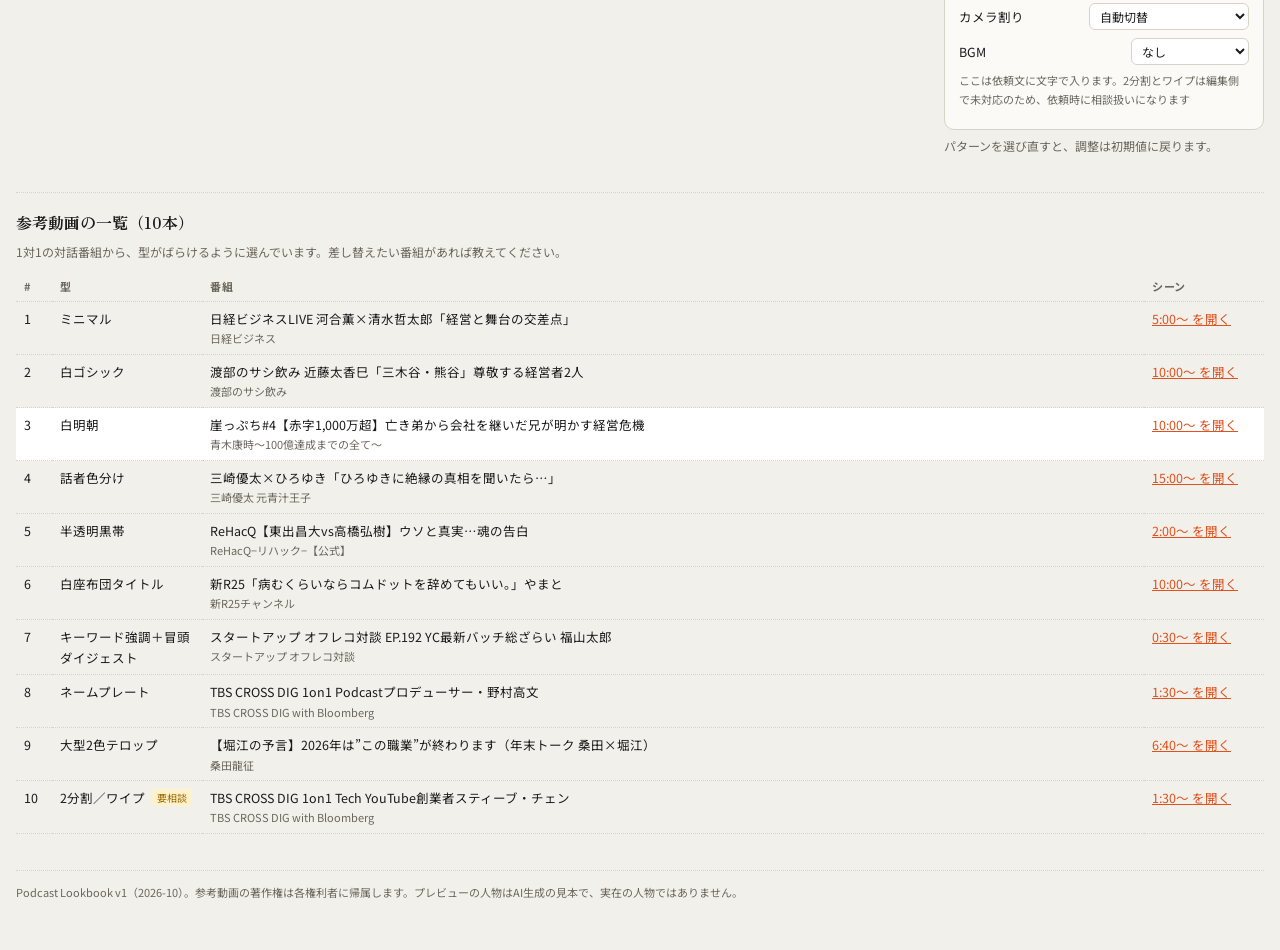
==== commit 16a7051d: "AiKAGIスタジオを削除（1スタジオのときは切替欄を非表示） Co-Authored-By: Claude Fable 5.1 <noreply@anthropic.com>" ====
--- a/index.html
+++ b/index.html
@@ -207,7 +207,7 @@
     <div class="tbl"><table id="allrefs"></table></div>
   </section>
 
-  <footer>Podcast Lookbook v1（2026-10）。参考動画の著作権は各権利者に帰属します。プレビューの人物とスタジオの見本はAI生成で、実在の人物ではありません。</footer>
+  <footer>Podcast Lookbook v1（2026-10）。参考動画の著作権は各権利者に帰属します。プレビューの人物はAI生成の見本で、実在の人物ではありません。</footer>
 </div>
 <div class="toast" id="toast"></div>
 
@@ -228,20 +228,14 @@
   // ---------- スタジオ（背景の見本。pos は object-position、prof はプロフィールカードを置く側） ----------
   // 引きの2人と寄りは同じ人物（AI生成）。split は引きと同じ左右の並び、pip はゲストの寄りにホストの小窓
   var STUDIOS = {
-    a: { label:"スタジオA（黒背景）", shots:{
+    a: { label:"スタジオA", shots:{
           wide:{src:"img/shot_wide.jpg", pos:"50% 50%", prof:"center"},
           close:{src:"img/shot_close.jpg", pos:"40% 50%", prof:"right"},
           solo:{src:"img/shot_solo.jpg", pos:"62% 50%", prof:"left"} },
          split:{ left:{shot:"close", pos:"42% 50%"}, right:{shot:"solo", pos:"60% 50%"} },
-         pip:{ main:{shot:"close", pos:"40% 50%"}, small:{shot:"solo", pos:"62% 50%"} } },
-    aikagi: { label:"AiKAGIスタジオ（白背景）", shots:{
-          wide:{src:"img/aikagi_wide.jpg", pos:"50% 50%", prof:"center"},
-          close:{src:"img/aikagi_close.jpg", pos:"55% 50%", prof:"left"},
-          solo:{src:"img/aikagi_solo.jpg", pos:"58% 50%", prof:"left"} },
-         split:{ left:{shot:"solo", pos:"58% 50%"}, right:{shot:"close", pos:"55% 50%"} },
-         pip:{ main:{shot:"close", pos:"55% 50%"}, small:{shot:"solo", pos:"58% 50%"} } }
+         pip:{ main:{shot:"close", pos:"40% 50%"}, small:{shot:"solo", pos:"62% 50%"} } }
   };
-  var STUDIO_ORDER = ["a", "aikagi"];
+  var STUDIO_ORDER = ["a"]; // スタジオが1つのときは切替欄を出さない（renderTabs）
 
   // ---------- 既定（どのパターンにも無い項目はこれ） ----------
   var BASE = {
@@ -637,6 +631,7 @@
   function renderTabs(){
     var stt=$("studioTabs");
     if(!stt.firstChild){ STUDIO_ORDER.forEach(function(k){ var b=document.createElement("button"); b.type="button"; b.dataset.studio=k; b.textContent=STUDIOS[k].label; b.addEventListener("click", function(){ state.studio=k; renderAll(); }); stt.appendChild(b); }); }
+    var one = STUDIO_ORDER.length<2; stt.hidden=one; stt.previousElementSibling.hidden=one;
     Array.prototype.forEach.call(stt.querySelectorAll("button"), function(b){ b.setAttribute("aria-pressed", String(b.dataset.studio===state.studio)); });
     Array.prototype.forEach.call($("shotTabs").querySelectorAll("button"), function(b){ b.setAttribute("aria-pressed", String(b.dataset.shot===state.shot)); });
     Array.prototype.forEach.call($("sceneTabs").querySelectorAll("button"), function(b){ b.setAttribute("aria-pressed", String(b.dataset.scene===state.scene)); });
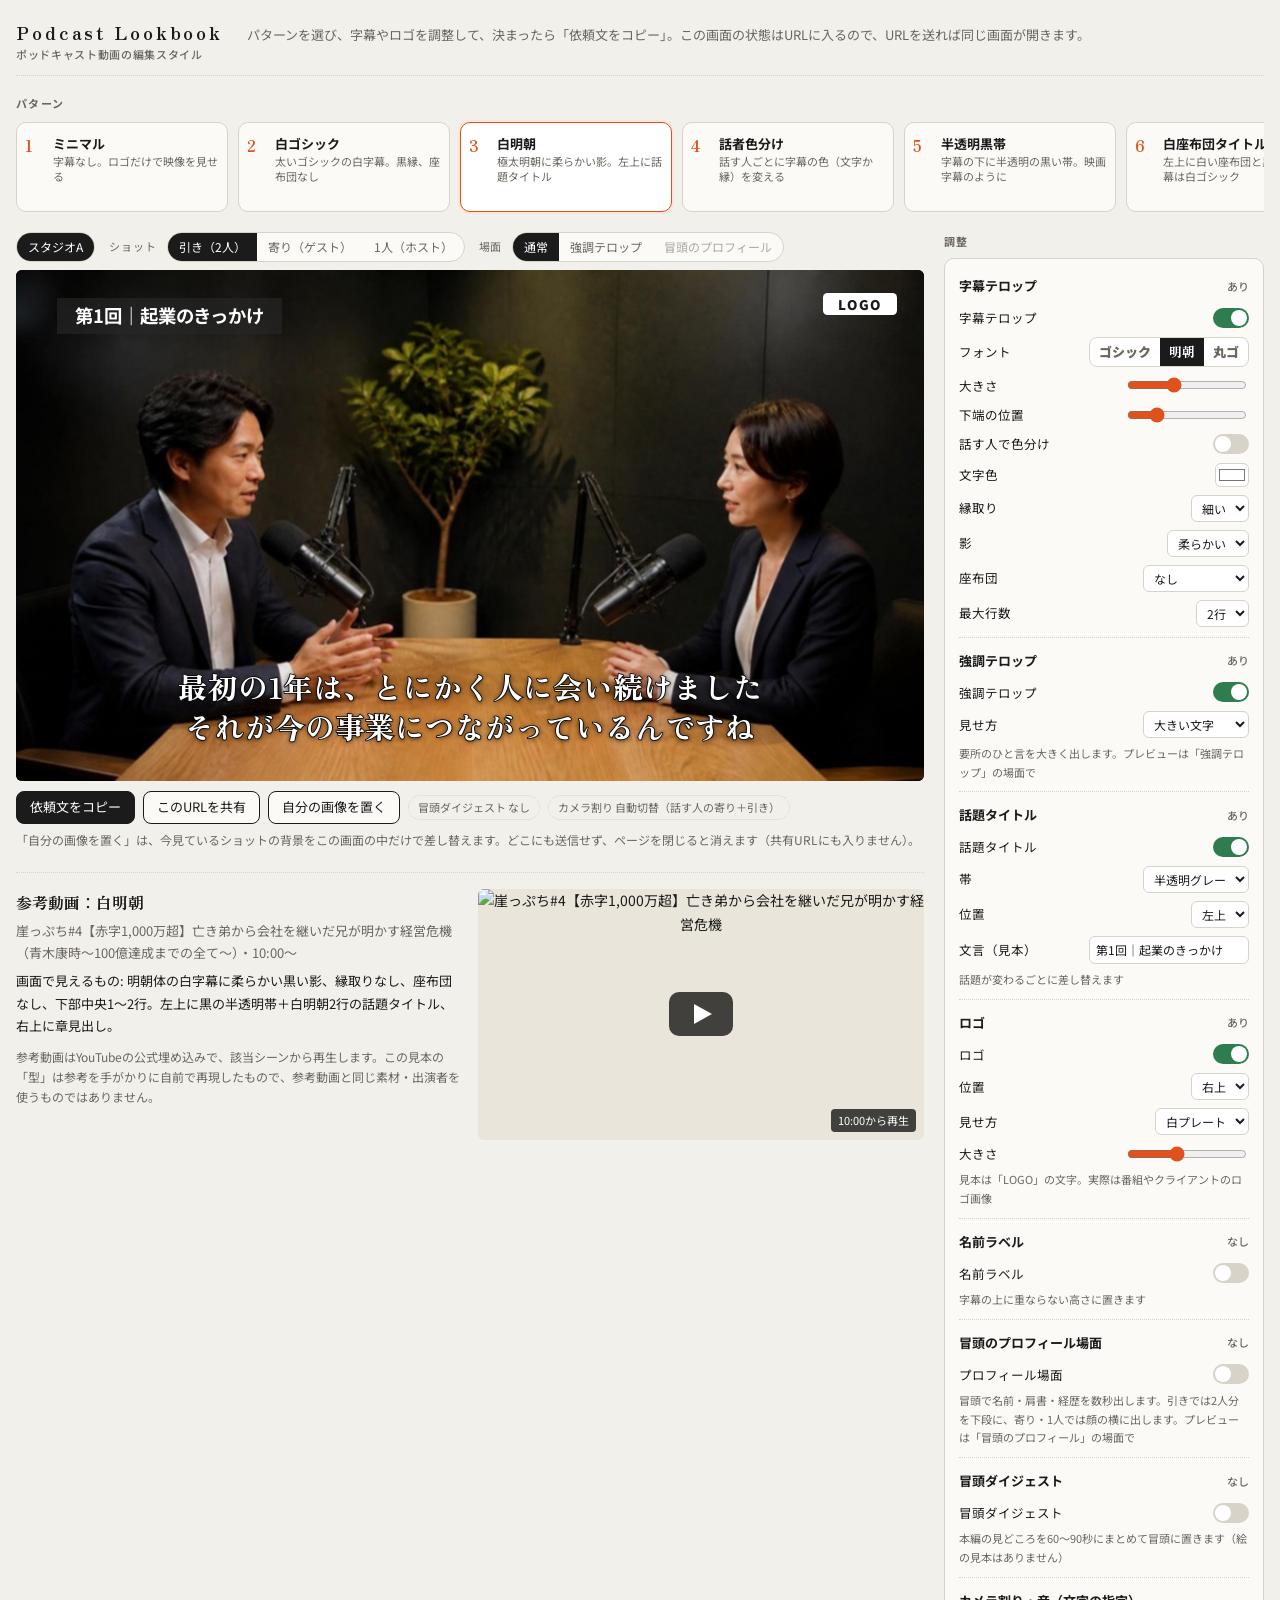
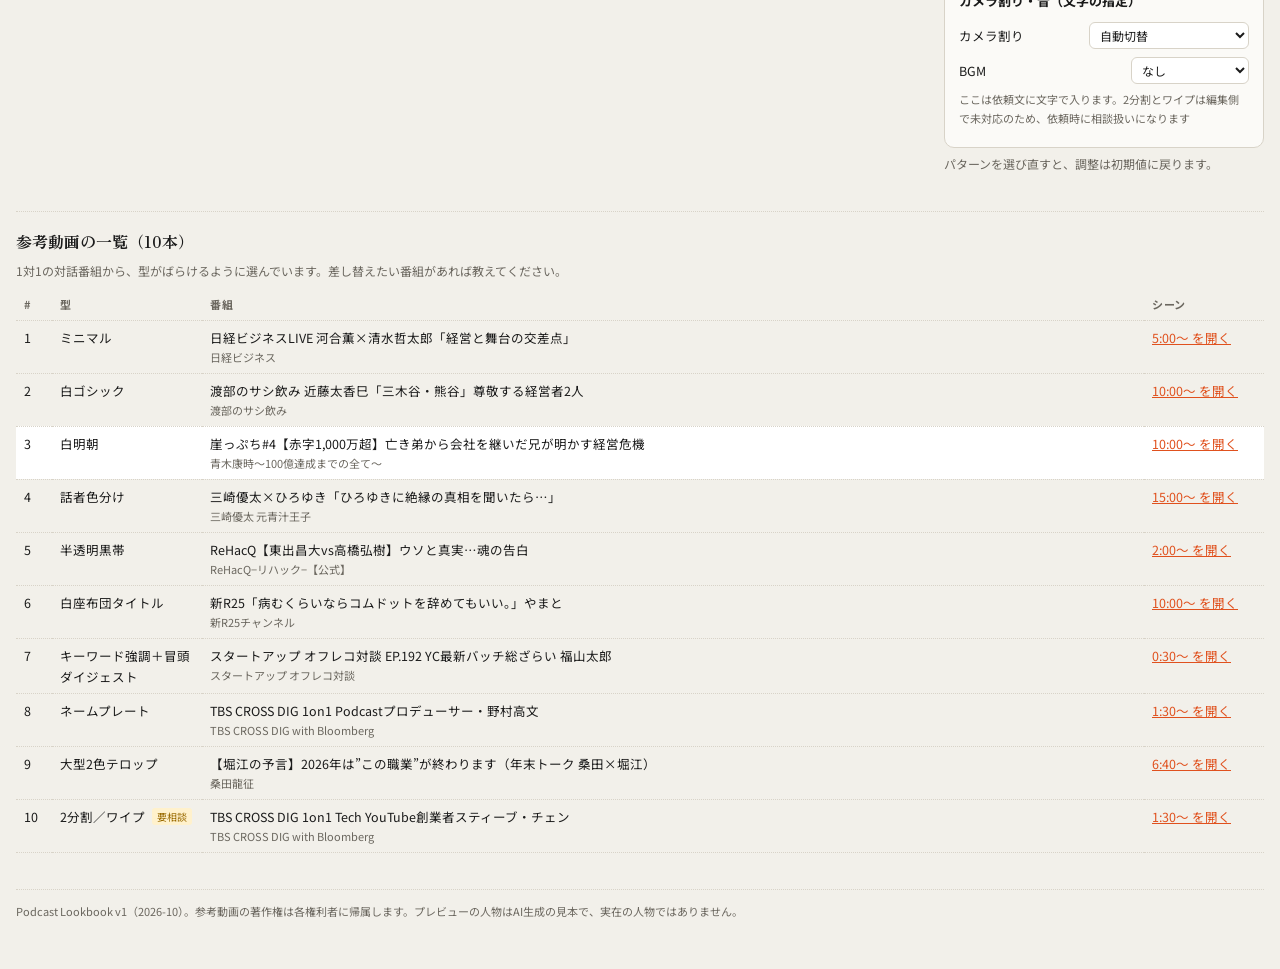
==== commit 67f47cb0: "冒頭プロフィール: 引きは2人分を下段に、寄り・1人は顔の横に。高さを自動/上段/中段/下段で指定 Co-Authored-By: Claude Fable 5.1 <noreply@anthropi" ====
--- a/index.html
+++ b/index.html
@@ -75,14 +75,20 @@
   .ov-name.white{background:rgba(255,255,255,.94);color:#1b1b1b} .ov-name.dark{background:rgba(20,20,20,.85);color:#fff}
   .ov-name.bl{left:4.5cqw} .ov-name.br{right:4.5cqw;text-align:right}
   .ov-name small{display:block;font-weight:500;font-size:.8em;opacity:.85}
-  .ov-prof{width:34cqw;padding:2cqh 2.2cqw;font-family:var(--f-gothic);line-height:1.5}
-  .ov-prof.white,.ov-prof.timeline{background:rgba(255,255,255,.95);color:#1b1b1b}
-  .ov-prof.dark{background:rgba(10,10,10,.74);color:#fff}
-  .ov-prof.left{left:5cqw} .ov-prof.right{right:5cqw} .ov-prof.center{left:33cqw}
-  .ov-prof.y-top{top:15cqh} .ov-prof.y-middle{top:27cqh}
-  .ov-prof .pn{font-weight:900;font-size:3.4cqh;border-bottom:1px solid currentColor;padding-bottom:0.9cqh;margin-bottom:1.1cqh}
-  .ov-prof .pn small{font-weight:500;font-size:.55em;margin-left:.6em}
-  .ov-prof .pb{font-size:2.1cqh;white-space:pre-line}
+  /* 冒頭のプロフィール: 寄り・1人は顔の横に1枚、引きは下段に2人分 */
+  .ov-prof{font-family:var(--f-gothic);line-height:1.5}
+  .ov-prof.single{width:34cqw}
+  .ov-prof.single.left{left:5cqw} .ov-prof.single.right{right:5cqw} .ov-prof.single.center{left:33cqw}
+  .ov-prof.pair{left:4.5cqw;right:4.5cqw;display:flex;justify-content:space-between;align-items:flex-end;gap:2cqw}
+  .ov-prof.pair .pcard{width:31cqw}
+  .ov-prof.y-top{top:15cqh} .ov-prof.y-middle{top:27cqh} .ov-prof.y-bottom{bottom:9cqh}
+  .pcard{padding:1.8cqh 2.2cqw}
+  .pcard.white,.pcard.timeline{background:rgba(255,255,255,.95);color:#1b1b1b}
+  .pcard.dark{background:rgba(10,10,10,.74);color:#fff}
+  .pcard .pn{font-weight:900;font-size:3.4cqh;border-bottom:1px solid currentColor;padding-bottom:0.9cqh;margin-bottom:1.1cqh;white-space:nowrap}
+  .pcard .pn small{font-weight:500;font-size:.55em;margin-left:.6em}
+  .pcard .pb{font-size:2.1cqh;white-space:pre-line}
+  .ov-prof.pair .pcard .pn{font-size:3.1cqh} .ov-prof.pair .pcard .pb{font-size:1.95cqh}
   /* 下段 */
   .grid{display:grid;grid-template-columns:minmax(0,1fr) 320px;gap:20px;margin-top:10px;align-items:start}
   .col{min-width:0}
@@ -222,6 +228,10 @@
   };
   var SHOT_EMPH = { wide:"人に会い続けた1年", close:"売上ゼロの半年", solo:"独立した理由" };
   var SHOT_SPK  = { wide:[0,1], close:[1], solo:[0] };   // 行ごとの話者（0=ホスト, 1=ゲスト）。引き=ホストが先に話し、ゲストが返す
+  var PROFILES = {
+    host:  { name:"山田 花子", title:"ホスト｜株式会社サンプル 代表", bio:"広告代理店を経て独立。\nマーケティング支援と番組の企画を担当。", timeline:"2010　広告代理店に入社\n2017　株式会社サンプル 創業\n2024　本番組を開始" },
+    guest: { name:"佐藤 太郎", title:"ゲスト｜サンプル工業 取締役", bio:"大手メーカーを経て家業へ。\n製造業のDXと新規事業を担当。", timeline:"2012　大手メーカーに入社\n2018　家業のサンプル工業へ\n2023　取締役に就任" }
+  };
   var FONTS = { mincho:"明朝", gothic:"ゴシック", maru:"丸ゴシック" };
   var FONT_CSS = { mincho:"var(--f-mincho)", gothic:"var(--f-gothic)", maru:"var(--f-maru)" };
 
@@ -244,7 +254,7 @@
     title:{on:false, style:"band", pos:"tl", text:"第1回｜起業のきっかけ"},
     logo:{on:true, pos:"tr", style:"plate", size:1.0},
     name:{on:false, pos:"bl", style:"white"},
-    prof:{on:false, style:"white", pos:"auto", y:"middle"},
+    prof:{on:false, style:"white", pos:"auto", y:"auto"},
     digest:false, cam:"auto", bgm:"none"
   };
 
@@ -406,15 +416,18 @@
       nm.style.bottom = (showCap ? (parseFloat(s.cap.bottom)+capBlock(s,sh,sc)+1.5) : 7)+"cqh";
       nm.style.display="block";
     } else nm.style.display="none";
-    // 冒頭のプロフィール場面
+    // 冒頭のプロフィール場面（引き=2人分を下段に、寄り・1人=顔の横に1枚）
     var pf=q(".ov-prof"); pf.className="ov ov-prof";
     if(sc==="profile" && s.prof.on){
-      var side = s.prof.pos==="auto" ? st.shots[sh].prof : s.prof.pos;
-      pf.classList.add(s.prof.style, side, "y-"+s.prof.y);
-      pf.innerHTML = s.prof.style==="timeline"
-        ? '<div class="pn">佐藤 太郎<small>サンプル工業 取締役</small></div><div class="pb">2012　大手メーカーに入社\n2018　家業のサンプル工業へ\n2023　取締役に就任\n2025　新規事業を立ち上げ</div>'
-        : '<div class="pn">佐藤 太郎<small>サンプル工業 取締役</small></div><div class="pb">大手メーカーを経て家業へ。\n製造業のDXと新規事業を担当。\n著書『小さな工場の大きな挑戦』</div>';
-      pf.style.display="block";
+      var y = s.prof.y==="auto" ? (sh==="wide" ? "bottom" : "middle") : s.prof.y;
+      var cards = sh==="wide" ? [PROFILES.host, PROFILES.guest] : sh==="solo" ? [PROFILES.host] : [PROFILES.guest];
+      pf.classList.add(sh==="wide" ? "pair" : "single", "y-"+y);
+      if(sh!=="wide"){ var side = s.prof.pos==="auto" ? st.shots[sh].prof : s.prof.pos; pf.classList.add(side); }
+      pf.innerHTML = cards.map(function(c){
+        var body = s.prof.style==="timeline" ? c.timeline : c.bio;
+        return '<div class="pcard '+s.prof.style+'"><div class="pn">'+esc(c.name)+'<small>'+esc(c.title)+'</small></div><div class="pb">'+esc(body)+'</div></div>';
+      }).join("");
+      pf.style.display= sh==="wide" ? "flex" : "block";
     } else pf.style.display="none";
   }
 
@@ -569,10 +582,10 @@
     var pfRows=[ctl({t:"プロフィール場面",type:"toggle",path:"prof.on"})];
     if(s.prof.on) pfRows=pfRows.concat([
       ctl({t:"見せ方",type:"select",path:"prof.style",opts:[["white","白カード"],["dark","半透明黒"],["timeline","年表"]]}),
-      ctl({t:"左右",type:"select",path:"prof.pos",opts:[["auto","自動（顔を避ける）"],["left","左"],["center","中央"],["right","右"]]}),
-      ctl({t:"高さ",type:"select",path:"prof.y",opts:[["middle","中段"],["top","上段"]]})
+      ctl({t:"左右（寄り・1人）",type:"select",path:"prof.pos",opts:[["auto","自動（顔を避ける）"],["left","左"],["center","中央"],["right","右"]]}),
+      ctl({t:"高さ",type:"select",path:"prof.y",opts:[["auto","自動（引き=下段・寄り=中段）"],["top","上段"],["middle","中段"],["bottom","下段"]]})
     ]);
-    secs.push(section("冒頭のプロフィール場面", s.prof.on, pfRows, "冒頭で名前・肩書・経歴を数秒出します。プレビューは「冒頭のプロフィール」の場面で"));
+    secs.push(section("冒頭のプロフィール場面", s.prof.on, pfRows, "冒頭で名前・肩書・経歴を数秒出します。引きでは2人分を下段に、寄り・1人では顔の横に出します。プレビューは「冒頭のプロフィール」の場面で"));
     secs.push(section("冒頭ダイジェスト", s.digest, [ctl({t:"冒頭ダイジェスト",type:"toggle",path:"digest"})], "本編の見どころを60〜90秒にまとめて冒頭に置きます（絵の見本はありません）"));
     secs.push(section("カメラ割り・音（文字の指定）", null, [
       ctl({t:"カメラ割り",type:"select",path:"cam",opts:[["auto","自動切替"],["wide","引き固定"],["split","2分割（要相談）"],["pip","ワイプ・小窓（要相談）"]]}),
@@ -599,7 +612,7 @@
     L.push("話題タイトル: "+(s.title.on ? "あり／"+({band:"半透明グレーの帯",white:"白座布団",dark:"黒座布団"})[s.title.style]+"／"+(s.title.pos==="tl"?"左上":"右上") : "なし"));
     L.push("ロゴ: "+(s.logo.on ? "あり／"+({tr:"右上",tl:"左上",br:"右下",bl:"左下"})[s.logo.pos]+"／"+(s.logo.style==="plate"?"白プレート":"透過")+"／大きさ "+Math.round(s.logo.size*100)+"%" : "なし"));
     L.push("名前ラベル: "+(s.name.on ? "あり／"+(s.name.pos==="bl"?"左下":"右下")+"／"+(s.name.style==="white"?"白":"黒") : "なし"));
-    L.push("冒頭のプロフィール場面: "+(s.prof.on ? "あり／"+({white:"白カード",dark:"半透明黒",timeline:"年表"})[s.prof.style]+"／"+({auto:"顔を避けて自動",left:"左",center:"中央",right:"右"})[s.prof.pos]+"・"+(s.prof.y==="top"?"上段":"中段") : "なし"));
+    L.push("冒頭のプロフィール場面: "+(s.prof.on ? "あり／"+({white:"白カード",dark:"半透明黒",timeline:"年表"})[s.prof.style]+"／引きは2人分を下段、寄りは"+({auto:"顔を避けた側",left:"左",center:"中央",right:"右"})[s.prof.pos]+"・"+({auto:"中段",top:"上段",middle:"中段",bottom:"下段"})[s.prof.y] : "なし"));
     L.push("冒頭ダイジェスト: "+(s.digest?"あり":"なし"));
     L.push("カメラ割り: "+camLabel(s.cam));
     L.push("BGM: "+bgmLabel(s.bgm));
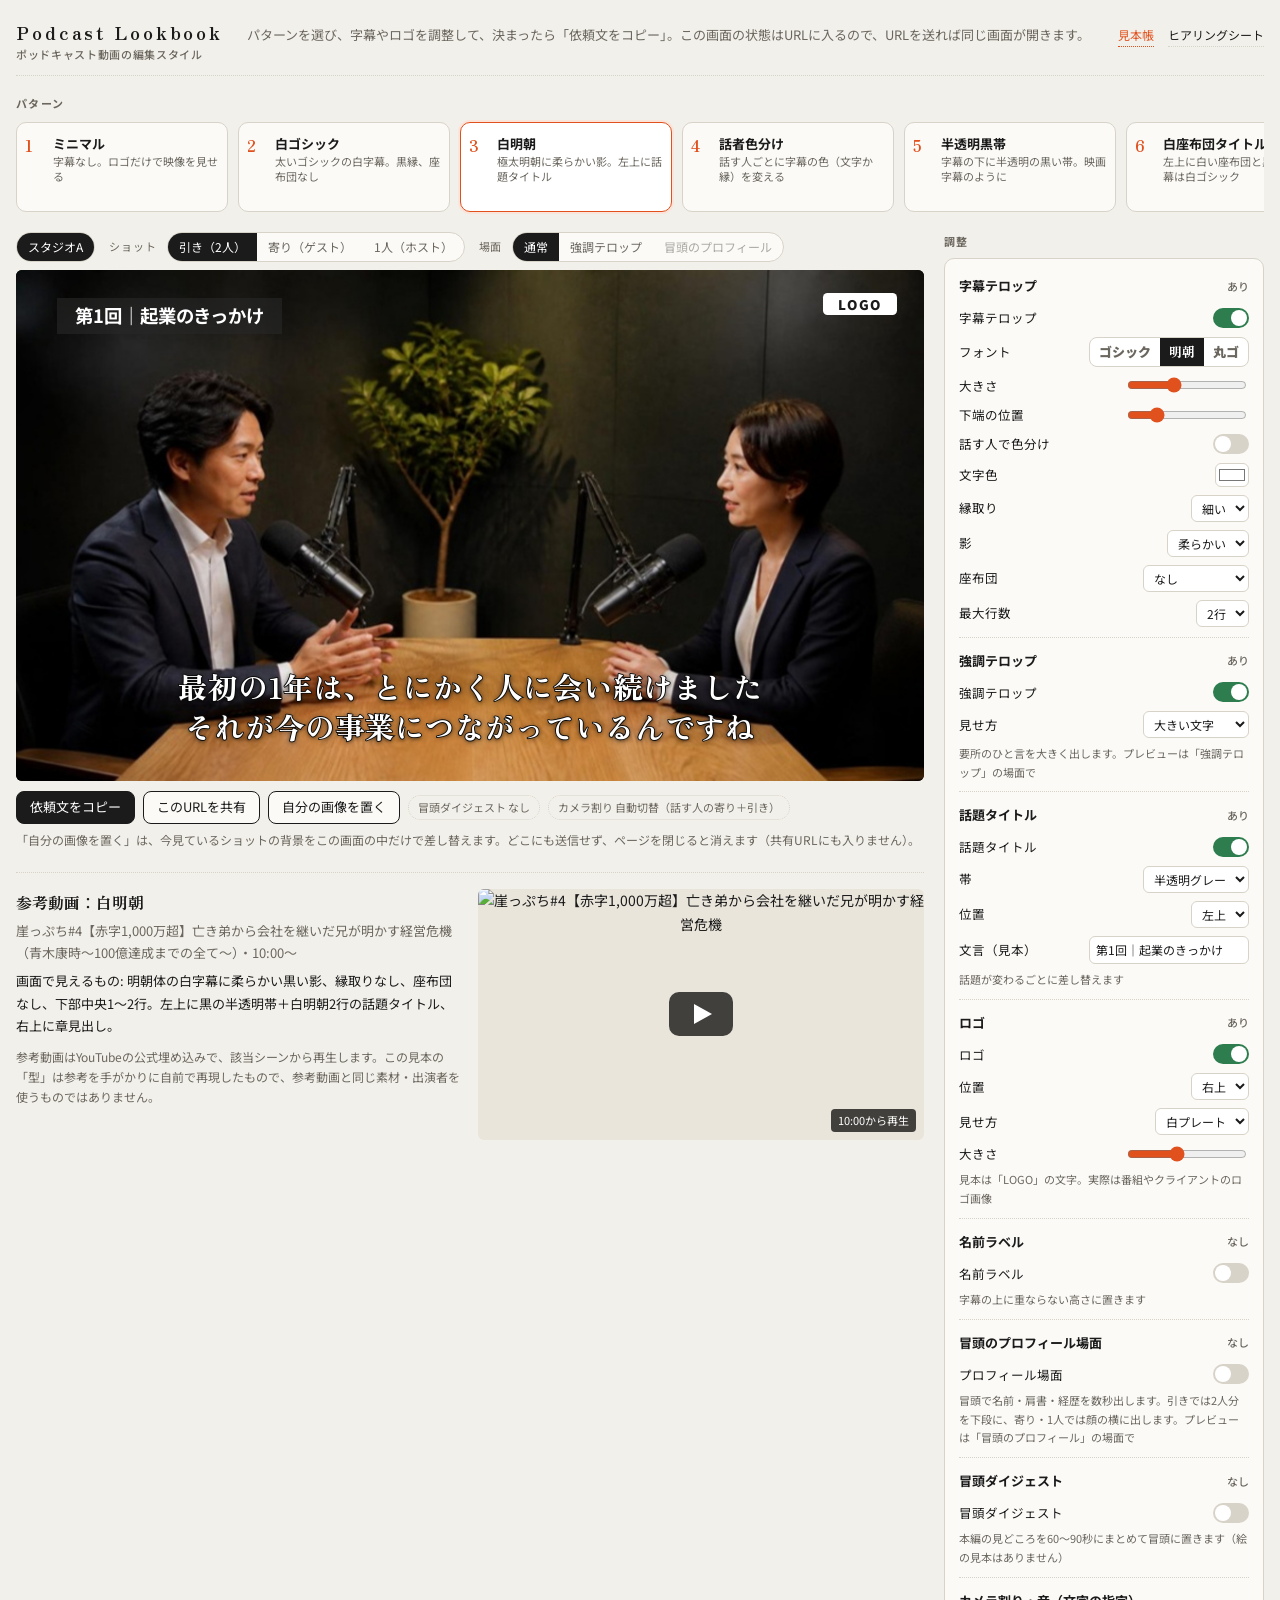
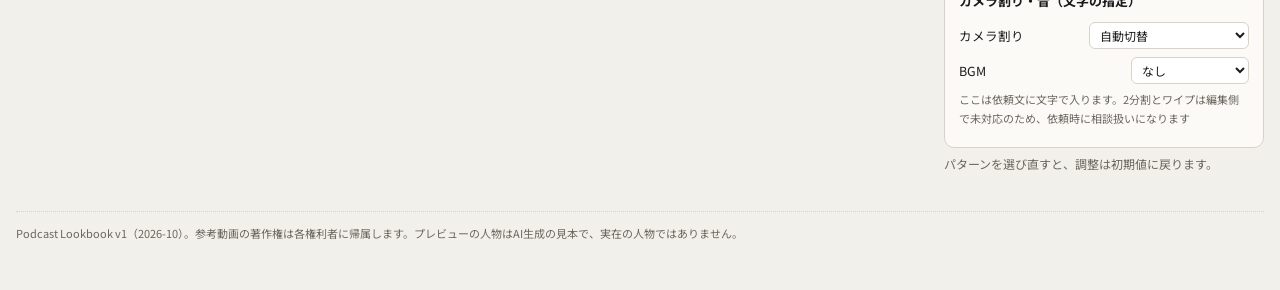
==== commit c89f1b01: "ヒアリングシート（hearing.html）を追加、共通ロジックを lookbook-core.js / lookbook.css に分離、参考一覧セクションを削除 Co-Authored-By: C" ====
--- a/index.html
+++ b/index.html
@@ -9,30 +9,9 @@
 <link rel="preconnect" href="https://fonts.googleapis.com">
 <link rel="preconnect" href="https://fonts.gstatic.com" crossorigin>
 <link rel="stylesheet" href="https://fonts.googleapis.com/css2?family=Zen+Old+Mincho:wght@500;700;900&family=Noto+Sans+JP:wght@500;700;900&family=Zen+Maru+Gothic:wght@700;900&display=swap">
+<link rel="stylesheet" href="lookbook.css">
 <style>
-  /* 構成: 上=パターンのカード（小さなプレビュー付き）／下=大きなプレビュー＋調整／参考動画。トーン: 黒×オフ白×オレンジ・明朝・点線 */
-  :root{
-    --bg:#F2F0EA; --paper:#FBFAF7; --ink:#1B1B1B; --muted:#6B675F; --line:#D8D3C8; --soft:#E9E5DB;
-    --accent:#E0511E; --accent-soft:#FBE4DA; --ok:#2E7D4F; --warn:#9A6B00; --warn-soft:#FFF1CC;
-    --display:"Zen Old Mincho","Hiragino Mincho ProN","Yu Mincho",serif;
-    --body:"Noto Sans JP","Hiragino Sans","Yu Gothic",system-ui,sans-serif;
-    --f-mincho:"Zen Old Mincho","Hiragino Mincho ProN","Yu Mincho",serif;
-    --f-gothic:"Noto Sans JP","Hiragino Sans","Yu Gothic",sans-serif;
-    --f-maru:"Zen Maru Gothic","Hiragino Maru Gothic ProN","Noto Sans JP",sans-serif;
-    color-scheme: light;
-  }
-  *{box-sizing:border-box}
-  html,body{margin:0}
-  body{background:var(--bg);color:var(--ink);font-family:var(--body);font-size:14px;line-height:1.7;padding-block:0 48px;padding-inline:16px}
-  a{color:var(--accent)}
-  button,select,input{font:inherit;color:inherit}
-  .wrap{max-width:1360px;margin:0 auto}
-  header{display:flex;flex-wrap:wrap;align-items:baseline;gap:6px 24px;padding:22px 0 14px;border-bottom:1px dotted var(--line)}
-  .brand{font-family:var(--display);font-weight:900;letter-spacing:.16em;font-size:18px;line-height:1.2}
-  .brand small{display:block;font-family:var(--body);font-weight:500;letter-spacing:.06em;font-size:11px;color:var(--muted);margin-top:4px}
-  .lead{color:var(--muted);font-size:13px;margin:0;flex:1 1 320px}
-  .label{font-size:11px;font-weight:700;letter-spacing:.12em;color:var(--muted);margin:0 0 8px}
-  /* パターンのカード */
+  /* 構成: 上=パターンのカード（小さなプレビュー付き）／下=大きなプレビュー＋調整／参考動画 */
   .patterns{margin-top:18px}
   .plist{display:flex;gap:10px;overflow-x:auto;padding:2px 2px 10px;scroll-snap-type:x proximity}
   .pt{flex:0 0 212px;scroll-snap-align:start;text-align:left;border:1px solid var(--line);background:var(--paper);border-radius:10px;padding:6px 6px 8px;cursor:pointer;line-height:1.4;display:flex;flex-direction:column;gap:6px}
@@ -42,74 +21,11 @@
   .pt .num{font-family:var(--display);font-weight:900;font-size:16px;color:var(--accent);min-width:1.3em;font-variant-numeric:tabular-nums;line-height:1.3}
   .pt .nm{font-weight:700;font-size:13px;display:block}
   .pt .ds{display:block;font-size:11px;color:var(--muted)}
-  .ask{display:inline-block;font-size:10px;color:var(--warn);background:var(--warn-soft);padding:0 5px;border-radius:3px;margin-left:4px;vertical-align:1px}
-  /* プレビュー枠（大・小 共通。文字や余白は枠の高さ比 cqh / 幅比 cqw） */
-  .frame{position:relative;aspect-ratio:16/9;max-width:100%;overflow:hidden;border-radius:6px;background:#111;container-type:size;color:#fff}
-  .frame.mini{border-radius:6px;pointer-events:none}
-  .frame .shot{position:absolute;inset:0;width:100%;height:100%;object-fit:cover;display:block}
-  .frame .ph{position:absolute;inset:0;display:none;background:radial-gradient(60% 55% at 32% 62%,#6f6557 0,rgba(0,0,0,0) 62%),radial-gradient(60% 55% at 68% 60%,#55616a 0,rgba(0,0,0,0) 62%),linear-gradient(180deg,#3a3f4b,#141720)}
-  .frame .split{position:absolute;inset:0;display:none;grid-template-columns:1fr 1fr;gap:0.4cqw;background:#000}
-  .frame .split img{width:100%;height:100%;object-fit:cover;display:block}
-  .frame.is-split .split{display:grid}
-  .frame.is-split .shot,.frame.is-split .ph{display:none}
-  .frame .pip{position:absolute;display:none;width:27cqw;aspect-ratio:16/9;right:3cqw;top:13cqh;border:0.35cqw solid #fff;border-radius:0.6cqw;overflow:hidden;background:#000;box-shadow:0 0.6cqh 1.6cqh rgba(0,0,0,.45)}
-  .frame .pip img{width:100%;height:100%;object-fit:cover;display:block}
-  .frame.is-pip .pip{display:block}
-  .ov{position:absolute;pointer-events:none}
-  .ov-cap{left:0;right:0;text-align:center;padding-inline:4cqw;display:flex;flex-direction:column;align-items:center;gap:0.6cqh}
-  .ov-cap .ln{display:inline-block;white-space:nowrap;line-height:1.25;font-weight:900}
-  .ov-cap.plate-band .ln{background:rgba(0,0,0,.62);padding:0.4cqh 1.2cqw}
-  .ov-cap.plate-white .ln{background:#fff;color:#1b1b1b !important;padding:0.4cqh 1.2cqw}
-  .ov-cap .mk{background:#00F842;color:#111;padding:0 .3em;-webkit-text-stroke:0;text-shadow:none}
-  .ov-title{top:5.5cqh;max-width:60cqw;font-weight:700;line-height:1.3;font-family:var(--f-gothic);font-size:3.6cqh}
-  .ov-title.band{background:rgba(40,40,40,.62);color:#fff;padding:1.2cqh 2cqw}
-  .ov-title.white{background:#fff;color:#141414;padding:1.1cqh 2cqw;font-weight:900;transform:skewX(-8deg);box-shadow:0.4cqw 0.5cqw 0 rgba(0,0,0,.65)}
-  .ov-title.white span{display:inline-block;transform:skewX(8deg)}
-  .ov-title.dark{background:#141414;color:#fff;padding:1.1cqh 2cqw;font-weight:900}
-  .ov-title.tl{left:4.5cqw} .ov-title.tr{right:4.5cqw;text-align:right}
-  .ov-logo{font-family:var(--f-gothic);font-weight:900;letter-spacing:.14em;line-height:1}
-  .ov-logo.plate{background:#fff;color:#1b1b1b;border-radius:0.5cqw;padding:0.9cqh 1.6cqw}
-  .ov-logo.transparent{color:#fff;text-shadow:0 0.3cqh 0.8cqh rgba(0,0,0,.6)}
-  .ov-logo.tr{right:3cqw;top:4.5cqh} .ov-logo.tl{left:3cqw;top:4.5cqh} .ov-logo.br{right:3cqw;bottom:4.5cqh} .ov-logo.bl{left:3cqw;bottom:4.5cqh}
-  .ov-name{font-family:var(--f-gothic);font-weight:700;font-size:2.7cqh;line-height:1.3;padding:0.7cqh 1.6cqw}
-  .ov-name.white{background:rgba(255,255,255,.94);color:#1b1b1b} .ov-name.dark{background:rgba(20,20,20,.85);color:#fff}
-  .ov-name.bl{left:4.5cqw} .ov-name.br{right:4.5cqw;text-align:right}
-  .ov-name small{display:block;font-weight:500;font-size:.8em;opacity:.85}
-  /* 冒頭のプロフィール: 寄り・1人は顔の横に1枚、引きは下段に2人分 */
-  .ov-prof{font-family:var(--f-gothic);line-height:1.5}
-  .ov-prof.single{width:34cqw}
-  .ov-prof.single.left{left:5cqw} .ov-prof.single.right{right:5cqw} .ov-prof.single.center{left:33cqw}
-  .ov-prof.pair{left:4.5cqw;right:4.5cqw;display:flex;justify-content:space-between;align-items:flex-end;gap:2cqw}
-  .ov-prof.pair .pcard{width:31cqw}
-  .ov-prof.y-top{top:15cqh} .ov-prof.y-middle{top:27cqh} .ov-prof.y-bottom{bottom:9cqh}
-  .pcard{padding:1.8cqh 2.2cqw}
-  .pcard.white,.pcard.timeline{background:rgba(255,255,255,.95);color:#1b1b1b}
-  .pcard.dark{background:rgba(10,10,10,.74);color:#fff}
-  .pcard .pn{font-weight:900;font-size:3.4cqh;border-bottom:1px solid currentColor;padding-bottom:0.9cqh;margin-bottom:1.1cqh;white-space:nowrap}
-  .pcard .pn small{font-weight:500;font-size:.55em;margin-left:.6em}
-  .pcard .pb{font-size:2.1cqh;white-space:pre-line}
-  .ov-prof.pair .pcard .pn{font-size:3.1cqh} .ov-prof.pair .pcard .pb{font-size:1.95cqh}
-  /* 下段 */
   .grid{display:grid;grid-template-columns:minmax(0,1fr) 320px;gap:20px;margin-top:10px;align-items:start}
   .col{min-width:0}
   .toolbar{display:flex;flex-wrap:wrap;align-items:center;gap:6px 10px;margin:0 0 8px}
-  .grp{display:inline-flex;border:1px solid var(--line);border-radius:999px;overflow:hidden;background:var(--paper)}
-  .grp button{border:0;background:transparent;padding:4px 11px;font-size:12px;cursor:pointer;color:var(--muted)}
-  .grp button[aria-pressed="true"]{background:var(--ink);color:#fff}
-  .grp button[disabled]{opacity:.45;cursor:default}
   .toolbar .lb{font-size:11px;color:var(--muted);letter-spacing:.08em;margin-left:4px}
   .under{display:flex;flex-wrap:wrap;gap:8px;align-items:center;margin-top:10px}
-  .btn{border:1px solid var(--ink);background:var(--paper);border-radius:8px;padding:7px 13px;font-size:13px;cursor:pointer;line-height:1.3}
-  .btn:hover{background:#fff}
-  .btn.primary{background:var(--ink);color:#fff;border-color:var(--ink)}
-  .btn.primary:hover{background:#000}
-  .btn:focus-visible,.pt:focus-visible,.grp button:focus-visible,.seg button:focus-visible,.refthumb:focus-visible{outline:2px solid var(--accent);outline-offset:2px}
-  .badge{font-size:11px;color:var(--muted);border:1px dotted var(--line);border-radius:999px;padding:2px 9px}
-  .badge.on{color:var(--ok);border-color:var(--ok)}
-  .hint{font-size:12px;color:var(--muted);margin:6px 0 0}
-  .copybox{width:100%;margin-top:8px;font-family:ui-monospace,Menlo,monospace;font-size:12px;border:1px solid var(--line);border-radius:6px;background:var(--paper);padding:8px 10px;min-height:120px;resize:vertical;display:none}
-  .copybox.show{display:block}
-  /* 参考動画 */
   .ref{margin-top:22px;padding-top:16px;border-top:1px dotted var(--line);display:grid;grid-template-columns:minmax(0,1fr) minmax(0,1fr);gap:16px;align-items:start}
   .ref h3{font-family:var(--display);font-size:16px;margin:0 0 4px;font-weight:700}
   .ref .meta{font-size:13px;color:var(--muted)}
@@ -122,7 +38,6 @@
   .refthumb .tm{position:absolute;right:8px;bottom:8px;background:rgba(0,0,0,.72);color:#fff;font-size:11px;padding:2px 7px;border-radius:4px}
   .refthumb.empty{cursor:default;display:flex;align-items:center;justify-content:center;color:var(--muted);font-size:12px}
   .refthumb iframe{position:absolute;inset:0;width:100%;height:100%;border:0}
-  /* 調整パネル */
   .panel{background:var(--paper);border:1px solid var(--line);border-radius:10px;padding:4px 14px 10px}
   details{border-top:1px dotted var(--line);padding:6px 0}
   details:first-of-type{border-top:0}
@@ -134,28 +49,13 @@
   .row select,.row input[type=text]{max-width:160px;min-width:0;border:1px solid var(--line);border-radius:6px;padding:3px 6px;background:#fff;font-size:12px}
   .row input[type=range]{width:120px;accent-color:var(--accent)}
   .row input[type=color]{width:34px;height:24px;border:1px solid var(--line);border-radius:6px;padding:1px;background:#fff}
-  .seg{display:inline-flex;border:1px solid var(--line);border-radius:8px;overflow:hidden;background:#fff}
-  .seg button{border:0;background:transparent;padding:3px 9px;font-size:13px;cursor:pointer;color:var(--muted);font-weight:900}
-  .seg button[aria-pressed="true"]{background:var(--ink);color:#fff}
   .sw{position:relative;width:36px;height:20px;border-radius:999px;background:var(--line);border:0;cursor:pointer;flex:none;padding:0}
   .sw::after{content:"";position:absolute;top:2px;left:2px;width:16px;height:16px;border-radius:50%;background:#fff;transition:left .15s}
   .sw[aria-checked="true"]{background:var(--ok)} .sw[aria-checked="true"]::after{left:18px}
   .sw:focus-visible{outline:2px solid var(--accent);outline-offset:2px}
   .colors{display:flex;gap:6px;align-items:center}
   .note{font-size:11px;color:var(--muted);padding:2px 0 4px}
-  .toast{position:fixed;left:50%;bottom:calc(20px + env(safe-area-inset-bottom,0px));transform:translateX(-50%);background:var(--ink);color:#fff;padding:8px 14px;border-radius:8px;font-size:13px;opacity:0;pointer-events:none;transition:opacity .2s;max-width:90vw}
-  .toast.show{opacity:1}
-  .allrefs{margin-top:36px;padding-top:16px;border-top:1px dotted var(--line)}
-  .allrefs h3{font-family:var(--display);font-size:16px;margin:0 0 4px;font-weight:700}
-  .tbl{overflow-x:auto}
-  .allrefs table{border-collapse:collapse;width:100%;font-size:12.5px;margin-top:8px}
-  .allrefs th,.allrefs td{text-align:left;padding:6px 8px;border-bottom:1px dotted var(--line);vertical-align:top}
-  .allrefs th{font-size:11px;color:var(--muted);font-weight:700;letter-spacing:.06em}
-  .allrefs td .ch{display:block;font-size:11px;color:var(--muted)}
-  .allrefs tr.cur td{background:#fff}
-  footer{margin-top:36px;padding-top:12px;border-top:1px dotted var(--line);font-size:11px;color:var(--muted)}
   @media (max-width:860px){ .grid{grid-template-columns:1fr} .ref{grid-template-columns:1fr} .pt{flex-basis:190px} }
-  @media (prefers-reduced-motion:reduce){ *{transition:none!important} }
 </style>
 </head>
 <body>
@@ -163,6 +63,7 @@
   <header>
     <div class="brand">Podcast Lookbook<small>ポッドキャスト動画の編集スタイル</small></div>
     <p class="lead">パターンを選び、字幕やロゴを調整して、決まったら「依頼文をコピー」。この画面の状態はURLに入るので、URLを送れば同じ画面が開きます。</p>
+    <nav class="nav"><a href="index.html" aria-current="page">見本帳</a><a href="hearing.html">ヒアリングシート</a></nav>
   </header>
 
   <section class="patterns">
@@ -207,229 +108,21 @@
     </div>
   </div>
 
-  <section class="allrefs">
-    <h3>参考動画の一覧（10本）</h3>
-    <p class="hint">1対1の対話番組から、型がばらけるように選んでいます。差し替えたい番組があれば教えてください。</p>
-    <div class="tbl"><table id="allrefs"></table></div>
-  </section>
-
   <footer>Podcast Lookbook v1（2026-10）。参考動画の著作権は各権利者に帰属します。プレビューの人物はAI生成の見本で、実在の人物ではありません。</footer>
 </div>
 <div class="toast" id="toast"></div>
 
+<script src="lookbook-core.js"></script>
 <script>
 (function(){
   "use strict";
-  // ---------- 見本の文言 ----------
-  var SHOT_CAP = {
-    wide:  ["最初の1年は、とにかく人に会い続けました", "それが今の事業につながっているんですね"],
-    close: ["正直、最初の半年は売上ゼロでした"],
-    solo:  ["今日は、私が独立した理由をお話しします"]
-  };
-  var SHOT_EMPH = { wide:"人に会い続けた1年", close:"売上ゼロの半年", solo:"独立した理由" };
-  var SHOT_SPK  = { wide:[0,1], close:[1], solo:[0] };   // 行ごとの話者（0=ホスト, 1=ゲスト）。引き=ホストが先に話し、ゲストが返す
-  var PROFILES = {
-    host:  { name:"山田 花子", title:"ホスト｜株式会社サンプル 代表", bio:"広告代理店を経て独立。\nマーケティング支援と番組の企画を担当。", timeline:"2010　広告代理店に入社\n2017　株式会社サンプル 創業\n2024　本番組を開始" },
-    guest: { name:"佐藤 太郎", title:"ゲスト｜サンプル工業 取締役", bio:"大手メーカーを経て家業へ。\n製造業のDXと新規事業を担当。", timeline:"2012　大手メーカーに入社\n2018　家業のサンプル工業へ\n2023　取締役に就任" }
-  };
-  var FONTS = { mincho:"明朝", gothic:"ゴシック", maru:"丸ゴシック" };
-  var FONT_CSS = { mincho:"var(--f-mincho)", gothic:"var(--f-gothic)", maru:"var(--f-maru)" };
-
-  // ---------- スタジオ（背景の見本。pos は object-position、prof はプロフィールカードを置く側） ----------
-  // 引きの2人と寄りは同じ人物（AI生成）。split は引きと同じ左右の並び、pip はゲストの寄りにホストの小窓
-  var STUDIOS = {
-    a: { label:"スタジオA", shots:{
-          wide:{src:"img/shot_wide.jpg", pos:"50% 50%", prof:"center"},
-          close:{src:"img/shot_close.jpg", pos:"40% 50%", prof:"right"},
-          solo:{src:"img/shot_solo.jpg", pos:"62% 50%", prof:"left"} },
-         split:{ left:{shot:"close", pos:"42% 50%"}, right:{shot:"solo", pos:"60% 50%"} },
-         pip:{ main:{shot:"close", pos:"40% 50%"}, small:{shot:"solo", pos:"62% 50%"} } }
-  };
-  var STUDIO_ORDER = ["a"]; // スタジオが1つのときは切替欄を出さない（renderTabs）
-
-  // ---------- 既定（どのパターンにも無い項目はこれ） ----------
-  var BASE = {
-    cap:{on:true, font:"gothic", size:1.0, bottom:7, color:"#FFFFFF", spk:false, spkMode:"fill", c1:"#FFFFFF", c2:"#FFF0A8", stroke:"thick", shadow:"soft", plate:"none", lines:2},
-    emph:{on:false, style:"big"},
-    title:{on:false, style:"band", pos:"tl", text:"第1回｜起業のきっかけ"},
-    logo:{on:true, pos:"tr", style:"plate", size:1.0},
-    name:{on:false, pos:"bl", style:"white"},
-    prof:{on:false, style:"white", pos:"auto", y:"auto"},
-    digest:false, cam:"auto", bgm:"none"
-  };
-
-  // ---------- 10パターン（ref は参考動画。2026-10-13 時点で公開・埋め込み可を確認。1対1の対話番組のみ） ----------
-  var PATTERNS = [
-    {id:1, name:"ミニマル", desc:"字幕なし。ロゴだけで映像を見せる", ask:false,
-      ref:{id:"D8LFvXF2Q-c", start:300, program:"日経ビジネスLIVE 河合薫×清水哲太郎「経営と舞台の交差点」", channel:"日経ビジネス", seen:"1対1の固定2ショット。字幕・タイトル・名前ラベルは無く、右上に番組ロゴだけを常時表示。ライブ配信のアーカイブで720p。"},
-      set:{cap:{on:false}, logo:{on:true,pos:"tr",style:"transparent"}}},
-    {id:2, name:"白ゴシック", desc:"太いゴシックの白字幕。黒縁、座布団なし", ask:false,
-      ref:{id:"NMpQ7ysG-xk", start:600, program:"渡部のサシ飲み 近藤太香巳「三木谷・熊谷」尊敬する経営者2人", channel:"渡部のサシ飲み", seen:"1対1（ホスト＋ゲスト）。ゴシック太字の白字幕に細い黒縁と薄い影、座布団なし、下部中央1行。左上に白文字＋下線の話題、右上に番組ロゴ。冒頭のダイジェストは赤と黄の大型明朝。"},
-      set:{cap:{on:true,font:"gothic",stroke:"thick",shadow:"soft",plate:"none"}, logo:{on:true,pos:"tr",style:"plate"}}},
-    {id:3, name:"白明朝", desc:"極太明朝に柔らかい影。左上に話題タイトル", ask:false,
-      ref:{id:"hCYQprtIf6A", start:600, program:"崖っぷち#4【赤字1,000万超】亡き弟から会社を継いだ兄が明かす経営危機", channel:"青木康時〜100億達成までの全て〜", seen:"明朝体の白字幕に柔らかい黒い影、縁取りなし、座布団なし、下部中央1〜2行。左上に黒の半透明帯＋白明朝2行の話題タイトル、右上に章見出し。"},
-      set:{cap:{on:true,font:"mincho",stroke:"thin",shadow:"soft",plate:"none"}, emph:{on:true,style:"big"}, title:{on:true,style:"band",pos:"tl"}, logo:{on:true,pos:"tr",style:"plate"}}},
-    {id:4, name:"話者色分け", desc:"話す人ごとに字幕の色（文字か縁）を変える", ask:false,
-      ref:{id:"0eWLOVrpbCs", start:900, program:"三崎優太×ひろゆき「ひろゆきに絶縁の真相を聞いたら…」", channel:"三崎優太 元青汁王子", seen:"車内の1対1。ゴシック太字の白字幕で、話す人によって縁の色が青とオレンジに切り替わる（文字色は両者とも白）。下部中央1行、座布団なし。左上に黒帯＋白文字の話題（キーワードは赤）。色と話者の対応は映像から推定。"},
-      set:{cap:{on:true,font:"gothic",stroke:"thick",shadow:"soft",plate:"none",spk:true,spkMode:"stroke",c1:"#1E7BE0",c2:"#F2801E"}, title:{on:true,style:"band",pos:"tl"}, logo:{on:true,pos:"tr",style:"plate"}}},
-    {id:5, name:"半透明黒帯", desc:"字幕の下に半透明の黒い帯。映画字幕のように", ask:false,
-      ref:{id:"kz9VfPZWXGk", start:120, program:"ReHacQ【東出昌大vs高橋弘樹】ウソと真実…魂の告白", channel:"ReHacQ−リハック−【公式】", seen:"MCなしの1対1。白ゴシック太字の字幕の下に、文字幅に合わせた黒の半透明ボックス（2行のときは画面幅の8割まで広がる）。下部左寄り。右上にマゼンタの角丸座布団で話題、左上に番組ロゴ。途中に左右2分割の場面もある。"},
-      set:{cap:{on:true,font:"gothic",stroke:"none",shadow:"none",plate:"band",size:0.9}, logo:{on:true,pos:"tr",style:"transparent"}}},
-    {id:6, name:"白座布団タイトル", desc:"左上に白い座布団と黒の太字。字幕は白ゴシック", ask:false,
-      ref:{id:"d8lu3GuuZK8", start:600, program:"新R25「病むくらいならコムドットを辞めてもいい。」やまと", channel:"新R25チャンネル", seen:"左上に白い座布団＋左端の赤い縦バー＋黒ゴシック太字の話題タイトルを常時表示（キーフレーズに黄色マーカー）。字幕は白ゴシック太字に黒縁、キーワードだけ黄色。右上に文字ロゴ。"},
-      set:{cap:{on:true,font:"gothic",stroke:"thick",shadow:"soft",plate:"none"}, title:{on:true,style:"white",pos:"tl"}, logo:{on:false}}},
-    {id:7, name:"キーワード強調＋冒頭ダイジェスト", desc:"キーワードを強調。冒頭にハイライト", ask:false,
-      ref:{id:"t3zAPootMoU", start:30, program:"スタートアップ オフレコ対談 EP.192 YC最新バッチ総ざらい 福山太郎", channel:"スタートアップ オフレコ対談", seen:"1対1（ホスト＋ゲスト）。冒頭に「ダイジェスト」ラベル付きのハイライトがあり、黒ボックス＋白ゴシックの見出しの中でキーワードだけ水色＋下線で強調。本編は字幕なしで、映像の下の帯に2人分の名前と肩書を常時表示。720p。蛍光色の帯ではなく下線と色替えで強調する例。"},
-      set:{cap:{on:true,font:"gothic",stroke:"thick",shadow:"soft",plate:"none"}, emph:{on:true,style:"marker"}, logo:{on:true,pos:"tl",style:"transparent"}, digest:true}},
-    {id:8, name:"ネームプレート", desc:"名前と肩書のプレートを出す。登場時、または出し続ける", ask:false,
-      ref:{id:"5N6_z3gaXks", start:90, program:"TBS CROSS DIG 1on1 Podcastプロデューサー・野村高文", channel:"TBS CROSS DIG with Bloomberg", seen:"ゲストの登場時に、黒＋金の大きなロワーサード（名前・肩書・経歴）を左下に表示。右上に黒帯の話題タイトル（キーワードは金色）、左上にチャンネルロゴ。発言字幕はなし。プレートは冒頭だけで、常時表示ではない。"},
-      set:{cap:{on:true,font:"gothic",stroke:"thin",shadow:"soft",plate:"none",size:0.9}, name:{on:true,pos:"bl",style:"white"}, logo:{on:true,pos:"tr",style:"plate"}}},
-    {id:9, name:"大型2色テロップ", desc:"太い色縁の大きい字幕。要所は色を変える", ask:false,
-      ref:{id:"LJG3mbjhwfo", start:400, program:"【堀江の予言】2026年は”この職業”が終わります（年末トーク 桑田×堀江）", channel:"桑田龍征", seen:"大きめのゴシック極太・白文字に太い青縁と黒い影、下部中央1〜2行。1000秒付近は黄縁、1500秒付近は画面幅いっぱいの超大型と、縁の色と大きさで強弱を付ける。左上に多色の番組タイトル、右上に次の話題。"},
-      set:{cap:{on:true,font:"gothic",stroke:"thick",shadow:"hard",plate:"none",size:1.3,spk:true,c1:"#FFFFFF",c2:"#FFE033",lines:2}, emph:{on:true,style:"big"}, title:{on:true,style:"white",pos:"tl"}, logo:{on:true,pos:"tr",style:"plate"}}},
-    {id:10, name:"2分割／ワイプ", desc:"2人を同時に見せる画面レイアウト", ask:true,
-      ref:{id:"IjqGWzLvkUY", start:90, program:"TBS CROSS DIG 1on1 Tech YouTube創業者スティーブ・チェン", channel:"TBS CROSS DIG with Bloomberg", seen:"スタジオのホストとリモートのゲストの1対1。左右2分割で2人を同時に見せる場面と、ゲストの1ショットを行き来する。字幕はゲストの英語を訳した白ゴシックを黒の半透明ボックス（2行・幅広）で下部左寄りに。右上に黒帯＋白文字の話題（キーワードは金色）、左上にロゴ。ワイプ（小窓）の実例は未収集。"},
-      set:{cap:{on:true,font:"gothic",stroke:"thick",shadow:"soft",plate:"none"}, logo:{on:true,pos:"tr",style:"plate"}, cam:"split"}}
-  ];
-
-  // ---------- 状態 ----------
+  var LB = window.Lookbook, PATTERNS = LB.PATTERNS, STUDIOS = LB.STUDIOS, esc = LB.esc, fmt = LB.fmt, getPath = LB.getPath, setPath = LB.setPath;
   var state = { pattern:3, shot:"wide", scene:"normal", studio:"a", spec:null };
   var customImg = {}; // shot -> dataURL（この画面の中だけ。保存も送信もしない）
   var $ = function(id){ return document.getElementById(id); };
-  function clone(o){ return JSON.parse(JSON.stringify(o)); }
-  function merge(base, over){
-    var out = clone(base);
-    Object.keys(over||{}).forEach(function(k){
-      if(over[k] && typeof over[k]==="object" && !Array.isArray(over[k])){ out[k] = Object.assign({}, out[k]||{}, over[k]); }
-      else out[k] = over[k];
-    });
-    return out;
-  }
-  function presetSpec(pid){ var p = PATTERNS.filter(function(x){return x.id===pid;})[0] || PATTERNS[0]; return merge(BASE, p.set); }
-  function currentPattern(){ return PATTERNS.filter(function(x){return x.id===state.pattern;})[0]; }
-  function esc(s){ return String(s).replace(/[&<>"]/g,function(c){return {"&":"&amp;","<":"&lt;",">":"&gt;",'"':"&quot;"}[c];}); }
-
-  // ---------- URL ----------
-  var KEYS = [
-    ["p", function(){return state.pattern;}, function(v){ state.pattern = parseInt(v,10)||3; }],
-    ["sh", function(){return state.shot;}, function(v){ if(SHOT_CAP[v]) state.shot=v; }],
-    ["sc", function(){return state.scene;}, function(v){ if(["normal","emph","profile"].indexOf(v)>=0) state.scene=v; }],
-    ["st", function(){return state.studio;}, function(v){ if(STUDIOS[v]) state.studio=v; }]
-  ];
-  var FLAT = [
-    ["co","cap.on","b"],["cf","cap.font","s"],["cs","cap.size","n"],["cb","cap.bottom","n"],["cc","cap.color","s"],["ck","cap.spk","b"],["ckm","cap.spkMode","s"],["c1","cap.c1","s"],["c2","cap.c2","s"],["cst","cap.stroke","s"],["csh","cap.shadow","s"],["cp","cap.plate","s"],["cl","cap.lines","n"],
-    ["eo","emph.on","b"],["es","emph.style","s"],
-    ["to","title.on","b"],["ts","title.style","s"],["tp","title.pos","s"],["tt","title.text","s"],
-    ["lo","logo.on","b"],["lp","logo.pos","s"],["ls","logo.style","s"],["lz","logo.size","n"],
-    ["no","name.on","b"],["np","name.pos","s"],["ns","name.style","s"],
-    ["po","prof.on","b"],["ps","prof.style","s"],["pp","prof.pos","s"],["py","prof.y","s"],
-    ["dg","digest","b"],["cam","cam","s"],["bgm","bgm","s"]
-  ];
-  function getPath(o,p){ return p.split(".").reduce(function(a,k){ return a==null?a:a[k]; }, o); }
-  function setPath(o,p,v){ var ks=p.split("."), last=ks.pop(), t=ks.reduce(function(a,k){ if(!a[k]) a[k]={}; return a[k]; }, o); t[last]=v; }
-  function writeUrl(){
-    var q = new URLSearchParams();
-    KEYS.forEach(function(k){ q.set(k[0], String(k[1]())); });
-    var base = presetSpec(state.pattern);
-    FLAT.forEach(function(f){ var v=getPath(state.spec,f[1]), b=getPath(base,f[1]); if(v!==b){ q.set(f[0], f[2]==="b" ? (v?"1":"0") : String(v)); } });
-    try{ history.replaceState(null, "", "#"+q.toString()); }catch(_){}
-  }
-  function readUrl(){
-    var h = location.hash.replace(/^#/,""); if(!h) return false;
-    var q = new URLSearchParams(h);
-    KEYS.forEach(function(k){ if(q.has(k[0])) k[2](q.get(k[0])); });
-    state.spec = presetSpec(state.pattern);
-    FLAT.forEach(function(f){ if(q.has(f[0])){ var raw=q.get(f[0]); var v = f[2]==="b" ? raw==="1" : f[2]==="n" ? parseFloat(raw) : raw; if(f[2]!=="n" || !isNaN(v)) setPath(state.spec,f[1],v); } });
-    return true;
-  }
-
-  // ---------- 枠の描画（大小共通） ----------
-  var FRAME_HTML = '<img class="shot" alt=""><div class="ph"></div><div class="split"><img alt=""><img alt=""></div><div class="pip"><img alt=""></div>'
-    + '<div class="ov ov-prof"></div><div class="ov ov-title"><span></span></div><div class="ov ov-logo">LOGO</div><div class="ov ov-name"></div><div class="ov ov-cap"></div>';
-  function shotSrc(studio, sh){ return customImg[studio+":"+sh] || STUDIOS[studio].shots[sh].src; }
-  function capBlock(s, sh, sc){ // 字幕が占める高さ（cqh）
-    var size=parseFloat(s.cap.size)||1, fs=5.8*size;
-    if(sc==="emph" && s.emph.on) return (s.emph.style==="big" ? fs*2.1 : fs*1.5)*1.25 + 1.2;
-    var n = Math.min(SHOT_CAP[sh].length, s.cap.lines===1||s.cap.lines==="1" ? 1 : 2);
-    return n*(fs*1.25) + (n-1)*0.6 + 1.2;
-  }
-  function paintFrame(fr, s, sh, sc, studio){
-    if(!fr.firstChild) fr.innerHTML = FRAME_HTML;
-    var st = STUDIOS[studio], q=function(c){ return fr.querySelector(c); };
-    // 背景
-    var img=q(".shot"), ph=q(".ph");
-    img.onerror=function(){ img.style.display="none"; ph.style.display="block"; };
-    img.onload=function(){ img.style.display="block"; ph.style.display="none"; };
-    img.style.objectPosition = st.shots[sh].pos;
-    if(img.getAttribute("src")!==shotSrc(studio,sh)) img.src=shotSrc(studio,sh);
-    // 2分割・ワイプ
-    fr.classList.toggle("is-split", s.cam==="split");
-    fr.classList.toggle("is-pip", s.cam==="pip");
-    var sp=fr.querySelectorAll(".split img");
-    sp[0].src=shotSrc(studio, st.split.left.shot); sp[0].style.objectPosition=st.split.left.pos;
-    sp[1].src=shotSrc(studio, st.split.right.shot); sp[1].style.objectPosition=st.split.right.pos;
-    if(s.cam==="pip"){ img.src=shotSrc(studio, st.pip.main.shot); img.style.objectPosition=st.pip.main.pos; var pi=q(".pip img"); pi.src=shotSrc(studio, st.pip.small.shot); pi.style.objectPosition=st.pip.small.pos; }
-    // 字幕
-    var cap=q(".ov-cap"); cap.className="ov ov-cap"; cap.innerHTML="";
-    var showCap = s.cap.on && sc!=="profile";
-    if(showCap){
-      cap.classList.add("plate-"+s.cap.plate);
-      var fs = 5.8*(parseFloat(s.cap.size)||1);
-      cap.style.bottom = s.cap.bottom+"cqh";
-      cap.style.fontFamily = FONT_CSS[s.cap.font];
-      var stroke = s.cap.stroke==="none"?0 : s.cap.stroke==="thin"?0.06 : 0.11;
-      var shadow = s.cap.shadow==="none"?"none" : s.cap.shadow==="soft"?"0 0.25cqh 0.9cqh rgba(0,0,0,.75), 0 0 1.4cqh rgba(0,0,0,.45)" : "0.3cqw 0.5cqh 0 rgba(0,0,0,.9)";
-      var lines;
-      if(sc==="emph" && s.emph.on){ lines=[{t:SHOT_EMPH[sh], spk:SHOT_SPK[sh][0], emph:true}]; }
-      else { var raw=SHOT_CAP[sh].slice(0, (s.cap.lines===1||s.cap.lines==="1")?1:2); lines=raw.map(function(t,i){ return {t:t, spk:SHOT_SPK[sh][i]||0}; }); }
-      lines.forEach(function(l){
-        var d=document.createElement("span"); d.className="ln";
-        var size = l.emph ? (s.emph.style==="big" ? fs*2.1 : fs*1.5) : fs;
-        d.style.fontSize = size+"cqh";
-        var spkCol = s.cap.spk ? (l.spk===1 ? s.cap.c2 : s.cap.c1) : null;
-        var strokeMode = s.cap.spk && s.cap.spkMode==="stroke";
-        var col = strokeMode ? "#FFFFFF" : (spkCol || s.cap.color);
-        var strokeCol = strokeMode ? spkCol : "#111";
-        var strokeW = strokeMode ? Math.max(stroke, 0.06) : stroke;
-        var sh2 = shadow;
-        if(s.cap.plate==="white"){ strokeW=0; sh2="none"; }
-        d.style.color = col;
-        d.style.webkitTextStroke = strokeW ? (strokeW*size)+"cqh "+strokeCol : "0";
-        d.style.paintOrder="stroke fill";
-        d.style.textShadow = sh2;
-        if(l.emph && s.emph.style==="marker"){ d.innerHTML='<span class="mk">'+esc(l.t)+'</span>'; d.style.webkitTextStroke="0"; d.style.textShadow="none"; }
-        else d.textContent=l.t;
-        cap.appendChild(d);
-      });
-    }
-    // 話題タイトル
-    var ti=q(".ov-title"); ti.className="ov ov-title";
-    if(s.title.on && sc!=="profile"){ ti.classList.add(s.title.style, s.title.pos); ti.querySelector("span").textContent=s.title.text||""; ti.style.display="block"; } else ti.style.display="none";
-    // ロゴ
-    var lg=q(".ov-logo"); lg.className="ov ov-logo";
-    if(s.logo.on){ lg.classList.add(s.logo.style, s.logo.pos); lg.style.fontSize=(2.6*(parseFloat(s.logo.size)||1))+"cqh"; lg.style.display="block"; } else lg.style.display="none";
-    // 名前ラベル（字幕の上に載らない高さに置く）
-    var nm=q(".ov-name"); nm.className="ov ov-name";
-    if(s.name.on && sc!=="profile"){
-      nm.classList.add(s.name.style, s.name.pos);
-      nm.innerHTML = sh==="solo" ? '山田 花子<small>ホスト｜株式会社サンプル 代表</small>' : '佐藤 太郎<small>ゲスト｜サンプル工業 取締役</small>';
-      nm.style.bottom = (showCap ? (parseFloat(s.cap.bottom)+capBlock(s,sh,sc)+1.5) : 7)+"cqh";
-      nm.style.display="block";
-    } else nm.style.display="none";
-    // 冒頭のプロフィール場面（引き=2人分を下段に、寄り・1人=顔の横に1枚）
-    var pf=q(".ov-prof"); pf.className="ov ov-prof";
-    if(sc==="profile" && s.prof.on){
-      var y = s.prof.y==="auto" ? (sh==="wide" ? "bottom" : "middle") : s.prof.y;
-      var cards = sh==="wide" ? [PROFILES.host, PROFILES.guest] : sh==="solo" ? [PROFILES.host] : [PROFILES.guest];
-      pf.classList.add(sh==="wide" ? "pair" : "single", "y-"+y);
-      if(sh!=="wide"){ var side = s.prof.pos==="auto" ? st.shots[sh].prof : s.prof.pos; pf.classList.add(side); }
-      pf.innerHTML = cards.map(function(c){
-        var body = s.prof.style==="timeline" ? c.timeline : c.bio;
-        return '<div class="pcard '+s.prof.style+'"><div class="pn">'+esc(c.name)+'<small>'+esc(c.title)+'</small></div><div class="pb">'+esc(body)+'</div></div>';
-      }).join("");
-      pf.style.display= sh==="wide" ? "flex" : "block";
-    } else pf.style.display="none";
-  }
+  function currentPattern(){ return LB.patternById(state.pattern); }
+  function writeUrl(){ try{ history.replaceState(null, "", LB.encodeHash(state)); }catch(_){} }
+  function readUrl(){ var st = LB.decodeHash(location.hash); if(!st) return false; state.pattern=st.pattern; state.shot=st.shot; state.scene=st.scene; state.studio=st.studio; state.spec=st.spec; return true; }
 
   // ---------- パターンのカード ----------
   var miniFrames = {};
@@ -442,16 +135,16 @@
         var t=document.createElement("div"); t.className="pt-t";
         t.innerHTML='<span class="num">'+p.id+'</span><span><span class="nm">'+esc(p.name)+(p.ask?'<span class="ask">要相談</span>':'')+'</span><span class="ds">'+esc(p.desc)+'</span></span>';
         b.appendChild(fr); b.appendChild(t);
-        b.addEventListener("click", function(){ state.pattern=p.id; state.spec=presetSpec(p.id); renderAll(); });
+        b.addEventListener("click", function(){ state.pattern=p.id; state.spec=LB.presetSpec(p.id); renderAll(); });
         root.appendChild(b); miniFrames[p.id]=fr;
       });
     }
     PATTERNS.forEach(function(p){
       var b=root.querySelector('.pt[data-id="'+p.id+'"]'); b.setAttribute("aria-pressed", String(p.id===state.pattern));
-      var sp = p.id===state.pattern ? state.spec : presetSpec(p.id);
-      paintFrame(miniFrames[p.id], sp, state.shot, "normal", state.studio);
+      var sp = p.id===state.pattern ? state.spec : LB.presetSpec(p.id);
+      LB.paintFrame(miniFrames[p.id], sp, state.shot, "normal", state.studio, customImg);
     });
-    if(renderList.last!==state.pattern){ // パターンを変えたときだけ、そのカードを横スクロールで見える位置へ（ページ自体は動かさない）
+    if(renderList.last!==state.pattern){ // パターンを変えたときだけ、そのカードを横スクロールで見える位置へ
       var cur=root.querySelector('.pt[aria-pressed="true"]');
       if(cur){ var L=cur.offsetLeft-root.offsetLeft, R=L+cur.offsetWidth; if(L<root.scrollLeft) root.scrollLeft=L-8; else if(R>root.scrollLeft+root.clientWidth) root.scrollLeft=R-root.clientWidth+8; }
       renderList.last=state.pattern;
@@ -459,7 +152,6 @@
   }
 
   // ---------- 参考動画 ----------
-  function fmt(sec){ var m=Math.floor(sec/60), s=sec%60; return m+":"+(s<10?"0":"")+s; }
   function renderRef(){
     var p=currentPattern(), r=p.ref, th=$("refThumb");
     $("refTitle").textContent = "参考動画："+p.name;
@@ -468,12 +160,8 @@
       $("refMeta").textContent = r.program+"（"+r.channel+"）・"+fmt(r.start)+"〜";
       $("refSeen").textContent = "画面で見えるもの: "+r.seen;
       var im=document.createElement("img"); im.alt=r.program;
-      if(r.frame){ // 該当カットの静止画（出典は下のメタ欄に併記）
-        im.src=r.frame; im.onerror=function(){ im.onerror=null; im.src="https://i.ytimg.com/vi/"+encodeURIComponent(r.id)+"/maxresdefault.jpg"; };
-      }else{
-        im.src="https://i.ytimg.com/vi/"+encodeURIComponent(r.id)+"/maxresdefault.jpg";
-        im.onerror=function(){ im.onerror=null; im.src="https://i.ytimg.com/vi/"+encodeURIComponent(r.id)+"/hqdefault.jpg"; };
-      }
+      if(r.frame){ im.src=r.frame; im.onerror=function(){ im.onerror=null; im.src="https://i.ytimg.com/vi/"+encodeURIComponent(r.id)+"/maxresdefault.jpg"; }; }
+      else { im.src="https://i.ytimg.com/vi/"+encodeURIComponent(r.id)+"/maxresdefault.jpg"; im.onerror=function(){ im.onerror=null; im.src="https://i.ytimg.com/vi/"+encodeURIComponent(r.id)+"/hqdefault.jpg"; }; }
       th.appendChild(im);
       var pl=document.createElement("span"); pl.className="play"; th.appendChild(pl);
       var tm=document.createElement("span"); tm.className="tm"; tm.textContent=fmt(r.start)+"から再生"; th.appendChild(tm);
@@ -487,18 +175,6 @@
     var r=currentPattern().ref; if(!r || this.querySelector("iframe")) return;
     this.innerHTML='<iframe src="https://www.youtube-nocookie.com/embed/'+encodeURIComponent(r.id)+'?start='+(r.start|0)+'&autoplay=1&rel=0" title="参考動画" allow="accelerometer; autoplay; clipboard-write; encrypted-media; gyroscope; picture-in-picture" allowfullscreen></iframe>';
   });
-  function renderAllRefs(){
-    var t=$("allrefs");
-    var h='<tr><th style="width:36px">#</th><th style="width:150px">型</th><th>番組</th><th style="width:120px">シーン</th></tr>';
-    PATTERNS.forEach(function(p){
-      var r=p.ref;
-      h+='<tr'+(p.id===state.pattern?' class="cur"':'')+'><td>'+p.id+'</td><td>'+esc(p.name)+(p.ask?' <span class="ask">要相談</span>':'')+'</td><td>'
-        +(r ? esc(r.program)+'<span class="ch">'+esc(r.channel)+'</span>' : '収集中')
-        +'</td><td>'+(r ? '<a href="https://www.youtube.com/watch?v='+encodeURIComponent(r.id)+'&t='+(r.start|0)+'s" target="_blank" rel="noopener">'+fmt(r.start)+'〜 を開く</a>' : '')+'</td></tr>';
-    });
-    t.innerHTML=h;
-  }
-
   // ---------- 調整パネル ----------
   function ctl(def){
     var row=document.createElement("div"); row.className="row";
@@ -511,7 +187,7 @@
       el=document.createElement("select"); el.setAttribute("aria-label",def.t);
       def.opts.forEach(function(o){ var op=document.createElement("option"); op.value=o[0]; op.textContent=o[1]; if(String(v)===o[0]) op.selected=true; el.appendChild(op); });
       el.addEventListener("change", function(){ setPath(state.spec,def.path,el.value); renderAll(); });
-    }else if(def.type==="seg"){ // 書体などを実際の見た目で選ぶ
+    }else if(def.type==="seg"){
       el=document.createElement("span"); el.className="seg"; el.setAttribute("role","radiogroup"); el.setAttribute("aria-label",def.t);
       def.opts.forEach(function(o){ var b=document.createElement("button"); b.type="button"; b.textContent=o[1]; b.setAttribute("role","radio"); b.setAttribute("aria-checked", String(String(v)===o[0])); b.setAttribute("aria-pressed", String(String(v)===o[0])); if(o[2]) b.style.fontFamily=o[2]; b.addEventListener("click", function(){ setPath(state.spec,def.path,o[0]); renderAll(); }); el.appendChild(b); });
     }else if(def.type==="range"){
@@ -594,44 +270,10 @@
     secs.forEach(function(d,i){ if(openState[i]===false) d.open=false; root.appendChild(d); });
   }
 
-  // ---------- 依頼文 ----------
-  function camLabel(c){ return c==="auto"?"自動切替（話す人の寄り＋引き）" : c==="wide"?"引き固定" : c==="pip"?"ワイプ・小窓（要相談）" : "2分割（要相談）"; }
-  function bgmLabel(b){ return b==="none"?"なし" : b==="light"?"控えめに入れる" : "相談して決める"; }
-  function requestText(){
-    var s=state.spec, p=currentPattern();
-    var L=[];
-    L.push("【ポッドキャスト動画 編集依頼（Podcast Lookbook v1）】");
-    L.push("パターン: "+p.id+" "+p.name+(p.ask?"（要相談）":""));
-    if(s.cap.on){
-      L.push("字幕テロップ: あり／"+FONTS[s.cap.font]+"／大きさ "+Math.round(s.cap.size*100)+"%／下端から "+s.cap.bottom+"%／"
-        + (s.cap.spk ? "話す人で"+(s.cap.spkMode==="stroke"?"縁の色":"文字の色")+"を変える（ホスト "+s.cap.c1+"・ゲスト "+s.cap.c2+"）" : "文字色 "+s.cap.color)
-        + "／縁取り "+({none:"なし",thin:"細い",thick:"太い"})[s.cap.stroke]+"／影 "+({none:"なし",soft:"柔らかい",hard:"くっきり"})[s.cap.shadow]
-        + "／座布団 "+({none:"なし",band:"半透明の黒帯",white:"白（黒文字）"})[s.cap.plate]+"／最大 "+s.cap.lines+"行");
-    } else L.push("字幕テロップ: なし");
-    L.push("強調テロップ: "+(s.emph.on ? "あり／"+(s.emph.style==="big"?"大きい文字":"蛍光マーカー") : "なし"));
-    L.push("話題タイトル: "+(s.title.on ? "あり／"+({band:"半透明グレーの帯",white:"白座布団",dark:"黒座布団"})[s.title.style]+"／"+(s.title.pos==="tl"?"左上":"右上") : "なし"));
-    L.push("ロゴ: "+(s.logo.on ? "あり／"+({tr:"右上",tl:"左上",br:"右下",bl:"左下"})[s.logo.pos]+"／"+(s.logo.style==="plate"?"白プレート":"透過")+"／大きさ "+Math.round(s.logo.size*100)+"%" : "なし"));
-    L.push("名前ラベル: "+(s.name.on ? "あり／"+(s.name.pos==="bl"?"左下":"右下")+"／"+(s.name.style==="white"?"白":"黒") : "なし"));
-    L.push("冒頭のプロフィール場面: "+(s.prof.on ? "あり／"+({white:"白カード",dark:"半透明黒",timeline:"年表"})[s.prof.style]+"／引きは2人分を下段、寄りは"+({auto:"顔を避けた側",left:"左",center:"中央",right:"右"})[s.prof.pos]+"・"+({auto:"中段",top:"上段",middle:"中段",bottom:"下段"})[s.prof.y] : "なし"));
-    L.push("冒頭ダイジェスト: "+(s.digest?"あり":"なし"));
-    L.push("カメラ割り: "+camLabel(s.cam));
-    L.push("BGM: "+bgmLabel(s.bgm));
-    if(p.ref) L.push("参考動画: https://www.youtube.com/watch?v="+p.ref.id+"&t="+(p.ref.start|0)+"s （"+p.ref.program+"）");
-    L.push("Podcast Lookbook のURL: "+location.href);
-    L.push("");
-    L.push("--- style.json（Claude Code用） ---");
-    L.push(JSON.stringify({version:1, pattern:p.id, pattern_name:p.name, ref: p.ref ? {youtube_id:p.ref.id, start_sec:p.ref.start} : null, spec:s}, null, 2));
-    return L.join("\n");
-  }
+  // ---------- 依頼文・コピー ----------
   function toast(msg){ var t=$("toast"); t.textContent=msg; t.classList.add("show"); clearTimeout(toast._tm); toast._tm=setTimeout(function(){ t.classList.remove("show"); }, 2200); }
-  function copyText(text, okMsg){
-    var box=$("copyBox"); box.value=text; box.classList.add("show");
-    var done=function(){ toast(okMsg); };
-    var fallback=function(){ box.focus(); box.select(); toast("コピーできない環境です。下の文をそのまま選んでコピーしてください"); };
-    try{ if(navigator.clipboard && navigator.clipboard.writeText){ navigator.clipboard.writeText(text).then(done, fallback); } else fallback(); }catch(_){ fallback(); }
-  }
-  $("btnCopy").addEventListener("click", function(){ writeUrl(); copyText(requestText(), "依頼文をコピーしました。チャットに貼ってください"); });
-  $("btnUrl").addEventListener("click", function(){ writeUrl(); copyText(location.href, "URLをコピーしました"); });
+  $("btnCopy").addEventListener("click", function(){ writeUrl(); LB.copyText(LB.requestText(state.spec, currentPattern(), {url:location.href}), $("copyBox"), toast, "依頼文をコピーしました。チャットに貼ってください"); });
+  $("btnUrl").addEventListener("click", function(){ writeUrl(); LB.copyText(location.href, $("copyBox"), toast, "URLをコピーしました"); });
 
   // ---------- 自分の画像（この画面の中だけ） ----------
   $("fileIn").addEventListener("change", function(){
@@ -643,8 +285,8 @@
   // ---------- タブ ----------
   function renderTabs(){
     var stt=$("studioTabs");
-    if(!stt.firstChild){ STUDIO_ORDER.forEach(function(k){ var b=document.createElement("button"); b.type="button"; b.dataset.studio=k; b.textContent=STUDIOS[k].label; b.addEventListener("click", function(){ state.studio=k; renderAll(); }); stt.appendChild(b); }); }
-    var one = STUDIO_ORDER.length<2; stt.hidden=one; stt.previousElementSibling.hidden=one;
+    if(!stt.firstChild){ LB.STUDIO_ORDER.forEach(function(k){ var b=document.createElement("button"); b.type="button"; b.dataset.studio=k; b.textContent=STUDIOS[k].label; b.addEventListener("click", function(){ state.studio=k; renderAll(); }); stt.appendChild(b); }); }
+    var one = LB.STUDIO_ORDER.length<2; stt.hidden=one; stt.previousElementSibling.hidden=one;
     Array.prototype.forEach.call(stt.querySelectorAll("button"), function(b){ b.setAttribute("aria-pressed", String(b.dataset.studio===state.studio)); });
     Array.prototype.forEach.call($("shotTabs").querySelectorAll("button"), function(b){ b.setAttribute("aria-pressed", String(b.dataset.shot===state.shot)); });
     Array.prototype.forEach.call($("sceneTabs").querySelectorAll("button"), function(b){ b.setAttribute("aria-pressed", String(b.dataset.scene===state.scene)); });
@@ -657,14 +299,12 @@
   // ---------- 全体 ----------
   function renderPreview(){
     var s=state.spec;
-    paintFrame($("frame"), s, state.shot, state.scene, state.studio);
+    LB.paintFrame($("frame"), s, state.shot, state.scene, state.studio, customImg);
     $("digestBadge").textContent = "冒頭ダイジェスト "+(s.digest?"あり":"なし"); $("digestBadge").className="badge"+(s.digest?" on":"");
-    $("camBadge").textContent = "カメラ割り "+camLabel(s.cam);
-  }
-  function renderAll(){
-    renderList(); renderTabs(); renderPreview(); renderPanel(); renderRef(); renderAllRefs(); writeUrl();
-  }
-  if(!readUrl()){ state.spec=presetSpec(state.pattern); }
+    $("camBadge").textContent = "カメラ割り "+LB.camLabel(s.cam);
+  }
+  function renderAll(){ renderList(); renderTabs(); renderPreview(); renderPanel(); renderRef(); writeUrl(); }
+  if(!readUrl()){ state.spec=LB.presetSpec(state.pattern); }
   renderAll();
   window.addEventListener("hashchange", function(){ if(readUrl()) renderAll(); });
 })();
--- a/lookbook.css
+++ b/lookbook.css
@@ -0,0 +1,95 @@
+/* Podcast Lookbook 共通スタイル: トークン、プレビュー枠（大小共通・cqh/cqw 比）、共通UI。ページ固有のレイアウトは各HTML側 */
+:root{
+  --bg:#F2F0EA; --paper:#FBFAF7; --ink:#1B1B1B; --muted:#6B675F; --line:#D8D3C8; --soft:#E9E5DB;
+  --accent:#E0511E; --accent-soft:#FBE4DA; --ok:#2E7D4F; --warn:#9A6B00; --warn-soft:#FFF1CC;
+  --display:"Zen Old Mincho","Hiragino Mincho ProN","Yu Mincho",serif;
+  --body:"Noto Sans JP","Hiragino Sans","Yu Gothic",system-ui,sans-serif;
+  --f-mincho:"Zen Old Mincho","Hiragino Mincho ProN","Yu Mincho",serif;
+  --f-gothic:"Noto Sans JP","Hiragino Sans","Yu Gothic",sans-serif;
+  --f-maru:"Zen Maru Gothic","Hiragino Maru Gothic ProN","Noto Sans JP",sans-serif;
+  color-scheme: light;
+}
+*{box-sizing:border-box}
+html,body{margin:0}
+body{background:var(--bg);color:var(--ink);font-family:var(--body);font-size:14px;line-height:1.7;padding-block:0 48px;padding-inline:16px}
+a{color:var(--accent)}
+button,select,input,textarea{font:inherit;color:inherit}
+.wrap{max-width:1360px;margin:0 auto}
+header{display:flex;flex-wrap:wrap;align-items:baseline;gap:6px 24px;padding:22px 0 14px;border-bottom:1px dotted var(--line)}
+.brand{font-family:var(--display);font-weight:900;letter-spacing:.16em;font-size:18px;line-height:1.2}
+.brand a{color:inherit;text-decoration:none}
+.brand small{display:block;font-family:var(--body);font-weight:500;letter-spacing:.06em;font-size:11px;color:var(--muted);margin-top:4px}
+.lead{color:var(--muted);font-size:13px;margin:0;flex:1 1 320px}
+.nav{font-size:12px;color:var(--muted);display:flex;gap:14px;align-items:baseline}
+.nav a{color:var(--ink);text-decoration:none;border-bottom:1px dotted var(--line);padding-bottom:1px}
+.nav a[aria-current="page"]{color:var(--accent);border-bottom-color:var(--accent)}
+.label{font-size:11px;font-weight:700;letter-spacing:.12em;color:var(--muted);margin:0 0 8px}
+.hint{font-size:12px;color:var(--muted);margin:6px 0 0}
+.ask{display:inline-block;font-size:10px;color:var(--warn);background:var(--warn-soft);padding:0 5px;border-radius:3px;margin-left:4px;vertical-align:1px}
+.badge{font-size:11px;color:var(--muted);border:1px dotted var(--line);border-radius:999px;padding:2px 9px}
+.badge.on{color:var(--ok);border-color:var(--ok)}
+/* ボタン類 */
+.btn{border:1px solid var(--ink);background:var(--paper);border-radius:8px;padding:7px 13px;font-size:13px;cursor:pointer;line-height:1.3;text-decoration:none;color:inherit;display:inline-block}
+.btn:hover{background:#fff}
+.btn.primary{background:var(--ink);color:#fff;border-color:var(--ink)}
+.btn.primary:hover{background:#000}
+.btn[aria-disabled="true"]{opacity:.5;pointer-events:none}
+.grp{display:inline-flex;border:1px solid var(--line);border-radius:999px;overflow:hidden;background:var(--paper)}
+.grp button{border:0;background:transparent;padding:4px 11px;font-size:12px;cursor:pointer;color:var(--muted)}
+.grp button[aria-pressed="true"]{background:var(--ink);color:#fff}
+.grp button[disabled]{opacity:.45;cursor:default}
+.seg{display:inline-flex;border:1px solid var(--line);border-radius:8px;overflow:hidden;background:#fff}
+.seg button{border:0;background:transparent;padding:3px 9px;font-size:13px;cursor:pointer;color:var(--muted);font-weight:900}
+.seg button[aria-pressed="true"]{background:var(--ink);color:#fff}
+.btn:focus-visible,.grp button:focus-visible,.seg button:focus-visible,.pt:focus-visible,.refthumb:focus-visible,.opt:focus-visible{outline:2px solid var(--accent);outline-offset:2px}
+.copybox{width:100%;margin-top:8px;font-family:ui-monospace,Menlo,monospace;font-size:12px;border:1px solid var(--line);border-radius:6px;background:var(--paper);padding:8px 10px;min-height:120px;resize:vertical;display:none}
+.copybox.show{display:block}
+.toast{position:fixed;left:50%;bottom:calc(20px + env(safe-area-inset-bottom,0px));transform:translateX(-50%);background:var(--ink);color:#fff;padding:8px 14px;border-radius:8px;font-size:13px;opacity:0;pointer-events:none;transition:opacity .2s;max-width:90vw;z-index:10}
+.toast.show{opacity:1}
+footer{margin-top:36px;padding-top:12px;border-top:1px dotted var(--line);font-size:11px;color:var(--muted)}
+/* プレビュー枠（大小共通。文字や余白は枠の高さ比 cqh / 幅比 cqw） */
+.frame{position:relative;aspect-ratio:16/9;max-width:100%;overflow:hidden;border-radius:6px;background:#111;container-type:size;color:#fff}
+.frame.mini{pointer-events:none}
+.frame .shot{position:absolute;inset:0;width:100%;height:100%;object-fit:cover;display:block}
+.frame .ph{position:absolute;inset:0;display:none;background:radial-gradient(60% 55% at 32% 62%,#6f6557 0,rgba(0,0,0,0) 62%),radial-gradient(60% 55% at 68% 60%,#55616a 0,rgba(0,0,0,0) 62%),linear-gradient(180deg,#3a3f4b,#141720)}
+.frame .split{position:absolute;inset:0;display:none;grid-template-columns:1fr 1fr;gap:0.4cqw;background:#000}
+.frame .split img{width:100%;height:100%;object-fit:cover;display:block}
+.frame.is-split .split{display:grid}
+.frame.is-split .shot,.frame.is-split .ph{display:none}
+.frame .pip{position:absolute;display:none;width:27cqw;aspect-ratio:16/9;right:3cqw;top:13cqh;border:0.35cqw solid #fff;border-radius:0.6cqw;overflow:hidden;background:#000;box-shadow:0 0.6cqh 1.6cqh rgba(0,0,0,.45)}
+.frame .pip img{width:100%;height:100%;object-fit:cover;display:block}
+.frame.is-pip .pip{display:block}
+.ov{position:absolute;pointer-events:none}
+.ov-cap{left:0;right:0;text-align:center;padding-inline:4cqw;display:flex;flex-direction:column;align-items:center;gap:0.6cqh}
+.ov-cap .ln{display:inline-block;white-space:nowrap;line-height:1.25;font-weight:900}
+.ov-cap.plate-band .ln{background:rgba(0,0,0,.62);padding:0.4cqh 1.2cqw}
+.ov-cap.plate-white .ln{background:#fff;color:#1b1b1b !important;padding:0.4cqh 1.2cqw}
+.ov-cap .mk{background:#00F842;color:#111;padding:0 .3em;-webkit-text-stroke:0;text-shadow:none}
+.ov-title{top:5.5cqh;max-width:60cqw;font-weight:700;line-height:1.3;font-family:var(--f-gothic);font-size:3.6cqh}
+.ov-title.band{background:rgba(40,40,40,.62);color:#fff;padding:1.2cqh 2cqw}
+.ov-title.white{background:#fff;color:#141414;padding:1.1cqh 2cqw;font-weight:900;transform:skewX(-8deg);box-shadow:0.4cqw 0.5cqw 0 rgba(0,0,0,.65)}
+.ov-title.white span{display:inline-block;transform:skewX(8deg)}
+.ov-title.dark{background:#141414;color:#fff;padding:1.1cqh 2cqw;font-weight:900}
+.ov-title.tl{left:4.5cqw} .ov-title.tr{right:4.5cqw;text-align:right}
+.ov-logo{font-family:var(--f-gothic);font-weight:900;letter-spacing:.14em;line-height:1}
+.ov-logo.plate{background:#fff;color:#1b1b1b;border-radius:0.5cqw;padding:0.9cqh 1.6cqw}
+.ov-logo.transparent{color:#fff;text-shadow:0 0.3cqh 0.8cqh rgba(0,0,0,.6)}
+.ov-logo.tr{right:3cqw;top:4.5cqh} .ov-logo.tl{left:3cqw;top:4.5cqh} .ov-logo.br{right:3cqw;bottom:4.5cqh} .ov-logo.bl{left:3cqw;bottom:4.5cqh}
+.ov-name{font-family:var(--f-gothic);font-weight:700;font-size:2.7cqh;line-height:1.3;padding:0.7cqh 1.6cqw}
+.ov-name.white{background:rgba(255,255,255,.94);color:#1b1b1b} .ov-name.dark{background:rgba(20,20,20,.85);color:#fff}
+.ov-name.bl{left:4.5cqw} .ov-name.br{right:4.5cqw;text-align:right}
+.ov-name small{display:block;font-weight:500;font-size:.8em;opacity:.85}
+.ov-prof{font-family:var(--f-gothic);line-height:1.5}
+.ov-prof.single{width:34cqw}
+.ov-prof.single.left{left:5cqw} .ov-prof.single.right{right:5cqw} .ov-prof.single.center{left:33cqw}
+.ov-prof.pair{left:4.5cqw;right:4.5cqw;display:flex;justify-content:space-between;align-items:flex-end;gap:2cqw}
+.ov-prof.pair .pcard{width:31cqw}
+.ov-prof.y-top{top:15cqh} .ov-prof.y-middle{top:27cqh} .ov-prof.y-bottom{bottom:9cqh}
+.pcard{padding:1.8cqh 2.2cqw}
+.pcard.white,.pcard.timeline{background:rgba(255,255,255,.95);color:#1b1b1b}
+.pcard.dark{background:rgba(10,10,10,.74);color:#fff}
+.pcard .pn{font-weight:900;font-size:3.4cqh;border-bottom:1px solid currentColor;padding-bottom:0.9cqh;margin-bottom:1.1cqh;white-space:nowrap}
+.pcard .pn small{font-weight:500;font-size:.55em;margin-left:.6em}
+.pcard .pb{font-size:2.1cqh;white-space:pre-line}
+.ov-prof.pair .pcard .pn{font-size:3.1cqh} .ov-prof.pair .pcard .pb{font-size:1.95cqh}
+@media (prefers-reduced-motion:reduce){ *{transition:none!important} }
